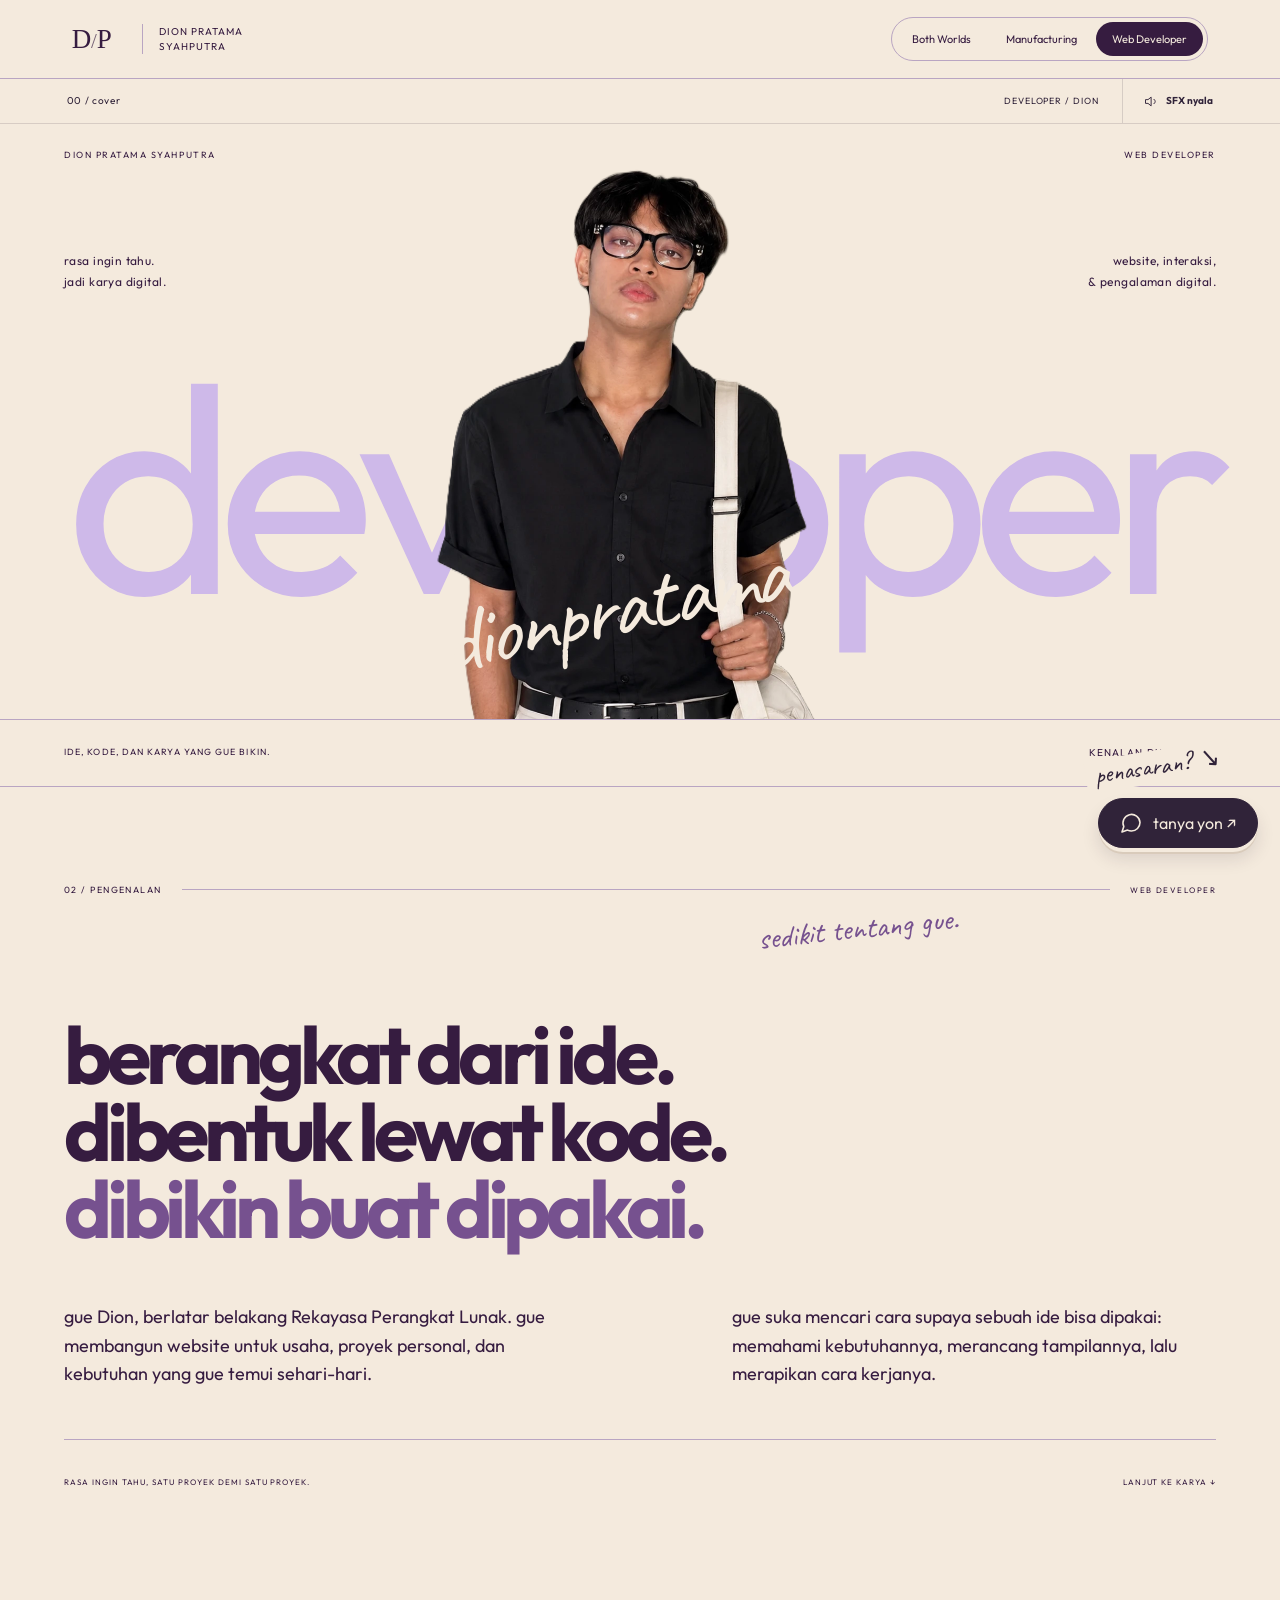
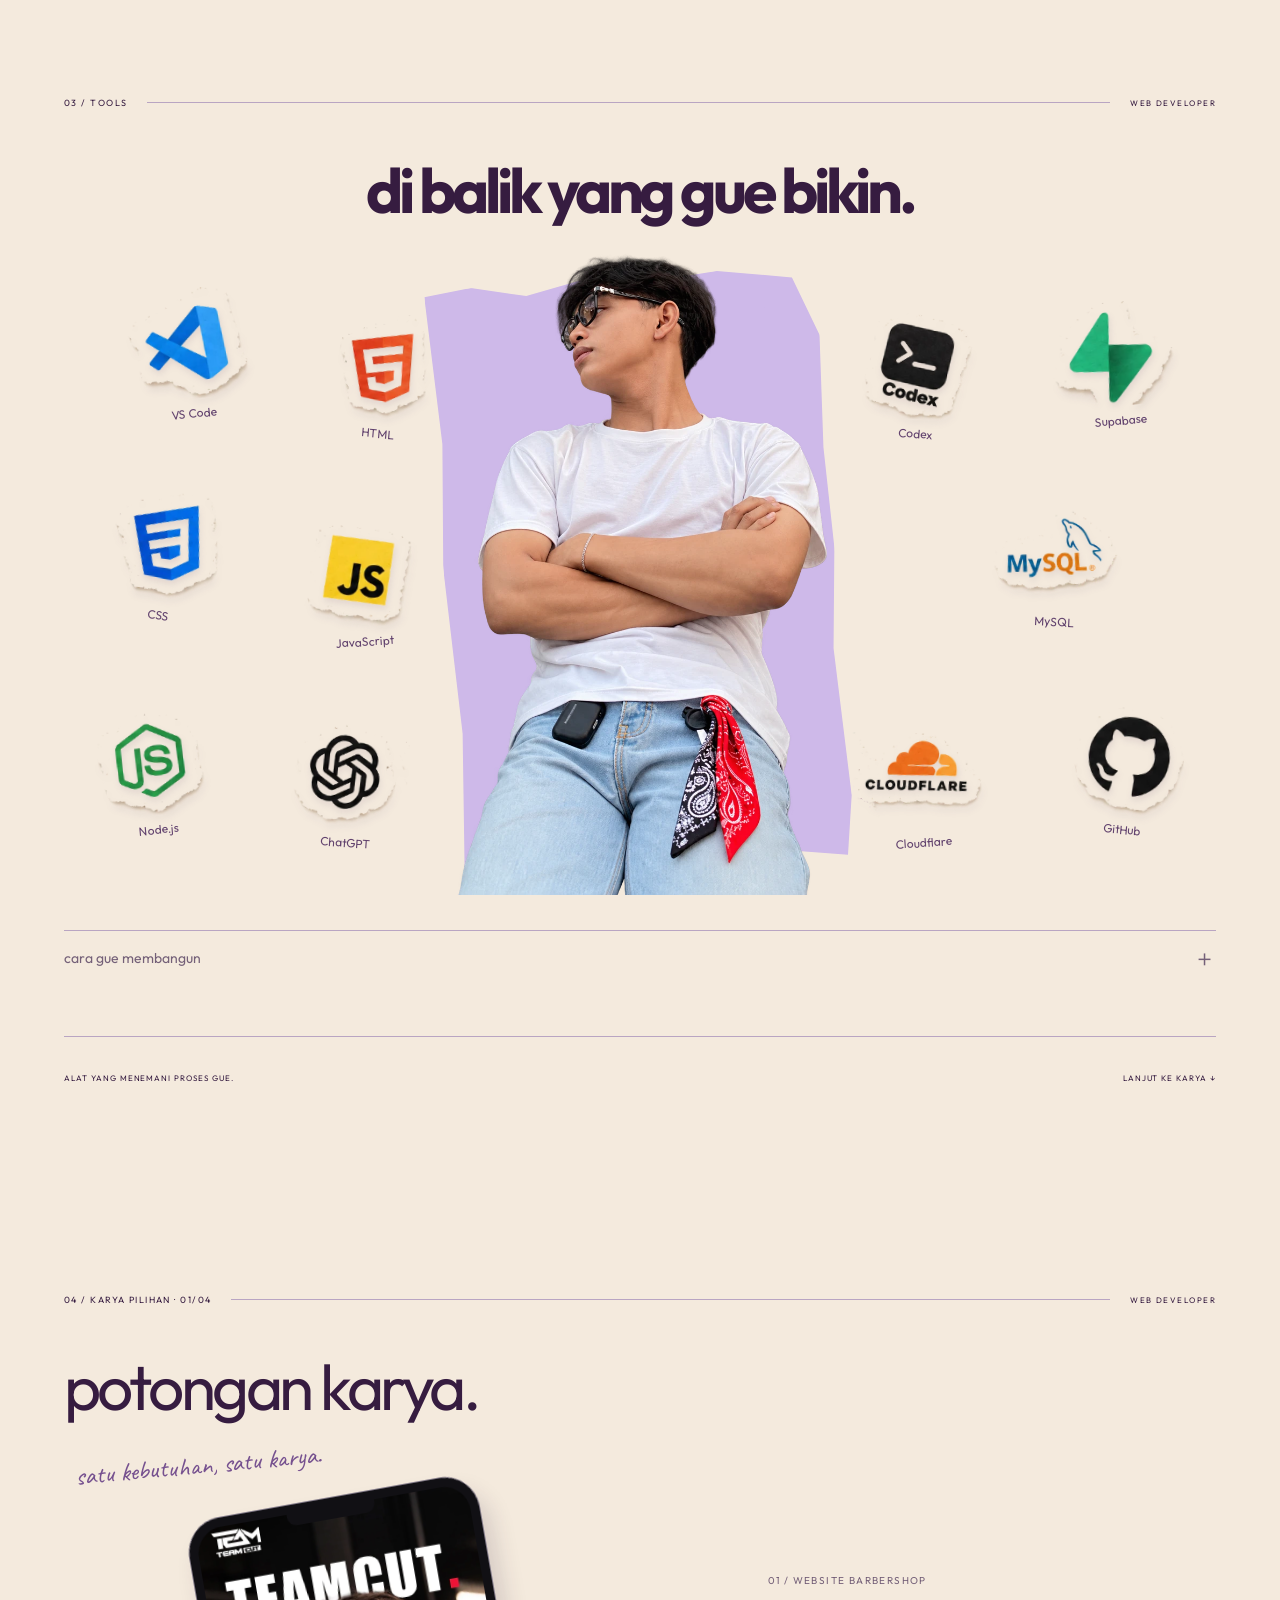
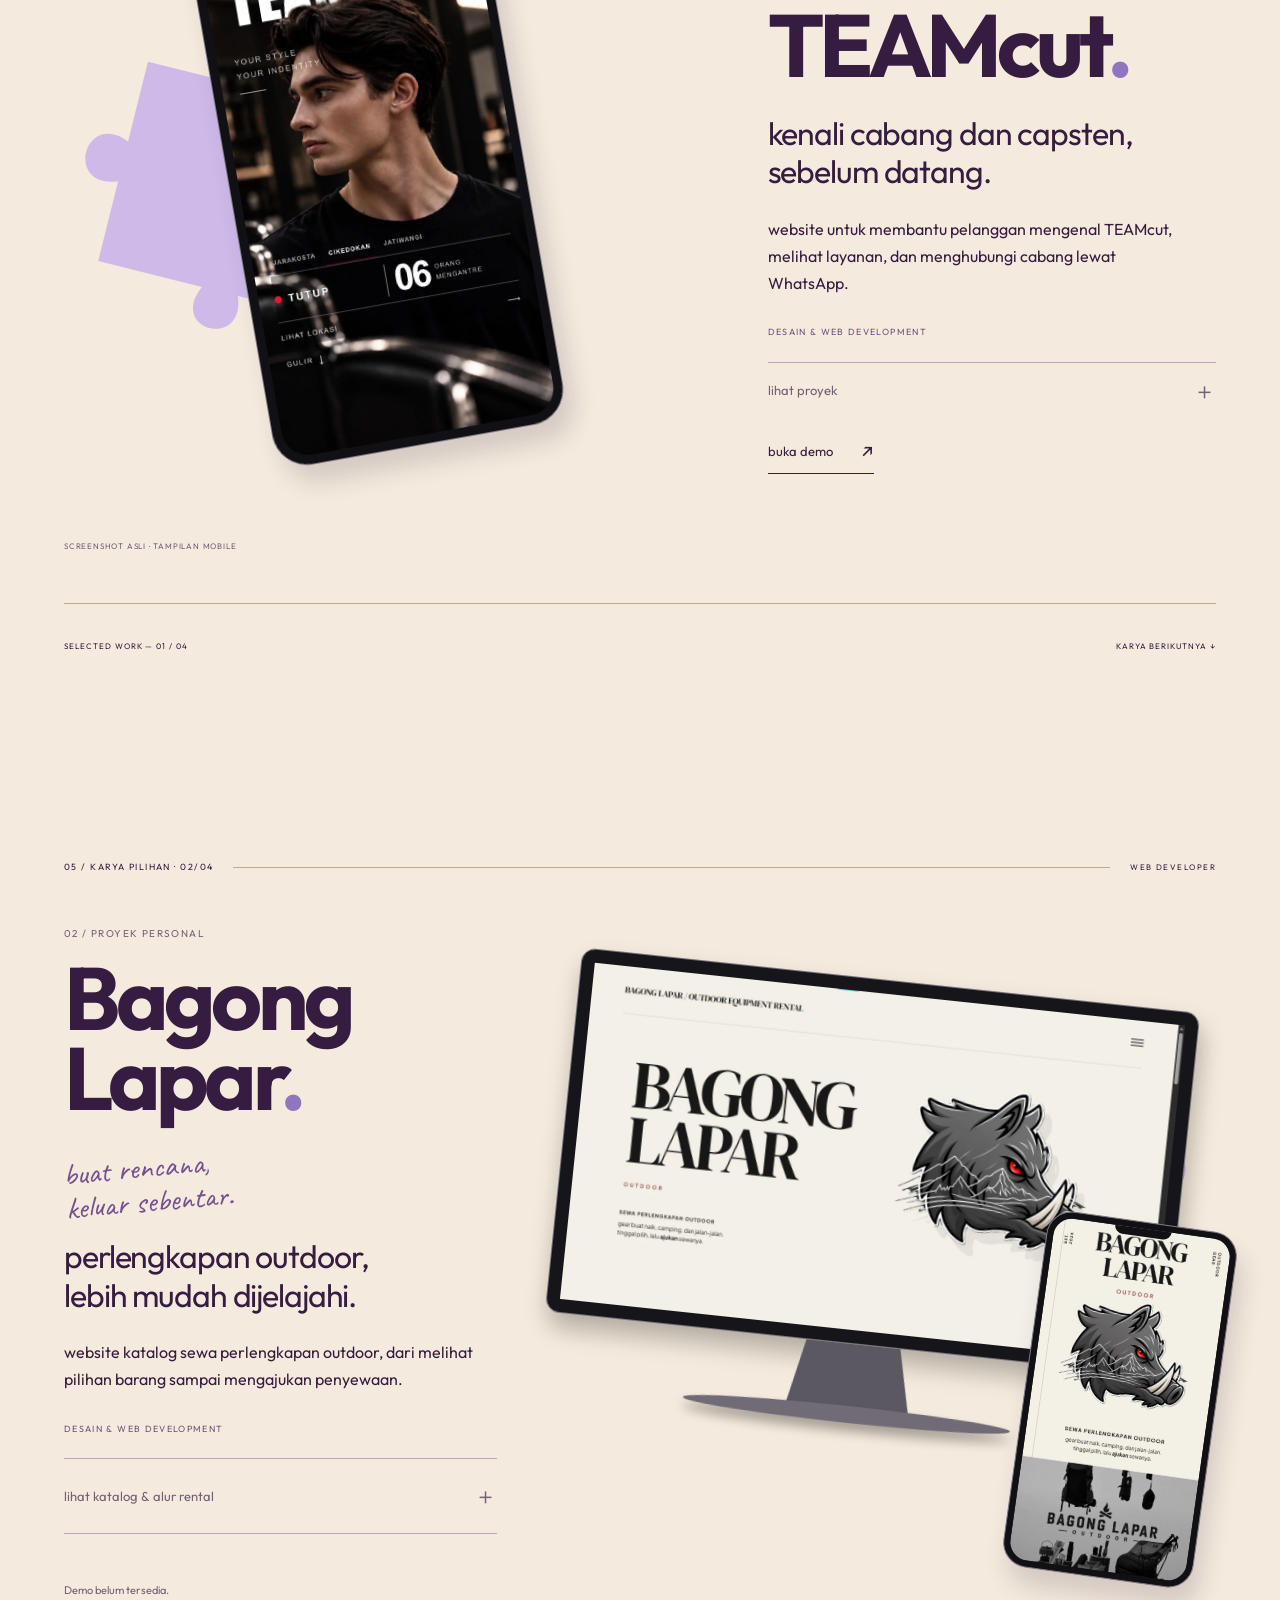
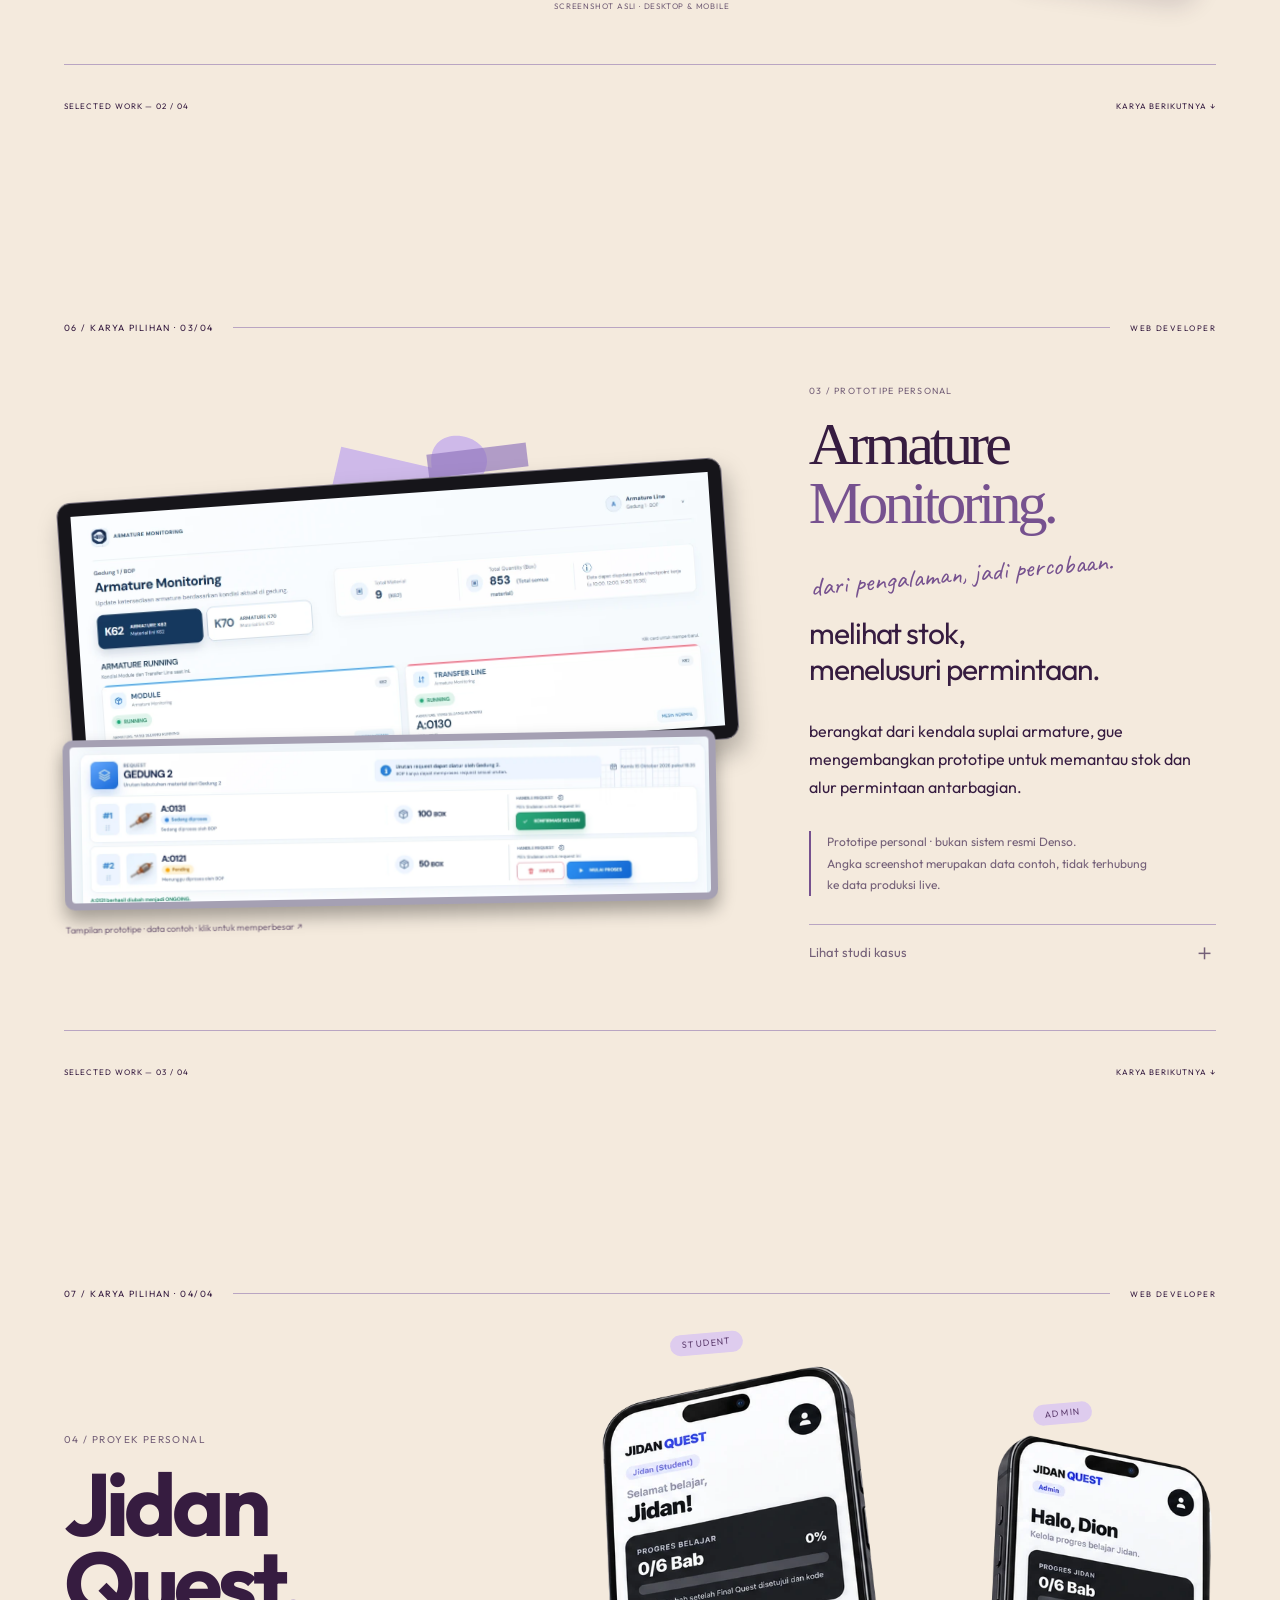
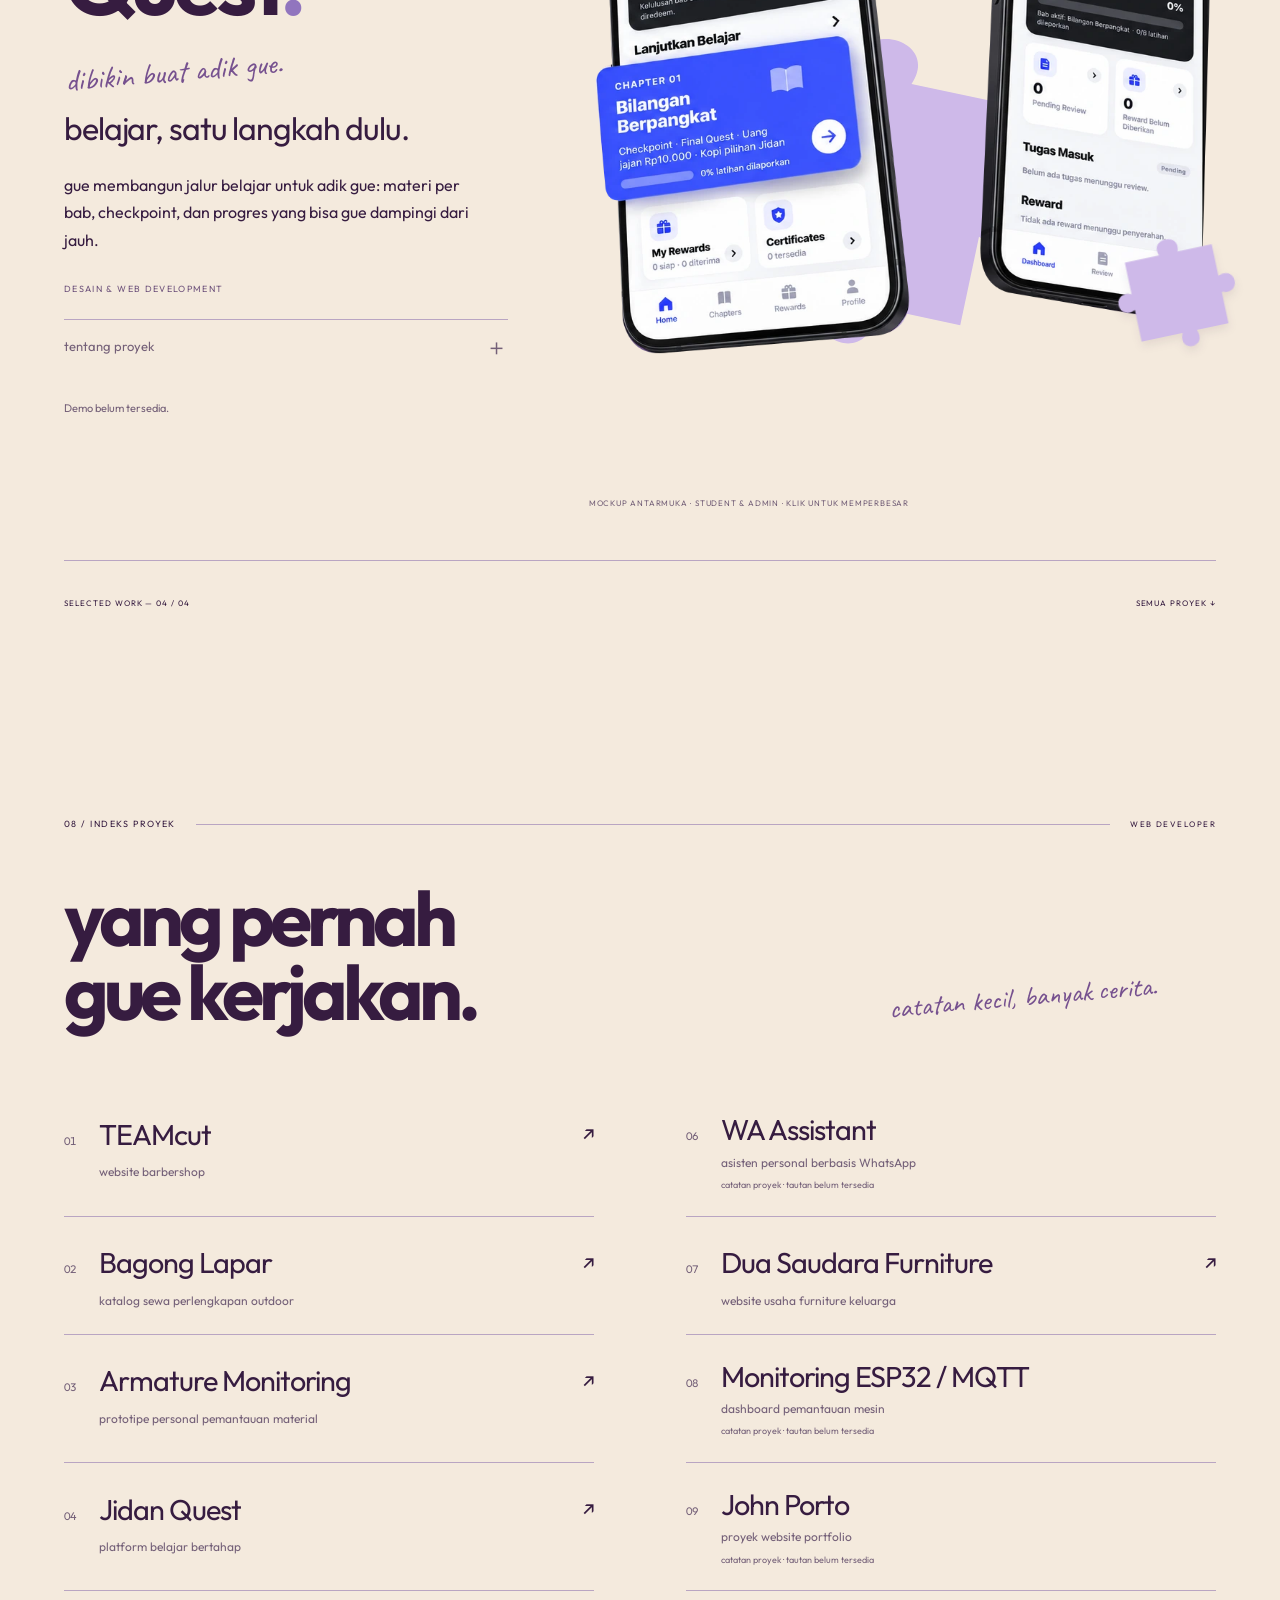
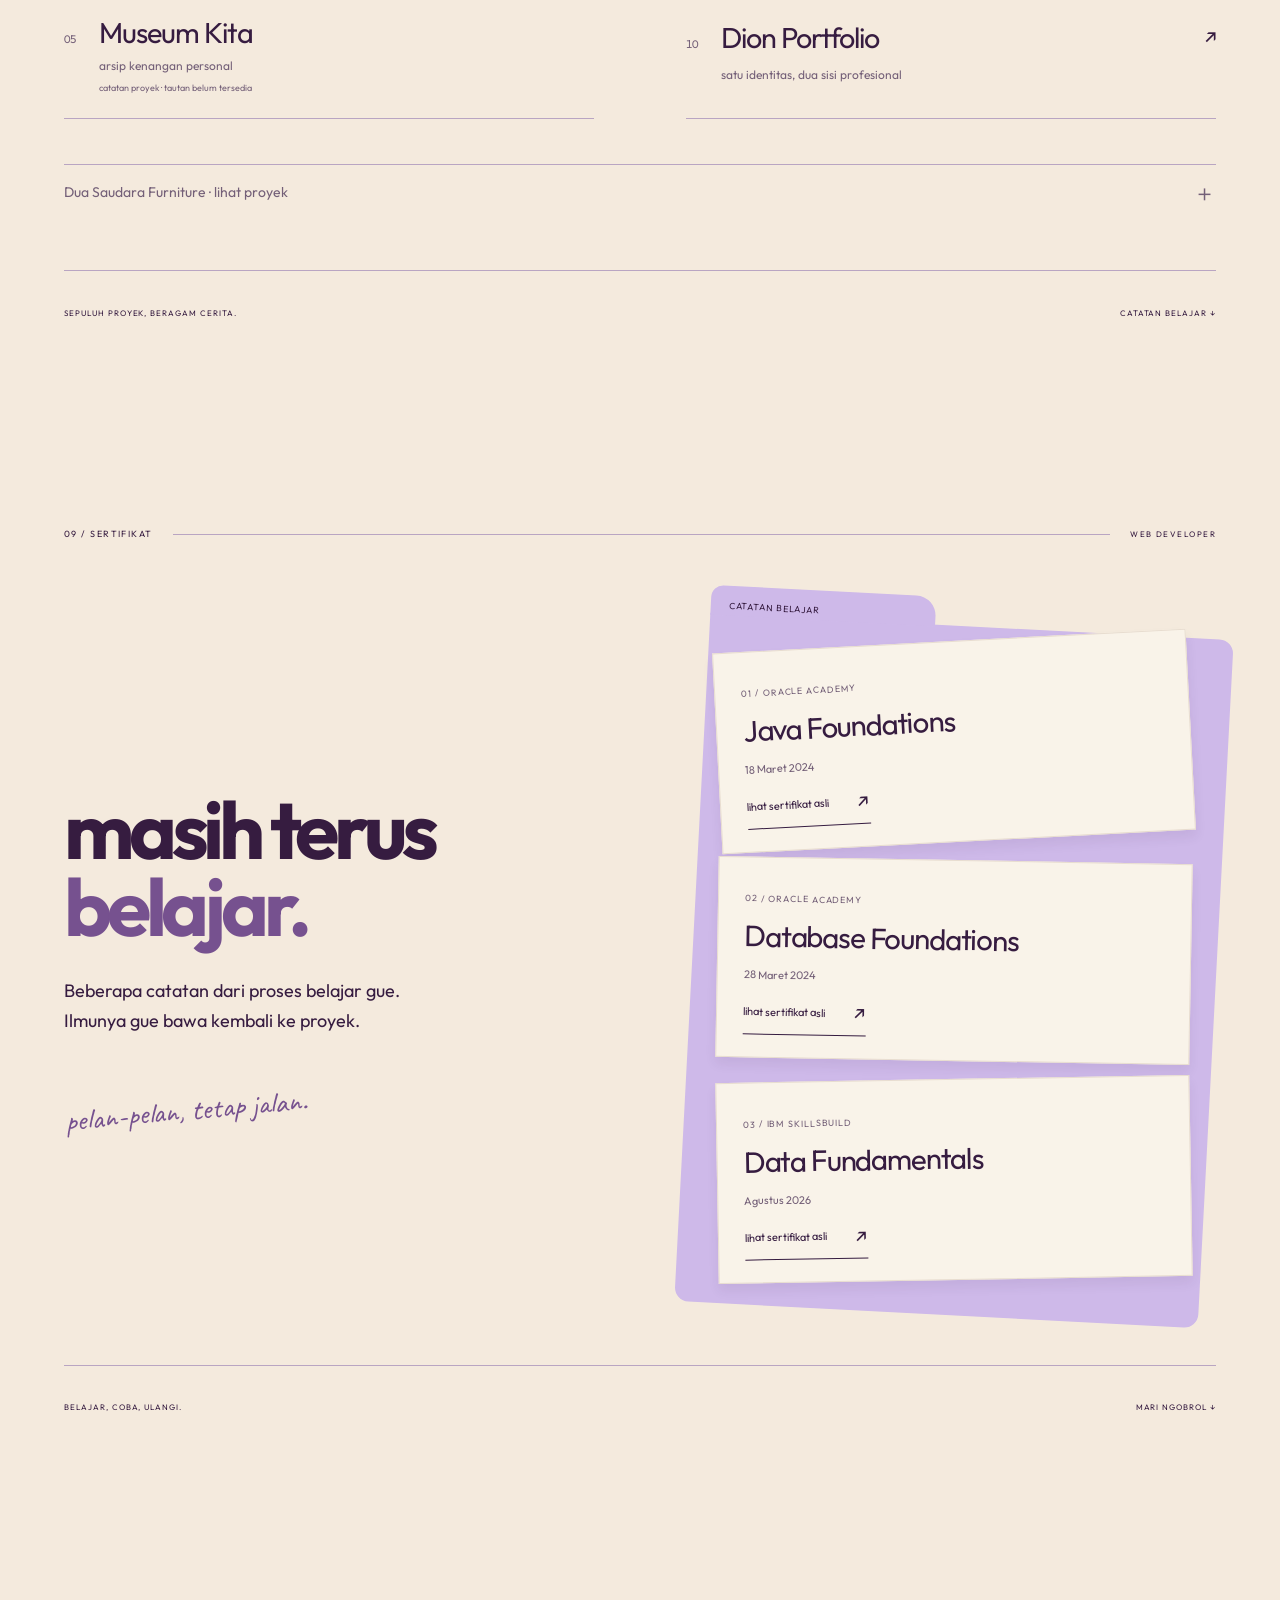
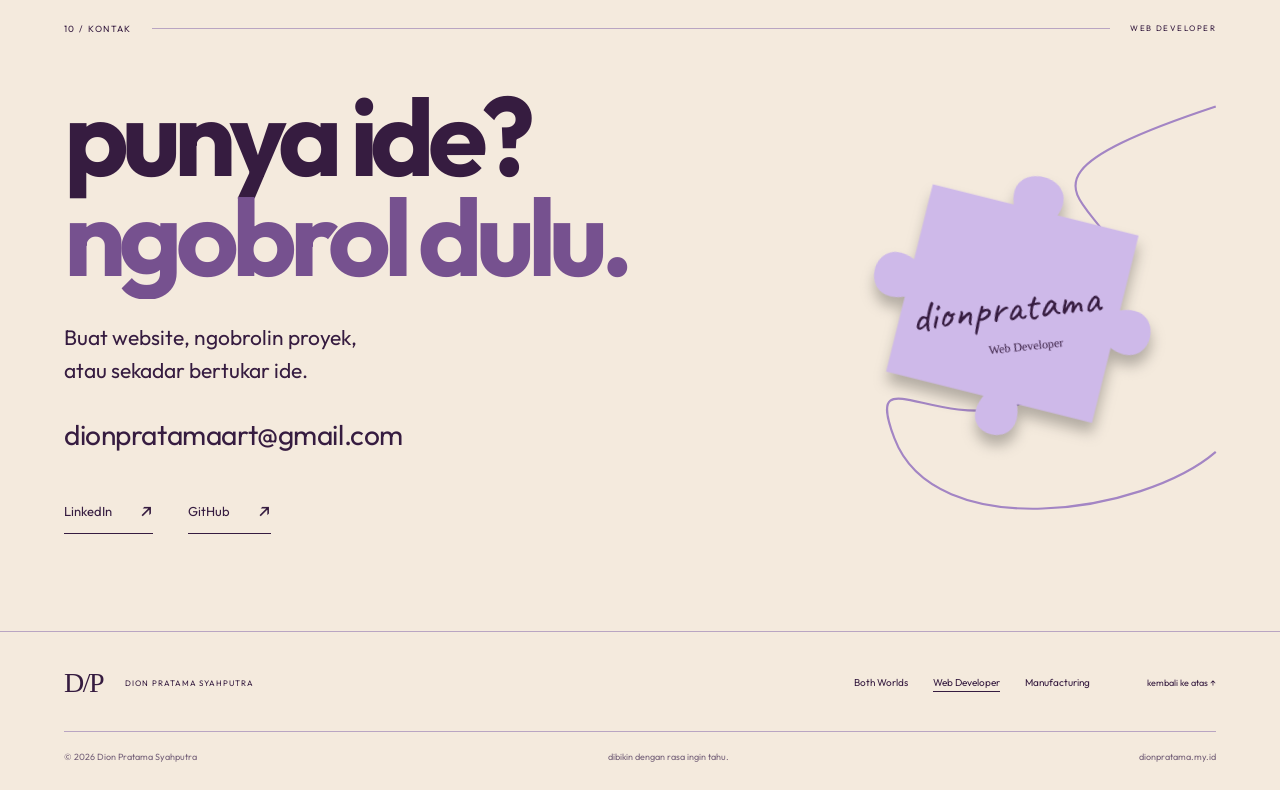
==== developer/index.html @ 2a07e057 "Update portfolio tiga perspektif" ====
<!doctype html>
<html lang="id">
<head>
<meta charset="utf-8">
<meta name="viewport" content="width=device-width, initial-scale=1">
<meta name="theme-color" content="#F4EADD">
<meta name="description" content="Ide, kode dan karya digital Dion Pratama Syahputra. Empat showcase, tools, indeks proyek, dan catatan belajar.">
<title>Web Developer — Dion Pratama Syahputra</title>
<script src="/perspectives.js">
</script>
<link rel="icon" href="/assets/favicon.svg" type="image/svg+xml">
<link rel="stylesheet" href="/perspectives.css">
<link rel="stylesheet" href="/reading-bar.css">
<script src="/reading-bar.js" defer>
</script>
<link rel="stylesheet" href="/assistant.css">
<link rel="preload" as="font" type="font/ttf" href="/assets/mode-scenes/fonts/Outfit-Regular.ttf" crossorigin>
<link rel="preload" as="image" href="/assets/mode-scenes/hero.webp" fetchpriority="high">
<link rel="stylesheet" href="/mode-scenes.css">
<script src="/mode-scenes.js" defer>
</script>
<script src="/script.js" defer>
</script>
<script src="/assistant.js" defer>
</script>
</head>
<body class="theme-developer mode-story">
<a class="skip-link" href="#main">Lewati ke konten</a>
<header class="site-header" id="top">
<div class="header-inner wrap">
<a class="brand" href="/?view=both" aria-label="Dion Pratama Syahputra, Both Worlds">D<span>/</span>P</a>
<span class="brand-caption">Dion Pratama<br>Syahputra</span>
<nav class="perspective-nav" aria-label="Pilih perspektif">
<a href="/?view=both" data-perspective="both">Both Worlds</a>
<a href="/manufacturing/" data-perspective="manufacturing">Manufacturing</a>
<a href="/developer/" data-perspective="developer" aria-current="page">Web Developer</a>
</nav>
</div>
</header>
<nav class="reading-bar" data-reading-bar aria-label="Progres membaca portfolio">
<div class="reading-bar__inner">
<a class="reading-bar__chapter" href="#hero" id="readerChapter">00 / cover</a>
<span class="reading-bar__caption">Developer / Dion</span>
<button class="reading-bar__sound" id="soundToggle" type="button" hidden aria-pressed="true" aria-label="SFX nyala. Matikan efek suara">
<svg width="15" height="15" viewBox="0 0 24 24" fill="none" stroke="currentColor" stroke-width="1.5" aria-hidden="true">
<path d="M4 9H8L13 5V19L8 15H4Z"/>
<path d="M17 8Q22 12 17 16"/>
</svg>
<span>SFX <span id="soundState">nyala</span>
</span>
</button>
</div>
<span class="reading-bar__progress" aria-hidden="true">
</span>
</nav>
<main id="main" tabindex="-1">
<section class="mode-cover mode-cover-developer mode-scene" id="hero" aria-labelledby="developerTitle">
<div class="mode-cover-meta mode-container">
<span>Dion Pratama Syahputra</span>
<span>Web Developer</span>
</div>
<div class="mode-cover-stage">
<h1 class="mode-hero-word" id="developerTitle" aria-label="developer">
<span aria-hidden="true">d</span>
<span aria-hidden="true">e</span>
<span aria-hidden="true">v</span>
<span aria-hidden="true">e</span>
<span aria-hidden="true">l</span>
<span aria-hidden="true">o</span>
<span aria-hidden="true">p</span>
<span aria-hidden="true">e</span>
<span aria-hidden="true">r</span>
</h1>
<p class="mode-hero-aside mode-hero-left" data-hero-copy>rasa ingin tahu.<br>jadi karya digital.</p>
<p class="mode-hero-aside mode-hero-right" data-hero-copy>website, interaksi,<br>& pengalaman digital.</p>
<div class="mode-hero-depth" data-depth="35">
<div class="mode-hero-photo">
<img src="/assets/mode-scenes/hero.webp" alt="Dion Pratama Syahputra mengenakan kemeja hitam dan kacamata" width="773" height="1049" fetchpriority="high" decoding="async">
</div>
</div>
<div class="mode-hero-signature" aria-hidden="true">
<span>dionpratama</span>
</div>
</div>
<div class="mode-cover-bottom mode-container">
<span>ide, kode, dan karya yang gue bikin.</span>
<a href="#intro" class="mode-next">kenalan dulu <span aria-hidden="true">↓</span>
</a>
</div>
</section>
<section class="mode-scene mode-section mode-container mode-dev-intro" id="intro" aria-labelledby="introTitle">
<div class="mode-register">
<span>02 / pengenalan</span>
<i aria-hidden="true">
</i>
<span>Web Developer</span>
</div>
<p class="mode-dev-intro-note" data-enter="right">sedikit tentang gue.</p>
<h2 class="mode-geometric" id="introTitle">
<span class="mode-mask">
<span data-enter="text">berangkat dari ide.</span>
</span>
<span class="mode-mask">
<span data-enter="text" data-delay="140">dibentuk lewat kode.</span>
</span>
<span class="mode-mask mode-accent">
<span data-enter="text" data-delay="280">dibikin buat dipakai.</span>
</span>
</h2>
<div class="mode-dev-intro-body">
<p data-enter="up" data-delay="320">gue Dion, berlatar belakang Rekayasa Perangkat Lunak. gue membangun website untuk usaha, proyek personal, dan kebutuhan yang gue temui sehari-hari.</p>
<p data-enter="up" data-delay="420">gue suka mencari cara supaya sebuah ide bisa dipakai: memahami kebutuhannya, merancang tampilannya, lalu merapikan cara kerjanya.</p>
</div>
<div class="mode-section-foot">
<span>rasa ingin tahu, satu proyek demi satu proyek.</span>
<a href="#tools">lanjut ke karya ↓</a>
</div>
</section>
<section class="mode-scene mode-section mode-container mode-tools" id="tools" aria-labelledby="toolsTitle">
<div class="mode-register">
<span>03 / tools</span>
<i aria-hidden="true">
</i>
<span>Web Developer</span>
</div>
<span class="mode-anchor" id="skills" aria-hidden="true">
</span>
<h2 class="mode-geometric" id="toolsTitle" data-enter="up">di balik yang gue bikin.</h2>
<div class="mode-tools-stage">
<div class="mode-tools-paper" aria-hidden="true" data-enter="right">
</div>
<div class="mode-tools-photo" data-depth="14">
<div data-enter="object">
<img src="/assets/mode-scenes/seated.webp" alt="Dion berbaju putih dan berkacamata, dari foto asli yang tersedia" width="800" height="1207" loading="lazy" decoding="async">
</div>
</div>
<ul class="mode-tools-list" aria-label="Tools yang digunakan">
<li class="mode-tool mode-tool-vscode">
<div data-enter="left" data-delay="0">
<img src="/assets/mode-scenes/logo-vscode.webp" alt="" width="186" height="162" loading="lazy" decoding="async">
<span>VS Code</span>
</div>
</li>
<li class="mode-tool mode-tool-html">
<div data-enter="right" data-delay="40">
<img src="/assets/mode-scenes/logo-html.webp" alt="" width="179" height="182" loading="lazy" decoding="async">
<span>HTML</span>
</div>
</li>
<li class="mode-tool mode-tool-css">
<div data-enter="left" data-delay="80">
<img src="/assets/mode-scenes/logo-css.webp" alt="" width="178" height="171" loading="lazy" decoding="async">
<span>CSS</span>
</div>
</li>
<li class="mode-tool mode-tool-javascript">
<div data-enter="right" data-delay="120">
<img src="/assets/mode-scenes/logo-javascript.webp" alt="" width="169" height="161" loading="lazy" decoding="async">
<span>JavaScript</span>
</div>
</li>
<li class="mode-tool mode-tool-node">
<div data-enter="left" data-delay="160">
<img src="/assets/mode-scenes/logo-node.webp" alt="" width="178" height="169" loading="lazy" decoding="async">
<span>Node.js</span>
</div>
</li>
<li class="mode-tool mode-tool-supabase">
<div data-enter="right" data-delay="200">
<img src="/assets/mode-scenes/logo-supabase.webp" alt="" width="173" height="149" loading="lazy" decoding="async">
<span>Supabase</span>
</div>
</li>
<li class="mode-tool mode-tool-mysql">
<div data-enter="left" data-delay="240">
<img src="/assets/mode-scenes/logo-mysql.webp" alt="" width="220" height="145" loading="lazy" decoding="async">
<span>MySQL</span>
</div>
</li>
<li class="mode-tool mode-tool-cloudflare">
<div data-enter="right" data-delay="280">
<img src="/assets/mode-scenes/logo-cloudflare.webp" alt="" width="220" height="146" loading="lazy" decoding="async">
<span>Cloudflare</span>
</div>
</li>
<li class="mode-tool mode-tool-github">
<div data-enter="left" data-delay="320">
<img src="/assets/mode-scenes/logo-github.webp" alt="" width="172" height="163" loading="lazy" decoding="async">
<span>GitHub</span>
</div>
</li>
<li class="mode-tool mode-tool-chatgpt">
<div data-enter="right" data-delay="360">
<img src="/assets/mode-scenes/logo-chatgpt.webp" alt="" width="181" height="176" loading="lazy" decoding="async">
<span>ChatGPT</span>
</div>
</li>
<li class="mode-tool mode-tool-codex">
<div data-enter="left" data-delay="400">
<img src="/assets/mode-scenes/logo-codex.webp" alt="" width="189" height="187" loading="lazy" decoding="async">
<span>Codex</span>
</div>
</li>
</ul>
</div>
<details class="mode-inline-details" id="process">
<summary>cara gue membangun <span aria-hidden="true">＋</span>
</summary>
<div>
<p>
<strong>Pahami. Bangun. Periksa lagi.</strong>
<br>gue mulai dari memahami kebutuhan, menyusun alur dan antarmuka, mengerjakan implementasi, lalu memeriksa hasilnya di berbagai ukuran layar. Belajar dari proyek yang benar-benar gue kerjakan.</p>
</div>
</details>
<div class="mode-section-foot">
<span>alat yang menemani proses gue.</span>
<a href="#teamcut">lanjut ke karya ↓</a>
</div>
</section>
<section class="mode-scene mode-section mode-container mode-showcase mode-team" id="teamcut" aria-labelledby="teamcutTitle">
<span class="mode-anchor" id="work" aria-hidden="true">
</span>
<div class="mode-register">
<span>04 / karya pilihan · 01/04</span>
<i aria-hidden="true">
</i>
<span>Web Developer</span>
</div>
<div class="mode-team-heading">
<h2 class="mode-geometric" id="workTitle" data-enter="up">potongan karya.</h2>
<p class="mode-handwriting" data-enter="up" data-delay="160">satu kebutuhan, satu karya.</p>
</div>
<div class="mode-team-layout">
<div class="mode-team-art">
<div class="mode-showcase-puzzle" aria-hidden="true" data-enter="left">
<svg class="mode-puzzle " viewBox="-15 -5 250 245" aria-hidden="true">
<path d="M25 40H90C76 5 139 5 125 40H190V100C227 85 227 145 190 130V190H130C145 227 86 227 103 190H25V130C-12 145-12 85 25 100Z"/>
</svg>
</div>
<div class="mode-team-phone-depth" data-depth="50">
<div data-enter="device" data-delay="120">
<div class="mode-phone mode-team-phone">
<div class="mode-phone-screen">
<a class="mode-media-link " href="/assets/optimized/teamcut-01-home-mobile.webp" data-preview data-caption="Beranda mobile TEAMcut · screenshot asli, snapshot antarmuka" aria-label="Perbesar: Beranda mobile TEAMcut · screenshot asli, snapshot antarmuka">
<img src="/assets/optimized/teamcut-01-home-mobile.webp" alt="Beranda mobile TEAMcut · screenshot asli, snapshot antarmuka" width="828" height="1585" loading="lazy" decoding="async" >
</a>
</div>
</div>
</div>
</div>
<span class="mode-art-caption">screenshot asli · tampilan mobile</span>
</div>
<div class="mode-showcase-copy">
<span class="mode-kicker" data-enter="up">01 / website barbershop</span>
<h3 class="mode-project-title" id="teamcutTitle" data-enter="up">TEAMcut<span class="mode-accent">.</span>
</h3>
<p class="mode-project-lead" data-enter="up" data-delay="120">kenali cabang dan capsten,<br>sebelum datang.</p>
<p data-enter="up" data-delay="220">website untuk membantu pelanggan mengenal TEAMcut, melihat layanan, dan menghubungi cabang lewat WhatsApp.</p>
<span class="mode-project-role">desain & web development</span>
<details class="mode-inline-details mode-case-details" id="teamcut-detail">
<summary>lihat proyek <span aria-hidden="true">＋</span>
</summary>
<div>
<p>Gue mengerjakan antarmuka dan alur website dengan pendekatan mobile. Screenshot memperlihatkan informasi cabang, layanan, hairstylist, dan formulir booking; tidak ada klaim antrean live pada portfolio ini.</p>
<div class="mode-mini-gallery">
<a class="mode-media-link " href="/assets/optimized/teamcut-03-hairstylist-mobile.webp" data-preview data-caption="Pilihan hairstylist TEAMcut · screenshot asli" aria-label="Perbesar: Pilihan hairstylist TEAMcut · screenshot asli">
<img src="/assets/optimized/teamcut-03-hairstylist-mobile.webp" alt="Pilihan hairstylist TEAMcut · screenshot asli" width="828" height="1031" loading="lazy" decoding="async" >
</a>
<a class="mode-media-link " href="/assets/optimized/teamcut-06-booking-mobile.webp" data-preview data-caption="Formulir booking TEAMcut · screenshot asli" aria-label="Perbesar: Formulir booking TEAMcut · screenshot asli">
<img src="/assets/optimized/teamcut-06-booking-mobile.webp" alt="Formulir booking TEAMcut · screenshot asli" width="828" height="1561" loading="lazy" decoding="async" >
</a>
</div>
</div>
</details>
<div class="mode-project-links">
<a class="mode-link" href="https://teamcut.pages.dev/" target="_blank" rel="noopener noreferrer">buka demo <span aria-hidden="true">↗</span>
</a>
</div>
</div>
</div>
<div class="mode-section-foot">
<span>selected work — 01 / 04</span>
<a href="#bagong-lapar">karya berikutnya ↓</a>
</div>
</section>
<section class="mode-scene mode-section mode-container mode-showcase mode-bagong" id="bagong-lapar" aria-labelledby="bagongTitle">
<div class="mode-register">
<span>05 / karya pilihan · 02/04</span>
<i aria-hidden="true">
</i>
<span>Web Developer</span>
</div>
<div class="mode-bagong-layout">
<div class="mode-showcase-copy">
<span class="mode-kicker" data-enter="up">02 / proyek personal</span>
<h2 class="mode-project-title" id="bagongTitle" data-enter="up">Bagong<br>Lapar<span class="mode-accent">.</span>
</h2>
<p class="mode-handwriting" data-enter="up" data-delay="140">buat rencana,<br>keluar sebentar.</p>
<p class="mode-project-lead" data-enter="up" data-delay="220">perlengkapan outdoor,<br>lebih mudah dijelajahi.</p>
<p data-enter="up" data-delay="320">website katalog sewa perlengkapan outdoor, dari melihat pilihan barang sampai mengajukan penyewaan.</p>
<span class="mode-project-role">desain & web development</span>
<details class="mode-inline-details mode-case-details project-details">
<summary>lihat katalog & alur rental <span aria-hidden="true">＋</span>
</summary>
<div class="project-detail-gallery mode-detail-gallery">
<a class="mode-media-link " href="/assets/optimized/bagong-lapar-03-catalog-desktop.webp" data-preview data-caption="Katalog Bagong Lapar · screenshot asli" aria-label="Perbesar: Katalog Bagong Lapar · screenshot asli">
<img src="/assets/optimized/bagong-lapar-03-catalog-desktop.webp" alt="Katalog Bagong Lapar · screenshot asli" width="1366" height="768" loading="lazy" decoding="async" >
</a>
<a class="mode-media-link " href="/assets/optimized/bagong-lapar-05-rental-desktop.webp" data-preview data-caption="Alur rental Bagong Lapar · screenshot asli" aria-label="Perbesar: Alur rental Bagong Lapar · screenshot asli">
<img src="/assets/optimized/bagong-lapar-05-rental-desktop.webp" alt="Alur rental Bagong Lapar · screenshot asli" width="1366" height="768" loading="lazy" decoding="async" >
</a>
</div>
</details>
<div class="mode-project-links">
<span class="mode-demo-state">Demo belum tersedia.</span>
</div>
</div>
<div class="mode-bagong-art">
<div class="mode-bagong-puzzle" aria-hidden="true" data-enter="right">
<svg class="mode-puzzle " viewBox="-15 -5 250 245" aria-hidden="true">
<path d="M25 40H90C76 5 139 5 125 40H190V100C227 85 227 145 190 130V190H130C145 227 86 227 103 190H25V130C-12 145-12 85 25 100Z"/>
</svg>
</div>
<div class="mode-bagong-monitor-depth" data-depth="28">
<div data-enter="device" data-delay="100">
<div class="mode-monitor mode-bagong-monitor">
<div class="mode-monitor-bezel">
<div class="mode-bagong-screen">
<a class="mode-media-link " href="/assets/optimized/bagong-lapar-01-home-desktop.webp" data-preview data-caption="Beranda desktop Bagong Lapar · screenshot asli" aria-label="Perbesar: Beranda desktop Bagong Lapar · screenshot asli">
<img src="/assets/optimized/bagong-lapar-01-home-desktop.webp" alt="Beranda desktop Bagong Lapar · screenshot asli" width="1366" height="768" loading="lazy" decoding="async" >
</a>
</div>
</div>
<div class="mode-monitor-stand" aria-hidden="true">
</div>
</div>
</div>
</div>
<div class="mode-bagong-phone-depth" data-depth="55">
<div data-enter="object" data-delay="300">
<div class="mode-phone mode-bagong-phone">
<div class="mode-phone-screen">
<a class="mode-media-link " href="/assets/optimized/bagong-lapar-01-home-mobile.webp" data-preview data-caption="Beranda mobile Bagong Lapar · screenshot asli" aria-label="Perbesar: Beranda mobile Bagong Lapar · screenshot asli">
<img src="/assets/optimized/bagong-lapar-01-home-mobile.webp" alt="Beranda mobile Bagong Lapar · screenshot asli" width="828" height="1607" loading="lazy" decoding="async" >
</a>
</div>
</div>
</div>
</div>
<span class="mode-art-caption">screenshot asli · desktop & mobile</span>
</div>
</div>
<div class="mode-section-foot">
<span>selected work — 02 / 04</span>
<a href="#armature">karya berikutnya ↓</a>
</div>
</section>
<section class="mode-scene mode-section mode-container mode-armature-section mode-armature-developer" id="armature" aria-labelledby="armatureTitle">
<div class="mode-register">
<span>06 / karya pilihan · 03/04</span>
<i aria-hidden="true">
</i>
<span>Web Developer</span>
</div>
<div class="mode-armature-layout">
<div class="mode-armature-copy">
<span class="mode-kicker" data-enter="up">03 / prototipe personal</span>
<h2 class="mode-editorial" id="armatureTitle">
<span class="mode-mask">
<span data-enter="text">Armature</span>
</span>
<span class="mode-mask mode-accent">
<span data-enter="text" data-delay="120">Monitoring.</span>
</span>
</h2>
<p class="mode-handwriting" data-enter="up" data-delay="220">dari pengalaman, jadi percobaan.</p>
<p class="mode-project-lead" data-enter="up" data-delay="250">melihat stok,<br>menelusuri permintaan.</p>
<p data-enter="up" data-delay="300">berangkat dari kendala suplai armature, gue mengembangkan prototipe untuk memantau stok dan alur permintaan antarbagian.</p>
<p class="mode-prototype-note" data-enter="up" data-delay="400">Prototipe personal · bukan sistem resmi Denso.<br>Angka screenshot merupakan data contoh, tidak terhubung ke data produksi live.</p>
<div data-enter="up" data-delay="450">
<details class="mode-inline-details mode-case-details" id="armature-detail">
<summary>Lihat studi kasus <span aria-hidden="true">＋</span>
</summary>
<div>
<p>Berangkat dari pengalaman BOP/Mizusumashi, prototipe ini mengeksplorasi informasi material, formulir permintaan, tampilan berdasarkan peran, dan riwayat tindak lanjut. Belum ada klaim adopsi atau dampak efisiensi terukur.</p>
<a class="mode-link" href="/manufacturing/#armature" >Konteks pengalaman produksi <span aria-hidden="true">↗</span>
</a>
</div>
</details>
</div>
</div>
<div class="mode-armature-art">
<div class="mode-armature-puzzle" aria-hidden="true" data-enter="object">
<svg class="mode-puzzle " viewBox="-15 -5 250 245" aria-hidden="true">
<path d="M25 40H90C76 5 139 5 125 40H190V100C227 85 227 145 190 130V190H130C145 227 86 227 103 190H25V130C-12 145-12 85 25 100Z"/>
</svg>
<span class="mode-tape">
</span>
</div>
<div class="mode-monitor-depth" data-depth="32">
<div data-enter="device" data-delay="100">
<div class="mode-monitor">
<div class="mode-monitor-bezel">
<div class="mode-monitor-screen">
<a class="mode-media-link " href="/assets/mode-scenes/armature-dashboard.webp" data-preview data-caption="Dashboard Armature Monitoring · prototipe personal, data contoh" aria-label="Perbesar: Dashboard Armature Monitoring · prototipe personal, data contoh">
<img src="/assets/mode-scenes/armature-dashboard.webp" alt="Dashboard Armature Monitoring · prototipe personal, data contoh" width="1258" height="2048" loading="lazy" decoding="async">
</a>
</div>
</div>
<div class="mode-monitor-stand" aria-hidden="true">
</div>
</div>
</div>
</div>
<figure class="mode-request-depth" data-depth="55">
<div data-enter="object" data-delay="400">
<div class="mode-request-panel">
<a class="mode-media-link " href="/assets/mode-scenes/armature-request.webp" data-preview data-caption="Panel permintaan Armature Monitoring · snapshot data contoh" aria-label="Perbesar: Panel permintaan Armature Monitoring · snapshot data contoh">
<img src="/assets/mode-scenes/armature-request.webp" alt="Panel permintaan Armature Monitoring · snapshot data contoh" width="1303" height="318" loading="lazy" decoding="async">
</a>
</div>
<figcaption>Tampilan prototipe · data contoh · klik untuk memperbesar ↗</figcaption>
</div>
</figure>
</div>
</div>
<div class="mode-section-foot">
<span>selected work — 03 / 04</span>
<a href="#jidan-quest">karya berikutnya ↓</a>
</div>
</section>
<section class="mode-scene mode-section mode-container mode-showcase mode-jidan" id="jidan-quest" aria-labelledby="jidanTitle">
<div class="mode-register">
<span>07 / karya pilihan · 04/04</span>
<i aria-hidden="true">
</i>
<span>Web Developer</span>
</div>
<div class="mode-jidan-layout">
<div class="mode-showcase-copy">
<span class="mode-kicker" data-enter="up">04 / proyek personal</span>
<h2 class="mode-project-title" id="jidanTitle" data-enter="up">Jidan<br>Quest<span class="mode-accent">.</span>
</h2>
<p class="mode-handwriting" data-enter="up" data-delay="120">dibikin buat adik gue.</p>
<p class="mode-project-lead" data-enter="up" data-delay="220">belajar, satu langkah dulu.</p>
<p data-enter="up" data-delay="300">gue membangun jalur belajar untuk adik gue: materi per bab, checkpoint, dan progres yang bisa gue dampingi dari jauh.</p>
<span class="mode-project-role">desain & web development</span>
<details class="mode-inline-details mode-case-details" id="jidan-detail">
<summary>tentang proyek <span aria-hidden="true">＋</span>
</summary>
<div>
<p>Materi per bab, checkpoint, dan pendampingan progres dari jauh menjadi konteks rancangan student dan admin. Tampilan di sini adalah mockup antarmuka yang disediakan pada desain, bukan data belajar live.</p>
</div>
</details>
<div class="mode-project-links">
<span class="mode-demo-state">Demo belum tersedia.</span>
</div>
</div>
<div class="mode-jidan-art">
<div class="mode-jidan-puzzle" aria-hidden="true" data-enter="right">
<svg class="mode-puzzle " viewBox="-15 -5 250 245" aria-hidden="true">
<path d="M25 40H90C76 5 139 5 125 40H190V100C227 85 227 145 190 130V190H130C145 227 86 227 103 190H25V130C-12 145-12 85 25 100Z"/>
</svg>
</div>
<div class="mode-jidan-student" data-depth="30">
<span class="mode-device-label">student</span>
<div data-enter="object" data-delay="100">
<a class="mode-media-link " href="/assets/mode-scenes/jidan-student.webp" data-preview data-caption="Jidan Quest · mockup tampilan student dengan chapter card" aria-label="Perbesar: Jidan Quest · mockup tampilan student dengan chapter card">
<img src="/assets/mode-scenes/jidan-student.webp" alt="Jidan Quest · mockup tampilan student dengan chapter card" width="454" height="833" loading="lazy" decoding="async">
</a>
</div>
</div>
<div class="mode-jidan-admin" data-depth="45">
<span class="mode-device-label">admin</span>
<div data-enter="right" data-delay="300">
<a class="mode-media-link " href="/assets/mode-scenes/jidan-admin.webp" data-preview data-caption="Jidan Quest · mockup tampilan admin" aria-label="Perbesar: Jidan Quest · mockup tampilan admin">
<img src="/assets/mode-scenes/jidan-admin.webp" alt="Jidan Quest · mockup tampilan admin" width="338" height="677" loading="lazy" decoding="async">
</a>
</div>
<div class="mode-jidan-front-puzzle" aria-hidden="true">
<svg class="mode-puzzle " viewBox="-15 -5 250 245" aria-hidden="true">
<path d="M25 40H90C76 5 139 5 125 40H190V100C227 85 227 145 190 130V190H130C145 227 86 227 103 190H25V130C-12 145-12 85 25 100Z"/>
</svg>
</div>
</div>
<span class="mode-art-caption">mockup antarmuka · student & admin · klik untuk memperbesar</span>
</div>
</div>
<div class="mode-section-foot">
<span>selected work — 04 / 04</span>
<a href="#project-index">semua proyek ↓</a>
</div>
</section>
<section class="mode-scene mode-section mode-container mode-project-index" id="project-index" aria-labelledby="indexTitle">
<div class="mode-register">
<span>08 / indeks proyek</span>
<i aria-hidden="true">
</i>
<span>Web Developer</span>
</div>
<div class="mode-index-heading">
<h2 class="mode-geometric" id="indexTitle" data-enter="up">yang pernah<br>gue kerjakan.</h2>
<p class="mode-handwriting" data-enter="right" data-delay="160">catatan kecil, banyak cerita.</p>
</div>
<ol class="mode-index-list">
<li data-enter="up" data-delay="0">
<span class="mode-index-number">01</span>
<div>
<a href="#teamcut">TEAMcut<span aria-hidden="true">↗</span>
</a>
<p>website barbershop</p>
</div>
</li>
<li data-enter="up" data-delay="65">
<span class="mode-index-number">02</span>
<div>
<a href="#bagong-lapar">Bagong Lapar<span aria-hidden="true">↗</span>
</a>
<p>katalog sewa perlengkapan outdoor</p>
</div>
</li>
<li data-enter="up" data-delay="130">
<span class="mode-index-number">03</span>
<div>
<a href="#armature">Armature Monitoring<span aria-hidden="true">↗</span>
</a>
<p>prototipe personal pemantauan material</p>
</div>
</li>
<li data-enter="up" data-delay="195">
<span class="mode-index-number">04</span>
<div>
<a href="#jidan-quest">Jidan Quest<span aria-hidden="true">↗</span>
</a>
<p>platform belajar bertahap</p>
</div>
</li>
<li data-enter="up" data-delay="260">
<span class="mode-index-number">05</span>
<div>
<span class="mode-index-name">Museum Kita</span>
<p>arsip kenangan personal</p>
<small>catatan proyek · tautan belum tersedia</small>
</div>
</li>
<li data-enter="up" data-delay="0">
<span class="mode-index-number">06</span>
<div>
<span class="mode-index-name">WA Assistant</span>
<p>asisten personal berbasis WhatsApp</p>
<small>catatan proyek · tautan belum tersedia</small>
</div>
</li>
<li data-enter="up" data-delay="65">
<span class="mode-index-number">07</span>
<div>
<a href="#dua-saudara">Dua Saudara Furniture<span aria-hidden="true">↗</span>
</a>
<p>website usaha furniture keluarga</p>
</div>
</li>
<li data-enter="up" data-delay="130">
<span class="mode-index-number">08</span>
<div>
<span class="mode-index-name">Monitoring ESP32 / MQTT</span>
<p>dashboard pemantauan mesin</p>
<small>catatan proyek · tautan belum tersedia</small>
</div>
</li>
<li data-enter="up" data-delay="195">
<span class="mode-index-number">09</span>
<div>
<span class="mode-index-name">John Porto</span>
<p>proyek website portfolio</p>
<small>catatan proyek · tautan belum tersedia</small>
</div>
</li>
<li data-enter="up" data-delay="260">
<span class="mode-index-number">10</span>
<div>
<a href="/?view=both">Dion Portfolio<span aria-hidden="true">↗</span>
</a>
<p>satu identitas, dua sisi profesional</p>
</div>
</li>
</ol>
<details class="mode-inline-details mode-index-case" id="dua-saudara">
<summary>Dua Saudara Furniture · lihat proyek <span aria-hidden="true">＋</span>
</summary>
<div>
<p>Website furnitur custom dengan beranda, katalog, dan detail produk. Gue mengerjakan desain web, frontend, serta susunan kontennya untuk usaha furniture keluarga.</p>
<div class="mode-index-case-layout">
<a class="mode-media-link " href="/assets/optimized/dua-saudara-01-home-desktop.webp" data-preview data-caption="Beranda Dua Saudara Furniture · screenshot asli" aria-label="Perbesar: Beranda Dua Saudara Furniture · screenshot asli">
<img src="/assets/optimized/dua-saudara-01-home-desktop.webp" alt="Beranda Dua Saudara Furniture · screenshot asli" width="1366" height="768" loading="lazy" decoding="async" >
</a>
<a class="mode-media-link " href="/assets/optimized/dua-saudara-03-catalog-desktop.webp" data-preview data-caption="Katalog Dua Saudara Furniture · screenshot asli" aria-label="Perbesar: Katalog Dua Saudara Furniture · screenshot asli">
<img src="/assets/optimized/dua-saudara-03-catalog-desktop.webp" alt="Katalog Dua Saudara Furniture · screenshot asli" width="1366" height="768" loading="lazy" decoding="async" >
</a>
</div>
<a class="mode-link" href="https://dua-saudara.pages.dev/" target="_blank" rel="noopener noreferrer">buka website <span aria-hidden="true">↗</span>
</a>
</div>
</details>
<div class="mode-section-foot">
<span>sepuluh proyek, beragam cerita.</span>
<a href="#certificates">catatan belajar ↓</a>
</div>
</section>
<section class="mode-scene mode-section mode-container mode-certificates" id="certificates" aria-labelledby="certificatesTitle">
<div class="mode-register">
<span>09 / sertifikat</span>
<i aria-hidden="true">
</i>
<span>Web Developer</span>
</div>
<div class="mode-cert-layout">
<div class="mode-cert-copy">
<h2 class="mode-geometric" id="certificatesTitle">
<span class="mode-mask">
<span data-enter="text">masih terus</span>
</span>
<span class="mode-mask mode-accent">
<span data-enter="text" data-delay="140">belajar.</span>
</span>
</h2>
<p data-enter="up" data-delay="220">Beberapa catatan dari proses belajar gue.<br> Ilmunya gue bawa kembali ke proyek.</p>
<p class="mode-handwriting" data-enter="up" data-delay="320">pelan-pelan, tetap jalan.</p>
</div>
<div class="mode-cert-folder">
<div class="mode-folder-back" aria-hidden="true" data-enter="right">
<span>catatan belajar</span>
</div>
<ol class="mode-cert-list">
<li data-enter="object" data-delay="120">
<article class="mode-cert-card">
<span class="mode-cert-number">01 / Oracle Academy</span>
<h3>Java Foundations</h3>
<p>18 Maret 2024</p>
<a class="mode-link" href="/assets/sertifikat/oracle-java-foundations-2024.pdf" target="_blank" rel="noopener noreferrer">lihat sertifikat asli <span aria-hidden="true">↗</span>
</a>
</article>
</li>
<li data-enter="object" data-delay="280">
<article class="mode-cert-card">
<span class="mode-cert-number">02 / Oracle Academy</span>
<h3>Database Foundations</h3>
<p>28 Maret 2024</p>
<a class="mode-link" href="/assets/sertifikat/oracle-database-foundations-2024.pdf" target="_blank" rel="noopener noreferrer">lihat sertifikat asli <span aria-hidden="true">↗</span>
</a>
</article>
</li>
<li data-enter="object" data-delay="440">
<article class="mode-cert-card">
<span class="mode-cert-number">03 / IBM SkillsBuild</span>
<h3>Data Fundamentals</h3>
<p>Agustus 2026</p>
<a class="mode-link" href="/assets/sertifikat/data-fundamentals-certificate.jpg" target="_blank" rel="noopener noreferrer">lihat sertifikat asli <span aria-hidden="true">↗</span>
</a>
</article>
</li>
</ol>
</div>
</div>
<div class="mode-section-foot">
<span>belajar, coba, ulangi.</span>
<a href="#contact">mari ngobrol ↓</a>
</div>
</section>
<section class="mode-scene mode-section mode-container mode-contact mode-dev-contact" id="contact" aria-labelledby="contactTitle">
<div class="mode-register">
<span>10 / kontak</span>
<i aria-hidden="true">
</i>
<span>Web Developer</span>
</div>
<div class="mode-contact-layout">
<div class="mode-contact-copy">
<h2 class="mode-geometric" id="contactTitle">
<span class="mode-mask">
<span data-enter="text">punya ide?</span>
</span>
<span class="mode-mask mode-accent">
<span data-enter="text" data-delay="140">ngobrol dulu.</span>
</span>
</h2>
<p data-enter="up" data-delay="240">Buat website, ngobrolin proyek,<br> atau sekadar bertukar ide.</p>
<a class="mode-contact-email" data-enter="up" data-delay="320" href="mailto:dionpratamaart@gmail.com">dionpratamaart@gmail.com</a>
<div class="mode-contact-actions" data-enter="up" data-delay="400">
<a class="mode-link" href="https://linkedin.com/in/dionnnprtma" target="_blank" rel="noopener noreferrer">LinkedIn <span aria-hidden="true">↗</span>
</a>
<a class="mode-link" href="https://github.com/dionnsadboyy" target="_blank" rel="noopener noreferrer">GitHub <span aria-hidden="true">↗</span>
</a>
</div>
</div>
<div class="mode-contact-art" aria-hidden="true">
<svg class="mode-contact-thread" viewBox="0 0 470 500" fill="none">
<path d="M470 12C120 128 459 120 330 291S47 275 94 400S385 489 470 416"/>
</svg>
<div class="mode-contact-puzzle" data-depth="30">
<div data-enter="object" data-delay="180">
<svg class="mode-puzzle " viewBox="-15 -5 250 245" aria-hidden="true">
<path d="M25 40H90C76 5 139 5 125 40H190V100C227 85 227 145 190 130V190H130C145 227 86 227 103 190H25V130C-12 145-12 85 25 100Z"/>
</svg>
<div class="mode-puzzle-signature">dionpratama<small>Web Developer</small>
</div>
</div>
</div>
</div>
</div>
</section>
</main>
<footer class="mode-footer mode-container">
<a class="brand" href="/?view=both" aria-label="Dion Pratama Syahputra, Both Worlds">D/P</a>
<span class="mode-footer-name">Dion Pratama Syahputra</span>
<nav aria-label="Perspektif di footer">
<a href="/?view=both" data-perspective="both">Both Worlds</a>
<a href="/developer/" data-perspective="developer" aria-current="page">Web Developer</a>
<a href="/manufacturing/" data-perspective="manufacturing">Manufacturing</a>
</nav>
<a class="mode-top-link" href="#top">kembali ke atas ↑</a>
<div class="mode-footer-bottom">
<span>© <span data-year>2026</span> Dion Pratama Syahputra</span>
<span>dibikin dengan rasa ingin tahu.</span>
<span>dionpratama.my.id</span>
</div>
</footer>
<dialog class="mode-media-dialog" id="mediaPreview" aria-labelledby="mediaTitle">
<div class="mode-media-head">
<h2 id="mediaTitle">Tampilan proyek</h2>
<button type="button" class="mode-media-close" aria-label="Tutup tampilan" autofocus>×</button>
</div>
<div class="mode-media-content" id="mediaContent">
</div>
<a id="mediaOriginal" target="_blank" rel="noopener noreferrer">Buka gambar penuh ↗</a>
</dialog>
<div class="portfolio-assistant" data-assistant-root>
  <span class="assistant-curiosity" id="assistantCuriosity" aria-hidden="true" hidden>penasaran? <span>↘</span>
</span>
  <button class="assistant-launcher" id="assistantLauncher" type="button" aria-expanded="false" aria-controls="assistantPanel" aria-haspopup="dialog">
    <svg viewBox="0 0 24 24" fill="none" stroke="currentColor" stroke-width="1.6" stroke-linecap="round" stroke-linejoin="round" aria-hidden="true">
<path d="M21 11.5a8.5 8.5 0 0 1-8.5 8.5 9 9 0 0 1-4-.9L3 21l1.8-5.5a8.5 8.5 0 1 1 16.2-4Z"/>
</svg>
    <span>tanya yon <span aria-hidden="true">↗</span>
</span>
  </button>
  <dialog class="assistant-panel" id="assistantPanel" aria-labelledby="assistantTitle">
    <div class="assistant-shell">
      <header class="assistant-panel__head">
        <h2 id="assistantTitle">YON ASSISTANT</h2>
        <button class="assistant-close" id="assistantClose" type="button" aria-label="Tutup Yon Assistant" autofocus>
<svg viewBox="0 0 24 24" fill="none" stroke="currentColor" stroke-width="1.6" stroke-linecap="round" aria-hidden="true">
<path d="m6 6 12 12M18 6 6 18"/>
</svg>
</button>
      </header>
      <div class="assistant-messages" id="assistantMessages" role="region" aria-label="Percakapan dengan Yon Assistant" tabindex="0">
        <div class="assistant-intro" id="assistantIntro">
          <h3>ada yang pengen<br>lo tahu?</h3>
          <p>gue bantu lo kenalan sama Dion, lewat karya dan cerita di baliknya.</p>
          <span class="assistant-handnote" aria-hidden="true">tanya aja.</span>
          <nav class="assistant-suggestions" id="assistantSuggestions" aria-label="Mulai kenalan">
            <a href="/developer/#work" data-assistant-prompt="Mulai dari karya Dion yang mana?">mulai dari karya yang mana? <span aria-hidden="true">↗</span>
</a>
            <a href="/?view=both#perspectives" data-assistant-prompt="Gimana cerita dua dunia Dion, developer dan manufaktur?">gimana cerita dua dunianya? <span aria-hidden="true">↗</span>
</a>
            <a href="/?view=both#contact" data-assistant-prompt="Mau ngobrol soal proyek dengan Dion, lewat mana?">mau ngobrol soal proyek <span aria-hidden="true">↗</span>
</a>
          </nav>
        </div>
        <div class="assistant-thread" id="assistantThread">
</div>
      </div>
      <div class="assistant-bottom">
        <button class="assistant-latest" id="assistantLatest" type="button" hidden>pesan terbaru ↓</button>
        <div class="assistant-notice" id="assistantNotice">
<p id="assistantStatus" role="status">Pilih salah satu cerita di atas.</p>
<button id="assistantReconnect" type="button" hidden>Cek lagi ↗</button>
</div>
        <nav class="assistant-local-links" id="assistantLocalLinks" aria-label="Bantuan navigasi" hidden>
<a href="/developer/#work" data-perspective="developer">lihat karya ↗</a>
<a href="/manufacturing/#experience" data-perspective="manufacturing">manufaktur ↗</a>
<a href="/?view=both#contact" data-perspective="both">hubungi Dion ↗</a>
</nav>
        <form class="assistant-form" id="assistantForm" hidden>
          <label class="assistant-sr-only" for="assistantInput">Tanya soal Dion, maksimum 600 karakter</label>
          <div class="assistant-composer">
<textarea id="assistantInput" name="message" rows="1" maxlength="600" placeholder="tanya soal Dion…" required>
</textarea>
<button id="assistantSend" type="submit" aria-label="Kirim pertanyaan">
<svg viewBox="0 0 24 24" fill="none" stroke="currentColor" stroke-width="1.6" stroke-linecap="round" stroke-linejoin="round" aria-hidden="true">
<path d="m5 12 14-7-6 15-2-6-6-2Zm6 2 8-9"/>
</svg>
</button>
</div>
        </form>
        <p class="assistant-footnote" id="assistantFootnote">panduan lokal • tentang Dion &amp; portfolionya</p>
        <span class="assistant-sr-only" id="assistantAnnouncement" role="status" aria-live="polite">
</span>
      </div>
    </div>
  </dialog>
</div>
</body>
</html>
---- perspectives.css ----
:root {
  --lavender: #f3eafc; --purple: #c79ae7; --deep: #6a4d8d; --cream: #fffafc;
  --ink: #20192d; --muted: #5b4b6e; --line: #d7c7ee;
  --page: var(--lavender); --paper: var(--cream); --accent: var(--deep);
  --pad: clamp(22px, 5.6vw, 84px); --sans: 'DM Sans', Arial, sans-serif;
  --serif: 'Playfair Display', Georgia, serif; --radius: 3px;
}
* { box-sizing: border-box; }
html { scroll-behavior: smooth; scroll-padding-top: 32px; }
body { margin: 0; background: var(--page); color: var(--ink); font: 400 16px/1.65 var(--sans); -webkit-font-smoothing: antialiased; }
img { display: block; max-width: 100%; height: auto; }
a { color: inherit; text-underline-offset: 5px; }
button, input, textarea { font: inherit; }
button { cursor: pointer; }
button, a { -webkit-tap-highlight-color: transparent; }
:focus-visible { outline: 3px solid var(--accent); outline-offset: 5px; }
[hidden] { display: none !important; }
::selection { background: var(--purple); color: #20192d; }
h1,h2,h3,p { margin: 0; }
h1,h2,h3 { font-weight: 500; }
p { max-width: 64ch; }
em { font-family: var(--serif); font-weight: 500; }
.wrap { width: min(100%, 1600px); margin-inline: auto; padding-inline: var(--pad); }
.section { padding-block: clamp(64px, 8vw, 120px); }
.eyebrow { display: block; font-size: 11px; line-height: 1.6; letter-spacing: .13em; text-transform: uppercase; font-weight: 600; }
.muted { color: var(--muted); }
.skip-link { position: fixed; top: 12px; left: 12px; padding: 12px 20px; background: var(--paper); color: var(--ink); z-index: 100; transform: translateY(-160%); }
.skip-link:focus { transform: translateY(0); }
.site-header { position: relative; z-index: 10; border-bottom: 1px solid var(--line); }
.header-inner { min-height: 88px; display: flex; align-items: center; gap: 32px; }
.brand { font: 500 27px/1 var(--serif); text-decoration: none; white-space: nowrap; letter-spacing: -.08em; padding-block: 12px; }
.brand span { font-size: 21px; margin-inline: 2px; opacity: .65; }
.brand-caption { font-size: 10px; letter-spacing: .1em; line-height: 1.5; text-transform: uppercase; padding-left: 16px; border-left: 1px solid var(--line); }
.perspective-nav { display: flex; gap: 3px; margin-left: auto; padding: 4px; border: 1px solid var(--line); border-radius: 40px; }
.perspective-nav a { border-radius: 30px; padding: 8px 16px; font-size: 12px; text-decoration: none; white-space: nowrap; transition: background .16s; }
.perspective-nav a:hover { background: var(--paper); color: #20192d; }
.perspective-nav [aria-current] { background: var(--ink); color: var(--page); }
.button { min-height: 48px; display: inline-flex; align-items: center; justify-content: space-between; gap: 26px; padding: 13px 22px; border: 1px solid var(--ink); background: var(--ink); color: var(--page); text-decoration: none; font-size: 12px; font-weight: 500; transition: transform .16s, background .16s; }
.button:hover { transform: translateY(-2px); }
.button-outline { background: transparent; color: var(--ink); border-color: currentColor; }
.button-light { background: #fff; color: #25232b; border-color: #fff; }
.text-link { display: inline-flex; min-height: 44px; align-items: center; gap: 20px; font-size: 13px; }
.actions { display: flex; gap: 18px; align-items: center; flex-wrap: wrap; margin-top: 30px; }
.section-title { font-size: clamp(36px, 4.6vw, 66px); line-height: 1.1; letter-spacing: -.045em; margin-top: 17px; }
.section-heading { display: grid; grid-template-columns: 1.2fr 1fr; gap: 8vw; align-items: end; margin-bottom: 52px; }
.section-heading > p { color: var(--muted); font-size: 14px; max-width: 46ch; }
.rule { border-top: 1px solid var(--line); }
.contact-band { background: var(--ink); color: var(--page); padding-block: clamp(60px, 7vw, 100px); }
.contact-layout { display: flex; justify-content: space-between; align-items: end; gap: 36px; }
.contact-band h2 { font-size: clamp(40px, 5.5vw, 80px); letter-spacing: -.05em; line-height: 1.07; margin: 18px 0 24px; }
.contact-band p { opacity: .85; max-width: 46ch; font-size: 14px; }
.contact-links { display: flex; flex-direction: column; align-items: start; gap: 16px; font-size: 13px; }
.contact-links a { min-height: 28px; overflow-wrap: anywhere; }
.site-footer { padding-top: 44px; padding-bottom: 28px; }
.footer-top { display: flex; align-items: start; gap: 24px; justify-content: space-between; padding-bottom: 40px; }
.footer-name { font-size: 13px; margin-top: 10px; }
.footer-perspectives { display: flex; flex-wrap: wrap; gap: 12px 24px; font-size: 12px; }
.footer-bottom { display: flex; gap: 20px; justify-content: space-between; border-top: 1px solid var(--line); padding-top: 20px; font-size: 10px; color: var(--muted); }
.footer-bottom a { min-height: 28px; }
.sr-only { position: absolute; width: 1px; height: 1px; padding: 0; margin: -1px; overflow: hidden; clip-path: inset(50%); white-space: nowrap; border: 0; }
.splash-open { overflow: hidden; }
.perspective-splash { width: min(960px, calc(100% - 32px)); max-height: calc(100dvh - 32px); overflow-y: auto; padding: 0; background: #f3eafc; color: #20192d; border: 1px solid #c79ae7; box-shadow: 0 30px 140px #20192d40; }
.perspective-splash::backdrop { background: #20192dbb; backdrop-filter: blur(8px); }
.splash-inner { padding: clamp(24px, 4vw, 54px); }
.splash-top { display: flex; justify-content: space-between; gap: 15px; align-items: center; margin-bottom: 24px; }
.splash-title { font-size: clamp(37px, 5vw, 67px); letter-spacing: -.055em; line-height: 1.05; }
.splash-intro { margin-top: 18px; color: #5b4b6e; font-size: 13px; }
.splash-options { display: grid; grid-template-columns: 1fr 1fr; gap: 14px; margin-block: 28px 20px; }
.perspective-choice { position: relative; padding: 26px; min-height: 214px; display: flex; flex-direction: column; text-decoration: none; color: #fff; background: #25232b; transition: transform .16s; }
.perspective-choice:hover { transform: translateY(-3px); }
.perspective-choice:focus-visible { outline-color: #6a4d8d; }
.perspective-choice.developer-choice { background: #6d28d9; color: #f4eadd; }
.choice-mark { display: flex; justify-content: space-between; align-items: center; margin-bottom: 28px; font-size: 11px; letter-spacing: .1em; }
.choice-symbol { font-size: 26px; font-weight: 400; }
.perspective-choice strong { font-size: clamp(23px, 3vw, 33px); font-weight: 500; letter-spacing: -.035em; }
.perspective-choice p { font-size: 12px; opacity: .85; margin-top: 8px; max-width: 28ch; }
.splash-bottom { display: flex; align-items: center; justify-content: space-between; flex-wrap: wrap; gap: 14px; }
.splash-bottom small { font-size: 10px; color: #5b4b6e; }
/* Both Worlds: personal lavender, editorial type, and the original portrait. */
.both-hero { padding-top: 34px; padding-bottom: 0; }
.both-hero-grid { display: grid; grid-template-columns: 1.15fr 1fr; gap: 5vw; align-items: center; }
.both-hero h1 { font-size: clamp(64px, 8.3vw, 126px); line-height: 1.02; letter-spacing: -.06em; margin-block: 24px 30px; }
.both-hero h1 em { color: var(--deep); }
.both-intro { font-size: 15px; line-height: 1.8; color: var(--muted); }
.both-intro strong { font-weight: 500; color: var(--ink); }
.both-portrait { margin: 0; position: relative; padding: 0 12px; isolation: isolate; }
.both-portrait img { width: 100%; height: auto; position: relative; z-index: 1; }
.portrait-orbit { position: absolute; width: 95%; aspect-ratio: 1; background: #fffafc; border-radius: 50%; left: 0; top: 4%; z-index: 0; }
.both-portrait figcaption { position: absolute; z-index: 2; bottom: 30px; left: -25px; background: #fffafc; border-left: 2px solid #c79ae7; padding: 16px 22px; font-size: 12px; transform: rotate(-3deg); }
.both-portrait figcaption em { font-size: 15px; color: var(--deep); }
.portrait-annotation { position: absolute; font-size: 8px; letter-spacing: .1em; writing-mode: vertical-rl; right: -15px; top: 40%; color: var(--deep); }
.both-hero-foot { display: flex; align-items: center; justify-content: space-between; gap: 25px; border-block: 1px solid var(--line); padding-block: 22px; margin-top: 40px; font-size: 11px; }
.both-hero-foot > span { font-size: 13px; }
.both-hero-foot i { font-style: normal; color: var(--deep); margin-inline: 12px; }
.both-hero-foot p { color: var(--muted); }
.both-hero-foot a { min-height: 32px; display: flex; align-items: center; text-decoration: none; }
.world-panels { display: grid; grid-template-columns: 1fr 1fr; gap: 20px; }
.world-panel { padding: clamp(28px, 3.6vw, 52px); color: #fff; min-height: 490px; display: flex; flex-direction: column; }
.world-manufacturing { background: #25232b; }
.world-developer { background: #6d28d9; color: #f4eadd; }
.world-glyph { font: 400 48px/1 var(--serif); letter-spacing: -.07em; margin-block: 40px; color: #c7b4e0; }
.world-developer .world-glyph { color: #f4eadd; }
.world-panel h3 { font-size: clamp(28px, 3.3vw, 46px); line-height: 1.1; letter-spacing: -.045em; }
.world-panel h3 span { display: block; font: italic 500 clamp(20px, 2.1vw, 29px)/1.3 var(--serif); margin-top: 12px; letter-spacing: -.015em; }
.world-panel p { margin-block: 22px 32px; font-size: 13px; color: #e2dbe9; max-width: 46ch; }
.world-developer p { color: #f4eadd; }
.world-link { display: flex; justify-content: space-between; align-items: center; min-height: 48px; padding-top: 16px; border-top: 1px solid #a69bad; text-decoration: none; font-size: 13px; margin-top: auto; }
.world-link:hover { text-decoration: underline; }
.world-panel :focus-visible { outline-color: #fff; }
.selected-project { display: grid; grid-template-columns: .8fr 1.2fr; gap: 7vw; padding-block: 42px; border-top: 1px solid var(--line); align-items: center; }
.selected-copy h3 { font-size: clamp(38px, 4.3vw, 62px); line-height: 1.1; letter-spacing: -.045em; margin: 20px 0; }
.selected-copy p { color: var(--muted); font-size: 14px; max-width: 40ch; }
.selected-copy .text-link { margin-top: 18px; }
.selected-visual { display: block; background: #e5d6ef; padding: 24px; }
.selected-visual img { width: 100%; }
.selected-teamcut { display: flex; align-items: start; justify-content: center; gap: 24px; padding: 30px 45px; }
.selected-teamcut img { width: calc(50% - 12px); }
.selected-teamcut img:last-child { margin-top: 38px; }
.both-bridge { background: #dfc8f0; border-block: 1px solid #cba8e3; }
.bridge-layout { display: grid; grid-template-columns: 1.15fr 1fr; gap: 8vw; }
.bridge-layout > div:last-child { padding-top: 12px; }
.bridge-layout p { font-size: 15px; }
.bridge-layout .bridge-note { font-size: 11px; color: var(--muted); margin-top: 20px; }
.bridge-links { display: flex; flex-wrap: wrap; gap: 10px 25px; margin-top: 25px; font-size: 12px; }
.bridge-links a { min-height: 40px; display: inline-flex; align-items: center; }
.journey { display: grid; grid-template-columns: repeat(3,1fr); gap: 42px; margin-bottom: 24px; }
.journey article { border-top: 1px solid var(--line); padding-top: 22px; }
.journey h3 { font-size: 25px; line-height: 1.2; letter-spacing: -.035em; margin: 25px 0 16px; }
.journey p { color: var(--muted); font-size: 13px; }
.archive-layout { display: grid; grid-template-columns: 1.2fr 1fr; gap: 7vw; align-items: start; }
.archive-list { list-style: none; padding: 0; margin: 0; }
.archive-entry { width: 100%; background: transparent; border: 0; border-top: 1px solid var(--line); padding: 18px 12px; display: grid; grid-template-columns: 20px 1fr 18px; gap: 18px; text-align: left; align-items: center; color: var(--ink); text-decoration: none; }
.archive-entry[role="button"] { cursor: pointer; }
.archive-list li:last-child { border-bottom: 1px solid var(--line); }
.archive-entry:hover, .archive-entry.is-active { background: #e9d9f8; }
.archive-number { font-size: 10px; color: var(--muted); }
.archive-name { font-size: 16px; letter-spacing: -.02em; }
.archive-name small { display: block; font-size: 10px; letter-spacing: 0; color: var(--muted); margin-top: 4px; }
.archive-preview { background: #fffafc; padding: 18px; }
.archive-preview img { width: 100%; height: auto; aspect-ratio: 1366/768; object-fit: contain; }
.archive-preview-caption { padding-top: 18px; border-top: 1px solid var(--line); margin-top: 18px; }
.archive-preview-caption h3 { font-size: 23px; letter-spacing: -.025em; margin-top: 8px; }
.archive-no-image { display: none; font-size: 12px; color: var(--muted); margin-top: 12px; }
.archive-preview.is-text-only { min-height: 250px; }
.archive-preview.is-text-only .archive-no-image { display: block; }
.archive-fallback { font-size: 13px; margin-top: 24px; }
.both-process { display: grid; grid-template-columns: 1fr 1fr; gap: 8vw; position: relative; }
.both-process > div:last-child { align-self: center; }
.both-process p { color: var(--muted); font-size: 15px; }
.both-process .text-link { margin-top: 18px; }
.anchor-alias { position: absolute; top: 0; }
.both-now { padding-block: 56px; }
.both-now h2 { font-size: clamp(32px, 4vw, 54px); line-height: 1.2; letter-spacing: -.04em; margin: 18px 0 20px; }
.both-now p { font-size: 14px; color: var(--muted); }
/* Manufacturing: quiet, open, industrial editorial. */
.theme-manufacturing { --page: #25232b; --ink: #fff; --muted: #d0cdd4; --line: #49454f; --paper: #34313b; --accent: #c79ae7; color-scheme: dark; }
.theme-manufacturing em { color: #c7b4e0; }
.theme-manufacturing .perspective-nav a:hover { color: #fff; }
.theme-manufacturing .perspective-nav [aria-current] { background: #fff; color: #25232b; }
.hero-register { display: flex; justify-content: space-between; gap: 20px; padding-bottom: 27px; border-bottom: 1px solid var(--line); margin-bottom: 52px; }
.mfg-hero { padding-top: 34px; }
.mfg-hero-grid { display: grid; grid-template-columns: 1.55fr .8fr; gap: 8vw; align-items: center; }
.mfg-role { color: #d0cdd4; margin-bottom: 25px; }
.mfg-hero h1 { font-size: clamp(54px, 7.4vw, 108px); line-height: 1.02; letter-spacing: -.055em; }
.hero-description { color: var(--muted); max-width: 40ch; margin-top: 30px; font-size: 15px; }
.mfg-portrait { margin: 0; position: relative; border-left: 1px solid var(--line); padding-left: 25px; }
.mfg-portrait img { width: 100%; background: #35313d; aspect-ratio: 6/7; object-fit: cover; object-position: top; filter: saturate(.65); }
.portrait-index { font-size: 10px; letter-spacing: .12em; margin-bottom: 14px; color: #c7b4e0; }
.mfg-portrait figcaption { border-top: 1px solid var(--line); padding-top: 15px; margin-top: 20px; font-size: 12px; color: var(--muted); }
.mfg-facts { display: grid; grid-template-columns: 1.3fr .65fr 1.3fr; gap: 30px; margin: 60px 0 0; border-top: 1px solid var(--line); padding-top: 25px; }
.mfg-facts dt { text-transform: uppercase; font-size: 10px; color: #c7b4e0; letter-spacing: .1em; }
.mfg-facts dd { margin: 9px 0 0; font-size: 12px; }
.light-section { --ink: #25232b; --muted: #615b68; --line: #ddd8e2; --page: #fff; --paper: #f4f1f6; --accent: #6a4d8d; background: #fff; color: #25232b; color-scheme: light; }
.theme-manufacturing .light-section em { color: #6a4d8d; }
.profile-layout { display: grid; grid-template-columns: .65fr 1.4fr; gap: 8vw; }
.profile-layout .section-title { margin-top: 0; margin-bottom: 30px; }
.profile-layout p { font-size: 15px; color: var(--muted); margin-top: 18px; }
.experience-layout { display: grid; grid-template-columns: .7fr 1.4fr; gap: 8vw; border-top: 1px solid var(--line); padding-top: 35px; }
.experience-employer .eyebrow { color: #c7b4e0; }
.experience-employer h3 { font-size: clamp(24px, 2.5vw, 34px); line-height: 1.3; letter-spacing: -.025em; margin: 20px 0; }
.experience-employer p { font-size: 13px; color: var(--muted); }
.experience-entry { display: grid; grid-template-columns: 27px 1fr; gap: 22px; border-bottom: 1px solid var(--line); padding: 26px 0; }
.experience-entry:first-child { padding-top: 0; }
.entry-index { font-size: 10px; color: #c7b4e0; padding-top: 5px; }
.experience-entry h3 { font-size: 22px; letter-spacing: -.025em; }
.experience-entry p { color: var(--muted); font-size: 14px; margin-top: 12px; }
.competency-section { background: #2d2a33; }
.competency-grid { display: grid; grid-template-columns: repeat(3,1fr); gap: 45px; }
.competency-grid article { border-top: 1px solid #9175be; padding-top: 24px; }
.competency-grid .eyebrow { color: var(--muted); }
.competency-grid h3 { font-size: 26px; letter-spacing: -.035em; margin: 22px 0 14px; }
.competency-grid p { font-size: 14px; color: var(--muted); }
.case-register { display: flex; align-items: center; flex-wrap: wrap; gap: 18px; margin-bottom: 20px; }
.status-label { font-size: 10px; padding: 5px 12px; border: 1px solid var(--line); border-radius: 25px; }
.armature-story { display: grid; grid-template-columns: 1fr 1fr; gap: 8vw; margin-block: 56px 36px; }
.armature-statement { border-left: 2px solid #9175be; padding-left: 32px; }
.armature-statement > span { font: 500 90px/.8 var(--serif); color: #9175be; }
.armature-statement p { font-size: clamp(30px, 3.5vw, 46px); letter-spacing: -.04em; line-height: 1.3; }
.case-text article + article { margin-top: 28px; }
.case-text h3 { font-size: 15px; margin-bottom: 10px; }
.case-text p { font-size: 14px; color: var(--muted); }
.request-flow { display: flex; gap: 22px; list-style: none; padding: 16px 0; margin: 10px 0 0; border-top: 1px solid var(--line); border-bottom: 1px solid var(--line); }
.request-flow li { flex: 1; }
.request-flow strong { display: block; font-size: 13px; font-weight: 500; }
.request-flow span { display: block; font-size: 10px; color: var(--muted); margin-top: 5px; }
.case-disclosure { max-width: none; padding: 22px 25px; background: #34313b; font-size: 12px; color: #d0cdd4; border-left: 2px solid #9175be; }
.armature-case > .text-link { margin-top: 18px; }
.education-grid { display: grid; grid-template-columns: 1fr 1fr; gap: 8vw; padding-bottom: 42px; }
.education-grid article { padding-top: 22px; border-top: 1px solid var(--line); }
.education-grid h3 { font-size: 25px; margin: 20px 0 10px; letter-spacing: -.025em; }
.education-grid p { font-size: 14px; color: var(--muted); }
.credential-list h3 { font-size: 14px; margin-bottom: 20px; }
.credential-list > a { display: flex; gap: 20px; justify-content: space-between; border-top: 1px solid var(--line); padding: 17px 0; font-size: 12px; text-decoration: none; }
.credential-list > a:hover { text-decoration: underline; }
.credential-list > a > span:last-child { color: var(--muted); text-align: right; }
.theme-manufacturing .contact-band { background: #e5dceb; color: #25232b; }
.theme-manufacturing .contact-band em { color: #6a4d8d; }
/* Developer: bold violet, warm paper, real work at a readable scale. */
.theme-developer { --page: #6d28d9; --ink: #f4eadd; --muted: #e4d6f6; --line: #b18ce6; --paper: #f4eadd; --accent: #f4eadd; }
.theme-developer .perspective-nav a:hover, .theme-developer .perspective-nav [aria-current] { background: #f4eadd; color: #6d28d9; }
.dev-hero { padding-top: 34px; padding-bottom: 0; }
.dev-hero .hero-register { border-color: #b18ce6; margin-bottom: 48px; }
.dev-hero > .eyebrow { color: #e4d6f6; }
.dev-hero h1 { font-size: clamp(57px, 8.5vw, 132px); letter-spacing: -.065em; line-height: 1.04; margin-top: 24px; }
.dev-hero h1 em { font-size: 1.05em; }
.dev-hero-bottom { display: flex; justify-content: space-between; align-items: end; gap: 50px; margin-block: 40px 60px; }
.dev-hero-bottom p { max-width: 46ch; font-size: 16px; }
.button-dev-cream { border-color: #f4eadd; background: #f4eadd; color: #6d28d9; }
.dev-index { display: grid; grid-template-columns: repeat(3,1fr); border-top: 1px solid var(--line); }
.dev-index a { display: flex; align-items: center; gap: 18px; padding: 22px 25px 22px 0; text-decoration: none; font-size: 14px; }
.dev-index a + a { border-left: 1px solid var(--line); padding-left: 25px; }
.dev-index span { font-size: 10px; }
.dev-index b { margin-left: auto; font-weight: 400; }
.dev-index a:hover { text-decoration: underline; }
.dev-paper { --page: #f4eadd; --ink: #292333; --muted: #5f526e; --line: #c9b8d9; --accent: #6d28d9; --paper: #fffafc; background: #f4eadd; color: #292333; }
.dev-project { padding-block: 80px; }
.project-title-row { display: grid; grid-template-columns: 60px 1fr auto; gap: 24px; align-items: end; padding-bottom: 32px; border-bottom: 1px solid var(--line); }
.project-number { align-self: start; font-family: var(--serif); font-size: 30px; line-height: 1.2; }
.project-title-row h2 { font-size: clamp(50px, 7.3vw, 106px); letter-spacing: -.06em; line-height: 1; margin-top: 12px; }
.project-availability { font-size: 11px; align-self: end; padding-bottom: 10px; }
.project-summary { display: grid; grid-template-columns: 1.2fr .8fr; gap: 9vw; margin-block: 38px; align-items: end; }
.project-premise { font-size: clamp(27px, 3.4vw, 47px); line-height: 1.2; letter-spacing: -.04em; }
.project-summary > p:last-child { max-width: 43ch; font-size: 14px; color: var(--muted); }
.project-shot { margin: 0; min-width: 0; }
.project-shot > a { display: block; outline-offset: 5px; }
.project-shot img { width: 100%; height: auto; }
.project-shot figcaption { display: flex; justify-content: space-between; gap: 15px; font-size: 10px; line-height: 1.5; margin-top: 14px; padding-top: 12px; border-top: 1px solid var(--line); color: var(--muted); }
.teamcut-gallery { display: grid; grid-template-columns: repeat(3,1fr); gap: clamp(20px,5vw,72px); padding: 44px clamp(20px,7vw,100px); background: #e3d7cd; align-items: start; }
.teamcut-gallery .project-shot:nth-child(2) { padding-top: 85px; }
.teamcut-gallery img { border: 1px solid #c9b8d9; }
.project-story { display: grid; grid-template-columns: repeat(3,1fr); gap: 40px; margin-block: 40px; }
.project-story .eyebrow { margin-bottom: 15px; }
.project-story p { color: var(--muted); font-size: 13px; }
.project-bottomline { border-top: 1px solid var(--line); padding-top: 22px; display: flex; justify-content: space-between; gap: 20px; font-size: 10px; }
.bagong-gallery { display: grid; grid-template-columns: 1fr .24fr; align-items: end; gap: 4%; }
.bagong-mobile { margin-bottom: -28px; }
.bagong-gallery + .project-story { margin-top: 68px; }
.project-details { margin-block: 35px; border-block: 1px solid var(--line); }
.project-details summary { cursor: pointer; font-size: 13px; padding: 18px 0; min-height: 48px; }
.project-details summary span { float: right; }
.project-detail-gallery { display: grid; grid-template-columns: 1fr 1fr; gap: 30px; padding-bottom: 25px; }
.dua-gallery { display: grid; grid-template-columns: 1fr 1fr; gap: 32px; }
.dua-main { grid-column: 1/-1; }
.developer-armature { border-bottom: 1px solid var(--line); }
.dev-armature-layout { display: grid; grid-template-columns: 1fr 1fr; gap: 8vw; }
.theme-developer .case-text p { color: var(--muted); }
.skill-proof { border-top: 1px solid var(--line); }
.skill-proof article { display: grid; grid-template-columns: .8fr 1fr 1.15fr; gap: 15px 30px; padding: 26px 0; border-bottom: 1px solid var(--line); align-items: baseline; }
.skill-proof h3 { font-size: 21px; letter-spacing: -.025em; }
.skill-proof p { font-size: 13px; color: var(--muted); }
.skill-proof a { grid-column: 3; font-size: 12px; min-height: 36px; }
.dev-process { padding: 0; list-style: none; margin: 0; }
.dev-process li { display: grid; grid-template-columns: .25fr 1fr 1fr; gap: 30px; border-top: 1px solid var(--line); padding: 28px 0; align-items: baseline; }
.dev-process li > span { font: 500 22px/1 var(--serif); }
.dev-process h3 { font-size: 25px; letter-spacing: -.035em; }
.dev-process p { font-size: 13px; color: var(--muted); }
.dev-process + .text-link { margin-top: 20px; }
.theme-developer .contact-band { background: #f4eadd; color: #292333; }
.theme-developer .contact-band .button-light { background: #6d28d9; color: #f4eadd; border-color: #6d28d9; }
@media (max-width: 999px) {
  .header-inner { min-height: 76px; flex-wrap: wrap; gap: 16px; padding-block: 14px; }
  .brand-caption { margin-right: auto; }
  .perspective-nav { order: 4; width: 100%; margin: 0; justify-content: center; }
  .perspective-nav a { flex: 1; text-align: center; padding: 8px 9px; }
  .section-heading { gap: 25px; }
  .mfg-hero-grid { gap: 35px; grid-template-columns: 1.4fr .8fr; }
  .mfg-hero h1 { font-size: clamp(52px, 7.5vw, 80px); }
  .experience-layout, .profile-layout { gap: 40px; }
  .competency-grid { gap: 25px; }
  .competency-grid h3 { font-size: 23px; }
  .project-title-row { grid-template-columns: 40px 1fr auto; gap: 16px; }
  .teamcut-gallery { gap: 25px; padding: 30px; }
  .teamcut-gallery .project-shot:nth-child(2) { padding-top: 55px; }
  .project-story { gap: 25px; }
  .project-summary { gap: 30px; }
  .skill-proof article { grid-template-columns: 1fr 1.5fr; }
  .skill-proof article > .eyebrow { grid-row: 1/4; }
  .skill-proof article > *:not(.eyebrow) { grid-column: 2; }
  .both-hero-grid { gap: 30px; }
  .both-hero h1 { font-size: clamp(59px, 8.1vw, 86px); }
  .both-portrait figcaption { left: -20px; bottom: -5px; padding: 12px 16px; }
  .both-portrait figcaption em { font-size: 13px; }
  .both-portrait figcaption { font-size: 10px; }
  .world-panel { padding: 30px; min-height: 450px; }
  .world-panel h3 { font-size: 30px; }
  .world-panel h3 span { font-size: 21px; }
  .selected-project { gap: 35px; }
  .selected-teamcut { gap: 15px; padding: 25px; }
  .selected-teamcut img { width: calc(50% - 7.5px); }
  .journey { gap: 25px; }
  .archive-layout { gap: 35px; }
}
@media (max-width: 600px) {
  .section-heading { grid-template-columns: 1fr; margin-bottom: 34px; }
  .contact-layout { flex-direction: column; align-items: start; }
  .footer-top { flex-direction: column; }
  .footer-bottom { flex-direction: column; gap: 8px; }
  .brand-caption { font-size: 9px; }
  .splash-options { grid-template-columns: 1fr; gap: 10px; margin-top: 22px; }
  .perspective-choice { min-height: 142px; padding: 18px 20px; }
  .choice-mark { margin-bottom: 12px; }
  .perspective-choice p { max-width: none; }
  .splash-inner { padding: 24px; }
  .splash-top { margin-bottom: 18px; }
  .hero-register { margin-bottom: 30px; padding-bottom: 18px; }
  .hero-register .eyebrow { font-size: 9px; }
  .hero-register > :last-child { max-width: 45%; text-align: right; }
  .mfg-hero-grid { grid-template-columns: 1fr; }
  .mfg-hero h1 { font-size: clamp(50px, 13.5vw, 76px); }
  .mfg-role { font-size: 10px; }
  .mfg-portrait { max-width: 300px; width: 76%; margin-left: auto; margin-top: 16px; padding-left: 20px; }
  .mfg-facts { grid-template-columns: 1fr; gap: 19px; margin-top: 40px; }
  .mfg-facts > div { display: grid; grid-template-columns: 90px 1fr; gap: 20px; }
  .mfg-facts dd { margin: 0; }
  .profile-layout, .experience-layout, .armature-story, .education-grid, .competency-grid { grid-template-columns: 1fr; gap: 34px; }
  .experience-employer h3 br { display: none; }
  .experience-employer h3 { max-width: 21ch; }
  .experience-entry { gap: 12px; }
  .experience-entry h3 { font-size: 21px; }
  .competency-grid { gap: 30px; }
  .competency-grid h3 { margin-top: 15px; }
  .armature-story { margin-top: 30px; }
  .armature-statement { padding-block: 20px; }
  .request-flow { gap: 13px; }
  .credential-list > a { font-size: 11px; }
  .dev-hero h1 { font-size: clamp(44px, 11.5vw, 68px); }
  .dev-hero-bottom { flex-direction: column; align-items: start; gap: 26px; margin-block: 28px 42px; }
  .dev-hero-bottom p { font-size: 14px; }
  .dev-index { grid-template-columns: 1fr; }
  .dev-index a { border-top: 1px solid var(--line); padding: 17px 0; }
  .dev-index a:first-child { border-top: 0; }
  .dev-index a + a { border-left: 0; padding-left: 0; }
  .dev-project { padding-block: 60px; }
  .project-title-row { grid-template-columns: 25px 1fr; gap: 12px; align-items: start; padding-bottom: 25px; }
  .project-title-row h2 { font-size: clamp(40px, 12vw, 65px); }
  .project-title-row .eyebrow { font-size: 9px; }
  .project-number { font-size: 20px; }
  .project-title-row > a, .project-title-row > .project-availability { grid-column: 2; }
  .project-summary, .project-story, .dev-armature-layout { grid-template-columns: 1fr; gap: 25px; }
  .project-summary { margin-block: 28px; }
  .project-summary > p:last-child { max-width: none; }
  .teamcut-gallery { grid-template-columns: 1fr 1fr; padding: 20px 15px; gap: 28px 15px; }
  .teamcut-gallery .project-shot:nth-child(2) { padding-top: 38px; }
  .teamcut-gallery .project-shot:last-child { grid-column: 1/-1; width: 68%; margin-inline: auto; }
  .project-shot figcaption { font-size: 9px; gap: 5px; }
  .project-story { margin-block: 32px; }
  .project-story .eyebrow { margin-bottom: 9px; }
  .project-bottomline { flex-direction: column; gap: 7px; }
  .bagong-gallery { grid-template-columns: 1fr; gap: 28px; }
  .bagong-mobile { width: 65%; margin: 0 0 0 auto; }
  .bagong-gallery + .project-story { margin-top: 35px; }
  .project-detail-gallery, .dua-gallery { grid-template-columns: 1fr; gap: 25px; }
  .skill-proof article { display: block; padding-block: 25px; }
  .skill-proof h3 { margin-block: 12px; }
  .skill-proof a { display: inline-flex; align-items: center; margin-top: 10px; }
  .dev-process li { grid-template-columns: 24px 1fr; gap: 12px; }
  .dev-process li > span { font-size: 19px; }
  .dev-process p { grid-column: 2; }
  .both-hero-grid { display: flex; flex-direction: column; align-items: stretch; gap: 40px; }
  .both-hero h1 { font-size: clamp(64px, 17vw, 94px); }
  .both-intro { font-size: 14px; }
  .both-portrait { width: 88%; max-width: 350px; margin-left: auto; margin-right: 5px; }
  .both-portrait figcaption { bottom: 18px; left: -24px; }
  .portrait-annotation { right: -10px; }
  .both-hero-foot { flex-wrap: wrap; gap: 10px; padding-block: 18px; margin-top: 35px; }
  .both-hero-foot p { order: 3; width: 100%; font-size: 10px; }
  .both-hero-foot > span { margin-right: auto; font-size: 12px; }
  .world-panels, .selected-project, .bridge-layout, .journey, .archive-layout, .both-process { grid-template-columns: 1fr; gap: 30px; }
  .world-panel { min-height: 410px; padding: 27px; }
  .world-glyph { margin-block: 28px; }
  .world-panel h3 { font-size: clamp(28px,8vw,40px); }
  .world-panel h3 span { font-size: 23px; }
  .world-panel p { margin-bottom: 25px; }
  .selected-project { padding-block: 32px; gap: 24px; }
  .selected-copy h3 { margin-block: 15px; }
  .selected-copy .text-link { margin-top: 10px; }
  .selected-visual { padding: 15px; }
  .selected-teamcut { padding: 24px; }
  .selected-teamcut img:last-child { margin-top: 30px; }
  .journey h3 { margin-top: 16px; }
  .archive-name { font-size: 15px; }
  .archive-entry { gap: 12px; }
  .archive-preview { padding: 15px; }
}
/* Motion enhances visible content: no opacity-zero or hidden-content baseline. */
.motion-word { display: inline-block; white-space: nowrap; }
.motion-char { display: inline-block; }
.has-motion :is(.selected-project, .world-glyph, .journey article, .experience-entry, .project-shot, .dev-process li) { translate: 0 var(--motion-drift, 0px); }
.has-motion :is(.both-portrait, .mfg-portrait) > img { translate: var(--motion-x, 0px) var(--motion-y, 0px); transition: translate 220ms cubic-bezier(.2,.7,.2,1); }
.archive-preview { transition: opacity 150ms ease, transform 200ms ease; }
.archive-preview.is-changing { opacity: .65; transform: translateY(5px); }
.button > span, .text-link > span, .world-link > span { display: inline-block; transition: transform 220ms cubic-bezier(.2,.7,.2,1); }
.button:is(:hover, :focus-visible) > span, .text-link:is(:hover, :focus-visible) > span, .world-link:is(:hover, :focus-visible) > span { transform: translate(3px,-2px); }
@media (hover: hover) and (pointer: fine) {
  .world-glyph { transition: transform 320ms cubic-bezier(.2,.7,.2,1); }
  .world-panel:hover .world-glyph { transform: translateX(8px) rotate(-5deg); }
  .selected-visual, .project-shot > a { transition: transform 250ms cubic-bezier(.2,.7,.2,1), box-shadow 250ms ease; }
  .selected-visual:hover, .project-shot > a:hover { transform: translateY(-5px); box-shadow: 0 14px 24px #20192d14; }
}
@media (prefers-reduced-motion: reduce) {
  html { scroll-behavior: auto; }
  *, *::before, *::after { animation: none !important; transition: none !important; }
  .motion-char, .motion-word { transform: none !important; }
  .selected-visual:hover, .project-shot > a:hover, .world-panel:hover .world-glyph { transform: none; box-shadow: none; }
  .has-motion :is(.selected-project, .world-glyph, .journey article, .experience-entry, .project-shot, .dev-process li) { translate: none; }
  .has-motion :is(.both-portrait, .mfg-portrait) > img { translate: none; }
}
---- reading-bar.css ----
.reading-bar{--reader-bg:var(--mode-paper,var(--bw-lavender,var(--cream,#F4EADD)));--reader-ink:var(--ink,#302339);--reader-accent:#7850a7;--reader-line:#9175be40;position:sticky;top:0;z-index:12;flex:none;background:var(--reader-bg);color:var(--reader-ink);border-bottom:1px solid var(--reader-line);font:400 10px/1.4 var(--sans,'Dion Outfit',Arial,sans-serif);transition:background-color 180ms ease,color 180ms ease,border-color 180ms ease;isolation:isolate}
.reading-bar *{box-sizing:border-box}
.reading-bar [hidden]{display:none!important}
.reading-bar__inner{width:min(100%,1600px);margin-inline:auto;padding-inline:clamp(24px,5.2vw,84px);min-height:44px;display:flex;align-items:center;gap:24px}
.reading-bar__chapter{display:flex;align-items:center;min-height:44px;min-width:0;max-width:55%;overflow-wrap:anywhere;color:inherit!important;text-decoration:none;font-size:10px;letter-spacing:.07em}
.reading-bar__chapter:hover{text-decoration:underline;text-underline-offset:4px}
.reading-bar__caption{margin-left:auto;font-size:9px;letter-spacing:.1em;text-transform:uppercase;white-space:nowrap}
.reading-bar__sound{display:flex;align-items:center;justify-content:center;gap:8px;min-height:44px;min-width:90px;flex:none;padding:0 0 0 20px;background:none;border:0;border-left:1px solid var(--reader-line);color:inherit;font:inherit;cursor:pointer;touch-action:manipulation}
.reading-bar__sound svg{flex:none;display:block;width:15px;height:15px}
.reading-bar__sound[aria-pressed="true"]{font-weight:600}
.reading-bar__sound:disabled{cursor:default;opacity:.7}
.reading-bar :focus-visible{outline:2px solid currentColor;outline-offset:-4px;border-radius:3px}
.reading-bar__progress{position:absolute;left:0;bottom:-1px;width:100%;height:2px;background:var(--reader-accent);transform-origin:left;transform:scaleX(0);pointer-events:none}
body:has(.reading-bar) :is(main section[id],main article[id],main details[id]){scroll-margin-top:56px}
@media(max-width:600px){.reading-bar__inner{gap:12px}.reading-bar__caption{display:none}.reading-bar__sound{margin-left:auto;padding-left:12px;min-width:86px}.reading-bar__chapter{font-size:9px;max-width:calc(100% - 100px)}}
@media(prefers-reduced-motion:reduce){.reading-bar{transition:none}}
---- assistant.css ----
@font-face{font-family:'Yon Outfit';src:url('/assets/mode-scenes/fonts/Outfit-Regular.ttf') format('truetype');font-weight:400;font-display:swap}
@font-face{font-family:'Yon Outfit';src:url('/assets/mode-scenes/fonts/Outfit-Bold.ttf') format('truetype');font-weight:700;font-display:swap}
@font-face{font-family:'Yon Caveat';src:url('/assets/mode-scenes/fonts/Caveat-Regular.ttf') format('truetype');font-weight:400;font-display:swap}
.portfolio-assistant{--yon-cream:#F4EADD;--yon-lilac:#CEB9E9;--yon-ink:#302339;--yon-purple:#9175BE;--yon-muted:#69586f;--yon-line:#30233930;--yon-edge:max(22px,env(safe-area-inset-right));display:none;position:fixed;z-index:70;right:var(--yon-edge);bottom:max(52px,env(safe-area-inset-bottom));font:400 16px/1.55 'Yon Outfit',Arial,sans-serif;color:var(--yon-ink);color-scheme:light;text-align:left;letter-spacing:normal;-webkit-font-smoothing:antialiased}
.js-assistant-ready .portfolio-assistant{display:block}
.portfolio-assistant *,.portfolio-assistant *::before,.portfolio-assistant *::after{box-sizing:border-box}
.portfolio-assistant [hidden]{display:none!important}
.portfolio-assistant :is(h2,h3,p){margin:0}
.portfolio-assistant :is(button,textarea,a){font:inherit;letter-spacing:normal}
.portfolio-assistant button{cursor:pointer;touch-action:manipulation}
.portfolio-assistant button:disabled{cursor:wait}
.portfolio-assistant a{color:inherit;text-decoration:none}
.portfolio-assistant :focus-visible{outline:2px solid var(--yon-ink);outline-offset:4px}
.portfolio-assistant svg{display:block;width:24px;height:24px;flex:none;pointer-events:none}
.portfolio-assistant .assistant-launcher{position:relative;display:flex;align-items:center;justify-content:center;gap:10px;min-width:150px;min-height:50px;width:auto;height:auto;padding:11px 20px;border:1px solid var(--yon-ink);border-radius:40px;background:var(--yon-ink);color:var(--yon-cream);font-size:16px;font-weight:400;line-height:1.4;isolation:isolate;box-shadow:0 5px 0 -1px #f4eadd,0 7px 0 -1px #d9cbbb,0 11px 17px #30233920;transition:transform 180ms ease,box-shadow 180ms ease;animation:none}
.portfolio-assistant .assistant-launcher::before,.portfolio-assistant .assistant-launcher::after{display:none}
.portfolio-assistant .assistant-launcher span{font-size:inherit}
.portfolio-assistant .assistant-launcher:focus-visible{outline-color:var(--yon-cream);box-shadow:0 0 0 6px var(--yon-ink),0 8px 0 1px var(--yon-cream)}
.portfolio-assistant[data-open] .assistant-launcher{visibility:hidden}
.assistant-curiosity{position:absolute;right:28px;bottom:65px;white-space:nowrap;font:25px/1 'Yon Caveat',cursive;rotate:-9deg;background:var(--yon-cream);padding:4px 9px;color:var(--yon-ink);border-radius:4px;pointer-events:none}
.assistant-curiosity span{display:inline-block;rotate:12deg;margin-left:3px}
.portfolio-assistant .assistant-panel{position:fixed;inset:auto var(--yon-edge) max(24px,env(safe-area-inset-bottom)) auto;margin:0;width:min(410px,calc(100% - 44px));max-width:none;height:min(660px,calc(100dvh - 48px));max-height:calc(var(--yon-vh,100dvh) - 32px);padding:0;border:1px solid #30233915;border-radius:22px;background:var(--yon-cream);color:var(--yon-ink);box-shadow:0 14px 45px #30233924,0 2px 8px #30233912;overflow:hidden;overscroll-behavior:contain;transform-origin:bottom right}
.portfolio-assistant .assistant-panel:not([open]){display:none}
.assistant-panel::backdrop{background:transparent}
.assistant-panel::after{content:'';position:absolute;top:0;right:0;width:26px;height:26px;background:#e5d8c8;clip-path:polygon(0 0,100% 100%,0 100%);border-bottom-left-radius:4px;filter:drop-shadow(-2px 3px 2px #30233920);pointer-events:none}
.assistant-shell{display:flex;flex-direction:column;height:100%;min-height:0;padding:17px 24px 18px}
.assistant-panel__head{display:flex;align-items:center;justify-content:space-between;gap:16px;flex:none;min-height:52px;padding-bottom:10px;border-bottom:1px solid var(--yon-line)}
.portfolio-assistant .assistant-panel__head h2{font:700 11px/1.5 'Yon Outfit',sans-serif;letter-spacing:.24em;color:var(--yon-muted)}
.portfolio-assistant .assistant-close{display:grid;place-items:center;background:transparent;color:var(--yon-ink);border:0;border-radius:50%;padding:10px;width:44px;height:44px;flex:none}
.assistant-close:hover{background:#30233908}
.assistant-messages{flex:1;min-height:0;overflow-y:auto;overflow-x:hidden;overscroll-behavior:contain;scrollbar-width:thin;scrollbar-color:#9175be70 transparent;scroll-padding:18px;padding:25px 2px 16px;overflow-wrap:anywhere}
.assistant-messages:focus-visible{outline-offset:-2px;border-radius:4px}
.assistant-intro{position:relative}
.portfolio-assistant .assistant-intro h3{font:700 clamp(34px,4vw,42px)/1.04 'Yon Outfit',sans-serif;letter-spacing:-.05em;max-width:15ch}
.portfolio-assistant .assistant-intro>p{font-size:16px;line-height:1.6;color:var(--yon-muted);max-width:31ch;margin-top:20px}
.assistant-handnote{display:block;text-align:right;font:25px/1 'Yon Caveat',cursive;color:#795795;rotate:-9deg;position:relative;margin:8px 6px 13px 0}
.assistant-handnote::after{content:'';position:absolute;right:0;bottom:-5px;width:53px;height:5px;border-top:1px solid #9175be;border-radius:50%;rotate:-6deg}
.assistant-suggestions{display:flex;flex-direction:column;margin-top:19px}
.assistant-suggestions a{display:flex;justify-content:space-between;align-items:center;gap:14px;min-height:65px;border-bottom:1px solid var(--yon-line);padding:16px 0;font-size:15px;line-height:1.4;font-weight:700;transition:padding 180ms ease}
.assistant-suggestions a:last-child{border-bottom:0}
.assistant-suggestions a>span{font-size:23px;font-weight:400;flex:none}
.assistant-thread{display:flex;flex-direction:column;gap:20px}
.assistant-thread:empty{display:none}
.portfolio-assistant .assistant-message{font:400 15px/1.6 'Yon Outfit',sans-serif;color:var(--yon-ink);white-space:pre-wrap;overflow-wrap:anywhere;word-break:normal;min-width:0;max-width:100%}
.assistant-message-label{display:block;font-size:10px;letter-spacing:.09em;text-transform:uppercase;color:var(--yon-muted);margin-bottom:5px}
.portfolio-assistant .assistant-message--user{padding:12px 15px;background:#CEB9E978;border-radius:14px 14px 3px 14px;margin:0 0 12px 22px}
.portfolio-assistant .assistant-message--assistant{padding:0 4px}
.assistant-message a{text-decoration:underline;text-underline-offset:3px;overflow-wrap:anywhere}
.assistant-message a:hover{color:#76568f}
.assistant-turn{min-width:0}
.assistant-error{padding:11px 12px;border-left:2px solid var(--yon-purple);background:#30233905;font-size:14px;line-height:1.5}
.assistant-error button,.assistant-notice button{border:0;border-bottom:1px solid currentColor;background:none;color:var(--yon-ink);padding:8px 0;min-height:44px;display:inline-block;font-size:13px}
.assistant-bottom{position:relative;flex:none;padding-top:6px}
.assistant-notice{font-size:12px;line-height:1.5;color:var(--yon-muted);margin-bottom:10px}
.assistant-notice:has(p:empty):not(:has(button:not([hidden]))){display:none}
.assistant-local-links{display:flex;flex-wrap:wrap;gap:0 17px;margin-block:0 8px}
.assistant-local-links a{font-size:12px;min-height:44px;display:flex;align-items:center;text-decoration:underline;text-underline-offset:4px}
.assistant-composer{display:flex;gap:8px;align-items:flex-end;padding:8px;background:#CEB9E980;border-radius:17px}
.portfolio-assistant .assistant-composer textarea{display:block;width:100%;min-width:0;min-height:44px;max-height:112px;resize:none;overflow-y:auto;background:transparent;border:0;border-radius:6px;color:var(--yon-ink);font-size:16px;line-height:24px;padding:10px 8px;box-shadow:none}
.assistant-composer textarea::placeholder{color:#69586f;opacity:1}
.assistant-composer textarea:focus-visible{outline-offset:0}
.portfolio-assistant .assistant-composer button{display:grid;place-items:center;flex:none;width:44px;min-height:44px;border-radius:50%;border:0;background:var(--yon-ink);color:var(--yon-cream)}
.assistant-composer button:disabled{opacity:.5}
.portfolio-assistant .assistant-footnote{font-size:10px;letter-spacing:.09em;line-height:1.5;color:var(--yon-muted);margin-top:12px}
.assistant-latest{position:absolute;right:5px;bottom:calc(100% + 8px);min-height:44px;padding:7px 15px;border:1px solid var(--yon-line);border-radius:30px;background:var(--yon-cream);color:var(--yon-ink);font-size:12px!important;box-shadow:0 3px 12px #30233912}
.assistant-sr-only{position:absolute!important;width:1px;height:1px;padding:0;margin:-1px;overflow:hidden;clip-path:inset(50%);white-space:nowrap;border:0}
.assistant-panel[data-conversation] .assistant-intro{display:none}
.assistant-panel[data-conversation] .assistant-messages{padding-top:20px}
.assistant-panel[data-conversation] .assistant-notice{margin-bottom:9px}
@media(hover:hover){.portfolio-assistant .assistant-launcher:hover{transform:translateY(-3px);box-shadow:0 5px 0 -1px #f4eadd,0 7px 0 -1px #d9cbbb,0 15px 20px #30233920}.assistant-suggestions a:hover{padding-left:5px}.assistant-composer button:not(:disabled):hover{background:#503d5d}}
@media(max-width:600px){.portfolio-assistant{--yon-edge:max(14px,env(safe-area-inset-right));bottom:max(18px,env(safe-area-inset-bottom))}.portfolio-assistant .assistant-launcher{font-size:15px;padding:10px 17px;min-height:48px;min-width:143px}.portfolio-assistant .assistant-panel{width:calc(100% - 28px);right:14px;bottom:calc(var(--yon-keyboard,0px) + max(14px,env(safe-area-inset-bottom)));height:min(660px,calc(var(--yon-vh,100dvh) - 28px));max-height:calc(var(--yon-vh,100dvh) - 28px);border-radius:20px}.assistant-shell{padding:12px 20px 16px}.assistant-messages{padding-top:23px}.portfolio-assistant .assistant-intro h3{font-size:clamp(32px,10vw,39px)}.assistant-suggestions a{font-size:15px;min-height:62px}.assistant-panel__head{min-height:48px}.assistant-curiosity{right:17px;bottom:64px}}
@media(max-height:540px){.assistant-shell{padding-block:7px 10px}.assistant-messages{padding-top:15px}.assistant-panel__head{min-height:44px;padding-bottom:2px}.portfolio-assistant .assistant-intro h3{font-size:31px}.assistant-handnote{display:none}.assistant-intro>p{margin-top:12px!important}.assistant-suggestions{margin-top:8px}.assistant-suggestions a{min-height:48px;padding-block:12px}.portfolio-assistant .assistant-footnote{margin-top:7px}}
@media(prefers-reduced-motion:reduce){.portfolio-assistant *{animation:none!important;transition:none!important;scroll-behavior:auto!important}.portfolio-assistant .assistant-launcher:hover{transform:none}}
---- mode-scenes.css ----
@font-face{font-family:'Dion Outfit';src:url('/assets/mode-scenes/fonts/Outfit-Regular.ttf') format('truetype');font-weight:400;font-display:swap}
@font-face{font-family:'Dion Outfit';src:url('/assets/mode-scenes/fonts/Outfit-Bold.ttf') format('truetype');font-weight:700;font-display:swap}
@font-face{font-family:'Dion Caveat';src:url('/assets/mode-scenes/fonts/Caveat-Regular.ttf') format('truetype');font-weight:400;font-display:swap}
@font-face{font-family:'Dion Anton';src:url('/assets/mode-scenes/fonts/Anton-Regular.ttf') format('truetype');font-weight:400;font-display:swap}
.mode-story{--mode-cream:#F4EADD;--mode-lilac:#CEB9E9;--mode-plum:#361C40;--mode-purple:#9175BE;--mode-paper:#F4EADD;--mode-muted:#746078;--mode-line:#b9a5c2;--mode-ink:#361C40;--sans:'Dion Outfit',Arial,sans-serif;--page:var(--mode-paper);--paper:var(--mode-paper);--ink:var(--mode-ink);--accent:var(--mode-purple);--line:var(--mode-line);background:var(--mode-paper);color:var(--mode-ink);font-family:var(--sans)}
.theme-manufacturing.mode-story{--mode-paper:#25232B;--mode-ink:#F4EADD;--mode-muted:#c9c1cf;--mode-line:#70617e;color-scheme:dark}
.theme-developer.mode-story{color-scheme:light;--mode-purple:#76518f;--muted:#746078}
.mode-story .site-header{background:var(--mode-paper);border-color:var(--mode-line)}
.mode-story .header-inner{min-height:78px}
.mode-story .brand{font-family:Georgia,serif}
.mode-story .perspective-nav a{font-size:11px}
.theme-developer.mode-story .perspective-nav [aria-current]{background:#361C40;color:#F4EADD}
.theme-developer.mode-story .perspective-nav a:hover{background:#e5d7ed;color:#361C40}
.theme-manufacturing.mode-story .perspective-nav [aria-current]{background:#9175BE;color:#17141e}
.mode-container{width:min(100%,1600px);margin-inline:auto;padding-inline:clamp(24px,5vw,80px)}
.mode-section{padding-block:clamp(65px,7.5vw,120px)}
.mode-scene{position:relative;isolation:isolate;scroll-margin-top:30px}
.mode-register{display:flex;gap:20px;align-items:center;font-size:9px;letter-spacing:.16em;text-transform:uppercase;line-height:1.5;margin-bottom:50px}
.mode-register i{height:1px;flex:1;background:var(--mode-line)}
.mode-register>span:last-child{white-space:nowrap;font-size:8px}
.mode-editorial{font:400 clamp(48px,6.6vw,106px)/.98 Georgia,serif;letter-spacing:-.065em}
.mode-accent{color:var(--mode-purple)}
.mode-link{display:inline-flex;min-height:44px;gap:28px;align-items:center;border-bottom:1px solid currentColor;text-decoration:none;font-size:13px}
.mode-link span{font-size:19px}
.mode-link:is(:hover,:focus-visible){color:var(--mode-purple)}
.mode-cover{overflow:clip}
.mode-cover-meta{display:flex;justify-content:space-between;gap:25px;font-size:9px;letter-spacing:.17em;text-transform:uppercase;padding-top:24px}
.mode-cover-stage{position:relative;height:clamp(550px,42.5vw,720px);margin-top:6px;isolation:isolate}
.mode-hero-word{position:absolute;z-index:0;top:31%;left:0;width:100%;display:flex;justify-content:center;line-height:1;letter-spacing:-.025em;color:var(--mode-purple);font-family:'Dion Anton',Impact,'Arial Narrow',sans-serif;font-size:16.7vw;font-weight:400}
.mode-cover-developer .mode-hero-word{font-family:'Dion Outfit',Arial,sans-serif;font-weight:400;color:var(--mode-lilac);font-size:23vw;letter-spacing:-.065em}
.mode-hero-word>span{display:inline-block}
.mode-hero-depth{position:absolute;z-index:1;left:26%;width:48%;height:100%;bottom:0}
.mode-hero-photo{height:100%;width:100%;transform-origin:50% 90%}
.mode-hero-photo img{width:100%;height:100%;object-fit:contain;object-position:bottom center}
.mode-hero-signature{position:absolute;z-index:2;left:50%;bottom:7%;transform:translateX(-50%) rotate(-12deg);font:400 clamp(70px,9.5vw,155px)/1 'Dion Caveat',cursive;white-space:nowrap;color:#F4EADD;letter-spacing:-.045em;pointer-events:none}
.mode-hero-aside{position:absolute;top:15%;font-size:12px;line-height:1.7;letter-spacing:.035em;max-width:22ch}
.mode-hero-left{left:5%}.mode-hero-right{right:5%;text-align:right}
.mode-cover-bottom{display:flex;align-items:center;justify-content:space-between;gap:25px;border-block:1px solid var(--mode-line);min-height:68px;font-size:9px;letter-spacing:.12em;text-transform:uppercase}
.mode-next{display:inline-flex;align-items:center;gap:24px;min-height:44px;font-size:10px;text-decoration:none}
.mode-next span{font-size:20px}
.mode-puzzle{display:block;width:100%;height:auto;fill:var(--mode-lilac);overflow:visible;pointer-events:none}
.mode-mask{display:block;overflow:clip;padding-bottom:.12em;margin-bottom:-.12em}
.mode-mask>span{display:block}
.mode-kicker{display:block;font-size:10px;line-height:1.6;letter-spacing:.14em;text-transform:uppercase;color:var(--mode-muted);margin-bottom:16px}
.mode-man-intro-layout{display:grid;grid-template-columns:1.65fr .9fr;gap:7%;align-items:center}
.mode-man-intro .mode-editorial{font-size:clamp(48px,6vw,96px)}
.mode-man-intro-body{font-size:16px;line-height:1.9;color:var(--mode-muted)}
.mode-man-intro-body p+p{margin-top:26px}
.mode-man-intro-notes{margin-top:65px;font-size:14px;line-height:1.8;color:var(--mode-muted)}
.mode-man-intro-notes .mode-kicker{color:#bba2d9;font-size:9px;margin-bottom:10px}
.mode-section-foot{display:flex;justify-content:space-between;align-items:center;gap:25px;border-top:1px solid var(--mode-line);margin-top:50px;padding-top:20px;font-size:8px;letter-spacing:.12em;text-transform:uppercase}
.mode-section-foot a{min-height:44px;display:flex;align-items:center;text-decoration:none}
.mode-inline-details{margin-top:45px;border-top:1px solid var(--mode-line);font-size:14px;color:var(--mode-muted)}
.mode-inline-details summary{display:flex;justify-content:space-between;align-items:center;gap:25px;min-height:55px;list-style:none;cursor:pointer}
.mode-inline-details summary::-webkit-details-marker{display:none}
.mode-inline-details summary>span{font-size:23px}
.mode-inline-details[open] summary>span{rotate:45deg}
.mode-inline-details>div{padding:18px 0 28px;max-width:1000px}
.mode-inline-details p{line-height:1.9}
.mode-inline-details ul{padding-left:0;list-style:none;margin:18px 0 0}
.mode-inline-details li+li{margin-top:10px}
.mode-inline-details .mode-link{font-size:12px}
.mode-experience-heading{display:grid;grid-template-columns:1.4fr .8fr;gap:8%;align-items:center}
.mode-experience-heading .mode-editorial{font-size:clamp(52px,6.4vw,100px)}
.mode-employer{border-left:1px solid var(--mode-purple);padding-left:25px;font-size:15px;line-height:1.8}
.mode-employer strong{font-weight:400}.mode-employer span{display:block;color:var(--mode-muted)}
.mode-employer small{display:block;font-size:9px;color:#bba2d9;letter-spacing:.16em;text-transform:uppercase;margin-top:14px}
.mode-thread-board{position:relative;margin-top:65px;padding-block:12px 28px}
.mode-thread{position:absolute;inset:0;width:100%;height:100%;pointer-events:none;overflow:visible;stroke:#a385c4;stroke-width:2.5;stroke-linecap:round}
.mode-experience-cards{display:grid;grid-template-columns:repeat(3,minmax(0,1fr));gap:32px;position:relative}
.mode-experience-note{position:relative;min-width:0;color:#302737}
.mode-experience-note:nth-child(2){padding-top:30px}
.mode-note-sheet{position:relative;background:#F4EADD;padding:30px 28px 38px;min-height:320px;rotate:-3deg;box-shadow:0 12px 16px #0003;clip-path:polygon(1% 0,20% 1%,39% 0,62% 1%,80% 0,99% 1%,100% 22%,99% 46%,100% 66%,99% 97%,90% 99%,75% 97%,57% 100%,44% 98%,29% 100%,13% 98%,0 100%,1% 70%,0 42%)}
.mode-experience-note:nth-child(2) .mode-note-sheet{background:#e3dcd9;rotate:3deg}
.mode-experience-note:nth-child(3) .mode-note-sheet{background:#cdb9d9;rotate:-2deg}
.mode-note-sheet h3{font:400 clamp(24px,2.2vw,35px)/1.1 Georgia,serif;letter-spacing:-.035em;margin-top:16px}
.mode-note-sheet p{font-size:15px;line-height:1.8;margin-top:24px}
.mode-note-index{display:block;font:22px/1.2 'Dion Caveat',cursive}
.mode-note-index::after{content:'';display:block;width:35px;height:1px;background:#9175BE;margin-top:10px}
.mode-note-pin{position:absolute;z-index:2;left:35%;top:-9px;background:#9b7db2ad;width:90px;height:24px;rotate:-8deg;pointer-events:none}
.mode-experience-note:nth-child(2) .mode-note-pin{top:19px;left:65%;width:16px;height:50px;border:2px solid #aaa1a6;border-radius:11px;background:none;rotate:-12deg}
.mode-experience-note:nth-child(3) .mode-note-pin{left:25%;rotate:5deg;width:65px}
.mode-experience-caption{position:relative;display:flex;align-items:center;gap:20px;margin-top:22px}
.mode-experience-caption img{width:190px;height:auto;max-height:95px;object-fit:contain}
.mode-experience-caption>span:not(.mode-anchor){font:18px/1.1 'Dion Caveat',cursive;color:#bba2d9;rotate:-5deg}
.mode-anchor{position:absolute;top:0}
.mode-armature-layout{display:grid;grid-template-columns:.8fr 1.3fr;gap:6%;align-items:center;min-width:0}
.mode-armature-copy{position:relative;z-index:2;min-width:0}
.mode-armature-copy .mode-editorial{font-size:clamp(52px,5vw,84px)}
.mode-armature-copy>p{font-size:16px;line-height:1.75;margin-top:30px;max-width:43ch}
.mode-armature-copy>.mode-prototype-note{font-size:12px;line-height:1.8;border-left:2px solid var(--mode-purple);padding-left:16px;color:var(--mode-muted);margin-bottom:28px}
.mode-armature-copy .mode-kicker{font-size:9px}
.mode-armature-art{position:relative;height:500px;min-width:0;isolation:isolate}
.mode-armature-puzzle{position:absolute;width:52%;max-width:390px;left:28%;top:-25px;rotate:13deg;z-index:-1;color:var(--mode-paper)}
.theme-manufacturing .mode-puzzle{fill:#F4EADD}
.mode-tape{position:absolute;left:40%;top:10%;width:100px;height:24px;rotate:-20deg;background:#9175beaa}
.mode-monitor-depth{position:absolute;top:48px;width:98%;left:0;perspective:1400px}
.mode-monitor{transform:rotateY(-8deg) rotateZ(-4deg);transform-style:preserve-3d}
.mode-monitor-bezel{position:relative;padding:13px;background:#16151a;border:1px solid #77717d;border-radius:14px;box-shadow:4px 14px 24px #0004}
.mode-monitor-screen{aspect-ratio:2.54;overflow:hidden;background:#f7faff;line-height:0}
.mode-monitor-screen img{width:100%;height:auto;max-width:none}
.mode-media-link{display:block;text-decoration:none}
.mode-media-link:focus-visible{outline:3px solid #b18bdb;outline-offset:6px}
.mode-monitor-stand{position:relative;width:20%;height:68px;background:#5c5862;margin-inline:auto;clip-path:polygon(12% 0,88% 0,100% 100%,0 100%)}
.mode-monitor::after{content:'';position:relative;display:block;width:53%;height:17px;background:#716b78;box-shadow:0 8px 12px #0005;border-radius:50%;margin-inline:auto;margin-top:-6px}
.mode-request-depth{position:absolute;z-index:2;width:90%;left:14%;bottom:0;margin:0;rotate:-1deg}
.mode-request-panel{padding:7px;background:#a5a0b3;border-radius:10px;box-shadow:0 10px 18px #0005}
.mode-request-panel img{width:100%;height:auto;border-radius:4px}
.mode-request-depth figcaption{font-size:9px;line-height:1.6;color:var(--mode-muted);margin-top:13px}
.mode-case-details{margin-top:0}.mode-case-details summary{font-size:13px}
.mode-contact-layout{display:grid;grid-template-columns:1.25fr .75fr;align-items:center;gap:7%}
.mode-contact-copy{position:relative;z-index:1;min-width:0}
.mode-contact .mode-editorial{font-size:clamp(70px,9.6vw,150px);letter-spacing:-.065em;line-height:.88}
.mode-contact-copy>p{font-size:21px;line-height:1.55;margin-top:35px}
.mode-contact-actions{display:flex;align-items:center;flex-wrap:wrap;gap:20px 35px;margin-top:32px}
.mode-cv-state button{display:block;min-height:48px;padding:12px 22px;border:1px solid #c9bda9;background:#e7dccb;color:#4d4053;font-size:12px;cursor:default}
.mode-contact-email{display:inline-flex;align-items:center;min-height:44px;font-size:clamp(18px,2.2vw,34px);margin-top:25px;text-decoration:none;overflow-wrap:anywhere;letter-spacing:-.015em}
.mode-contact-email:hover{text-decoration:underline;text-underline-offset:7px}
.mode-contact-art{position:relative;height:450px;min-width:0}
.mode-contact-puzzle{position:absolute;top:65px;left:10%;width:80%;max-width:355px;rotate:14deg;filter:drop-shadow(3px 10px 7px #0004)}
.mode-puzzle-signature{position:absolute;left:19%;top:42%;width:69%;font:44px/1 'Dion Caveat',cursive;color:#302737;rotate:-20deg;white-space:nowrap}
.mode-puzzle-signature small{display:block;font:12px/1.4 Georgia,serif;text-align:center;letter-spacing:0;margin-top:10px;rotate:0deg}
.mode-contact-thread{position:absolute;inset:0;width:100%;height:100%;overflow:visible;stroke:#a385c4;stroke-width:2.5;pointer-events:none}
.mode-footer{display:flex;flex-wrap:wrap;gap:22px;align-items:center;padding-top:25px;padding-bottom:25px;border-top:1px solid var(--mode-line);font-size:10px}
.mode-footer .brand{font-size:28px;letter-spacing:-.055em}
.mode-footer-name{text-transform:uppercase;font-size:8px;letter-spacing:.12em}
.mode-footer nav{display:flex;gap:25px;margin-left:auto;font-size:10px}
.mode-footer nav a,.mode-top-link{display:flex;align-items:center;min-height:44px;text-decoration:none}
.mode-footer nav [aria-current]{text-decoration:underline;text-underline-offset:5px}
.mode-top-link{margin-left:35px;font-size:9px}
.mode-footer-bottom{width:100%;display:flex;justify-content:space-between;gap:20px;padding-top:18px;border-top:1px solid var(--mode-line);font-size:9px;color:var(--mode-muted)}
.mode-geometric{font:700 clamp(44px,6.5vw,104px)/.96 'Dion Outfit',Arial,sans-serif;letter-spacing:-.065em}
.mode-dev-intro{position:relative;overflow:clip}
.mode-dev-intro-note{font:31px/1.2 'Dion Caveat',cursive;text-align:right;color:#76518f;margin-bottom:32px;rotate:-6deg}
.mode-dev-intro .mode-geometric{font-size:clamp(44px,6.3vw,102px)}
.mode-dev-intro-body{display:grid;grid-template-columns:1fr 1fr;gap:16%;margin-top:55px;font-size:18px;line-height:1.6}
.mode-tools{overflow:clip}
.mode-tools>.mode-geometric{text-align:center;font-size:clamp(38px,4.9vw,76px);margin-bottom:25px}
.mode-tools-stage{position:relative;height:650px;isolation:isolate}
.mode-tools-paper{position:absolute;left:33%;top:5%;width:34%;height:91%;background:#CEB9E9;rotate:-4deg;z-index:-1;clip-path:polygon(0 1%,12% 0,26% 2%,40% 0,58% 1%,75% 0,94% 2%,100% 12%,99% 31%,100% 48%,98% 65%,100% 90%,98% 100%,77% 98%,58% 100%,40% 98%,21% 100%,0 99%,2% 75%,0 47%,2% 26%)}
.mode-tools-photo{position:absolute;z-index:1;width:38%;left:31%;height:100%;bottom:0;overflow:clip}
.mode-tools-photo>div{height:100%}.mode-tools-photo img{height:100%;width:100%;object-fit:contain;object-position:center bottom}
.mode-tools-list{position:absolute;inset:0;list-style:none;margin:0;padding:0;z-index:2}
.mode-tool{position:absolute;width:11.5%;max-width:170px}
.mode-tool>div{height:155px;display:flex;flex-direction:column;align-items:center;justify-content:center;gap:7px}
.mode-tool img{height:112px;width:100%;object-fit:contain;filter:drop-shadow(1px 4px 3px #4524541a)}
.mode-tool span{font-size:12px;color:#62436e;text-align:center;line-height:1.4}
.mode-tool-vscode{left:5%;top:5%;rotate:-6deg}.mode-tool-html{left:22%;top:8%;rotate:5deg}
.mode-tool-css{left:3%;top:36%;rotate:7deg}.mode-tool-javascript{left:20%;top:40%;rotate:-4deg}
.mode-tool-node{left:2%;top:69%;rotate:-5deg}.mode-tool-chatgpt{left:19%;top:71%;rotate:4deg}
.mode-tool-codex{right:20%;top:8%;rotate:4deg}.mode-tool-supabase{right:3%;top:6%;rotate:-5deg}
.mode-tool-mysql{right:8%;top:37%;rotate:3deg}.mode-tool-cloudflare{right:20%;top:71%;rotate:-4deg}.mode-tool-github{right:2%;top:69%;rotate:5deg}
.mode-tools .mode-inline-details{margin-top:35px}
.mode-cover-developer .mode-hero-signature{font-size:clamp(62px,7.2vw,120px);left:48%;bottom:12%}
.mode-showcase{overflow:clip}
.mode-handwriting{font:31px/1.1 'Dion Caveat',cursive;color:#76518f;rotate:-5deg;margin-top:22px}
.mode-project-title{font:700 clamp(61px,6.9vw,112px)/.9 'Dion Outfit',Arial,sans-serif;letter-spacing:-.055em}
.mode-project-title .mode-accent{color:#9175BE}
.mode-showcase-copy{position:relative;z-index:2;min-width:0}
.mode-showcase-copy>.mode-project-lead,.mode-project-lead{font-size:clamp(21px,2.5vw,37px);line-height:1.2;letter-spacing:-.035em;margin-top:30px}
.mode-showcase-copy>p:not(.mode-project-lead):not(.mode-handwriting){font-size:16px;line-height:1.7;margin-top:25px;max-width:39ch}
.mode-project-role{display:block;font-size:9px;letter-spacing:.15em;text-transform:uppercase;color:#6f547c;margin-top:28px}
.mode-project-links{display:flex;align-items:center;gap:25px;flex-wrap:wrap;margin-top:12px}
.mode-demo-state{font-size:11px;color:#746078;padding-block:12px}
.mode-team-heading{margin-bottom:35px}
.mode-team-heading .mode-geometric{font-size:clamp(40px,5vw,79px);font-weight:400;letter-spacing:-.055em}
.mode-team-heading .mode-handwriting{margin-top:12px;font-size:26px;padding-left:10px}
.mode-team-layout{display:grid;grid-template-columns:1.25fr .9fr;gap:7%;align-items:center}
.mode-team-art{position:relative;height:660px;isolation:isolate}
.mode-showcase-puzzle{position:absolute;z-index:-1;width:55%;left:0;top:20%;max-width:370px;rotate:14deg}
.mode-team-phone-depth{position:absolute;width:300px;max-width:56%;top:0;left:26%;perspective:1300px}
.mode-phone{position:relative;background:#111014;padding:9px;border:1px solid #817987;border-radius:36px;box-shadow:8px 18px 23px #3826412a;overflow:hidden}
.mode-phone::after{content:'';position:absolute;z-index:2;top:9px;left:35%;width:30%;height:12px;border-radius:0 0 9px 9px;background:#111014;pointer-events:none}
.mode-phone-screen{overflow:hidden;border-radius:27px;line-height:0}
.mode-phone-screen img{width:100%;height:auto}
.mode-team-phone{transform:rotateY(10deg) rotateZ(-10deg)}
.mode-art-caption{position:absolute;bottom:0;left:0;font-size:8px;letter-spacing:.1em;text-transform:uppercase;line-height:1.7;color:#746078}
.mode-showcase .mode-case-details{margin-top:22px}
.mode-mini-gallery{display:grid;grid-template-columns:1fr 1fr;gap:15px;margin-top:20px}
.mode-mini-gallery img{width:100%;height:auto;border:5px solid #eee3d6}
.mode-detail-gallery{display:grid;grid-template-columns:1fr;gap:20px}
.mode-detail-gallery img{width:100%;height:auto}
.mode-bagong-layout{display:grid;grid-template-columns:.85fr 1.3fr;gap:5%;align-items:center}
.mode-bagong-art{position:relative;height:690px;isolation:isolate}
.mode-bagong-puzzle{position:absolute;width:55%;max-width:375px;right:0;top:15%;rotate:-15deg;z-index:-1}
.mode-bagong-monitor-depth{position:absolute;top:55px;left:0;width:95%;perspective:1400px}
.mode-bagong-monitor{transform:rotateY(-9deg) rotateZ(6deg)}
.mode-bagong-screen img{width:100%;height:auto}
.mode-bagong-phone-depth{position:absolute;right:0;bottom:35px;width:29%;perspective:1000px}
.mode-bagong-phone{transform:rotateZ(8deg);padding:6px;border-radius:25px}
.mode-bagong-phone .mode-phone-screen{border-radius:19px}
.mode-bagong-phone::after{top:6px;height:8px}
.mode-armature-developer .mode-armature-layout{grid-template-columns:1.35fr .8fr;gap:5%}
.mode-armature-developer .mode-armature-copy{grid-column:2;grid-row:1}
.mode-armature-developer .mode-armature-art{grid-column:1;grid-row:1}
.mode-armature-developer .mode-armature-copy .mode-editorial{font-size:clamp(45px,4.7vw,75px)}
.mode-armature-developer .mode-armature-copy>.mode-handwriting{font-size:27px;line-height:1.2;margin-top:20px}
.mode-armature-developer .mode-armature-copy>.mode-project-lead{font-size:30px;line-height:1.2}
.mode-armature-developer .mode-request-depth{width:95%;left:0}
.mode-armature-developer .mode-armature-puzzle .mode-puzzle{fill:#CEB9E9}
.mode-jidan-layout{display:grid;grid-template-columns:.85fr 1.2fr;gap:7%;align-items:center}
.mode-jidan-art{position:relative;height:700px;isolation:isolate}
.mode-jidan-puzzle{position:absolute;z-index:-1;width:60%;left:14%;top:34%;rotate:12deg}
.mode-jidan-student{position:absolute;left:0;top:15px;width:55%;z-index:2}
.mode-jidan-admin{position:absolute;right:0;top:85px;width:41%;z-index:1}
.mode-jidan-art img{width:100%;height:auto}
.mode-jidan-art{height:760px}
.mode-jidan-student{width:52%}
.mode-jidan-admin{width:39%}
.mode-jidan-front-puzzle{position:absolute;right:-12%;bottom:-7%;width:55%;rotate:-12deg;pointer-events:none;filter:drop-shadow(0 5px 4px #361c4015)}
.mode-index-heading{display:flex;justify-content:space-between;align-items:flex-end;gap:40px;margin-bottom:60px}
.mode-index-heading .mode-geometric{font-size:clamp(48px,6vw,96px)}
.mode-index-heading .mode-handwriting{font-size:28px;margin-right:5%;margin-bottom:15px}
.mode-index-list{list-style:none;margin:0;padding:0;display:grid;grid-template-rows:repeat(5,auto);grid-auto-flow:column;grid-template-columns:minmax(0,1fr) minmax(0,1fr);gap:0 8%}
.mode-index-list li{display:flex;align-items:baseline;gap:23px;border-bottom:1px solid var(--mode-line);padding-block:24px;min-width:0}
.mode-index-number{font-size:11px;color:var(--mode-muted);font-variant-numeric:tabular-nums}
.mode-index-list li>div{min-width:0;flex:1}
.mode-index-list a,.mode-index-name{font-size:clamp(21px,2.25vw,35px);line-height:1.2;letter-spacing:-.035em;text-decoration:none;display:flex;justify-content:space-between;gap:14px}
.mode-index-list a{min-height:44px;align-items:center}
.mode-index-list a span{font-size:20px}
.mode-index-list a:hover{color:var(--mode-purple)}
.mode-index-list p{font-size:12px;line-height:1.6;color:var(--mode-muted);margin-top:6px}
.mode-index-list small{display:block;font-size:9px;line-height:1.5;color:var(--mode-muted);margin-top:6px}
.mode-index-case-layout{display:grid;grid-template-columns:1fr 1fr;gap:20px;margin-bottom:20px;margin-top:25px}
.mode-index-case-layout img{width:100%;height:auto}
.mode-cert-layout{display:grid;grid-template-columns:1fr 1fr;align-items:center;gap:9%;min-width:0}
.mode-cert-copy .mode-geometric{font-size:clamp(55px,6.3vw,100px)}
.mode-cert-copy>p:not(.mode-handwriting){font-size:18px;line-height:1.7;margin-top:30px}
.mode-cert-copy .mode-handwriting{font-size:30px;margin-top:45px}
.mode-cert-folder{position:relative;padding:50px 25px 35px;isolation:isolate;min-width:0}
.mode-folder-back{position:absolute;inset:35px 0 0;background:#CEB9E9;border-radius:0 14px 14px 14px;z-index:-1;rotate:3deg}
.mode-folder-back::before{content:'';position:absolute;top:-28px;left:0;width:43%;height:30px;border-radius:12px 20px 0 0;background:#CEB9E9}
.mode-folder-back>span{position:absolute;top:-15px;left:18px;font-size:9px;letter-spacing:.1em;text-transform:uppercase}
.mode-cert-list{list-style:none;margin:0;padding:0;display:grid;gap:18px}
.mode-cert-card{padding:25px 26px 22px;background:#f9f3e9;box-shadow:0 7px 12px #361c4012;border:1px solid #e8ddd0;rotate:-3deg}
.mode-cert-list li:nth-child(2) .mode-cert-card{rotate:1deg}
.mode-cert-list li:nth-child(3) .mode-cert-card{rotate:-1deg}
.mode-cert-number{font-size:9px;line-height:1.5;text-transform:uppercase;letter-spacing:.1em;color:#746078}
.mode-cert-card h3{font-size:clamp(24px,2.3vw,35px);letter-spacing:-.04em;line-height:1.1;margin-top:12px;font-weight:400}
.mode-cert-card p{font-size:11px;margin-top:12px;color:#746078}
.mode-cert-card .mode-link{font-size:11px;margin-top:7px;min-height:44px}
.mode-dev-contact .mode-geometric{font-size:clamp(60px,8.5vw,135px);line-height:.92}
.mode-dev-contact .mode-contact-puzzle .mode-puzzle{fill:#CEB9E9}
.mode-dev-contact .mode-puzzle-signature{color:#361C40}
@media(max-width:1100px) and (min-width:701px){.mode-cert-layout{gap:6%}.mode-cert-copy .mode-geometric{font-size:55px}.mode-cert-copy>p:not(.mode-handwriting){font-size:16px}.mode-cert-card{padding:22px 20px}.mode-index-heading .mode-handwriting{margin-right:0;font-size:25px}.mode-dev-contact .mode-geometric{font-size:8.3vw}}
@media(max-width:700px){.mode-index-heading{display:block;margin-bottom:32px}.mode-index-heading .mode-geometric{font-size:52px}.mode-index-heading .mode-handwriting{font-size:25px;margin-top:24px}.mode-index-list{display:block}.mode-index-list li{padding-block:22px;gap:18px}.mode-index-list a,.mode-index-name{font-size:27px}.mode-index-list p{font-size:12px}.mode-index-case-layout{grid-template-columns:1fr}.mode-cert-layout{grid-template-columns:1fr;gap:60px}.mode-cert-copy .mode-geometric{font-size:58px}.mode-cert-copy>p:not(.mode-handwriting){font-size:16px}.mode-cert-copy>p br{display:none}.mode-cert-copy .mode-handwriting{font-size:27px;margin-top:30px}.mode-cert-folder{padding:40px 16px 26px;margin-inline:4px}.mode-cert-card{padding:24px 21px 18px}.mode-cert-card h3{font-size:29px}.mode-dev-contact .mode-geometric{font-size:clamp(49px,13.4vw,80px);line-height:1}.mode-jidan-student{width:55%}.mode-jidan-admin{width:39%}}
.mode-device-label{position:absolute;bottom:calc(100% + 12px);left:25%;padding:3px 12px;background:#deccee;border-radius:12px;color:#604071;letter-spacing:.13em;text-transform:uppercase;font-size:9px;rotate:-5deg}
@media(max-width:1100px) and (min-width:701px){.mode-team-layout{grid-template-columns:1.15fr 1fr;gap:5%}.mode-team-art{height:580px}.mode-team-phone-depth{max-width:76%;left:15%}.mode-project-title{font-size:70px}.mode-showcase-copy>.mode-project-lead{font-size:26px}.mode-showcase-copy>p:not(.mode-project-lead):not(.mode-handwriting){font-size:14px}.mode-bagong-art{height:550px}.mode-bagong-layout{grid-template-columns:.9fr 1.1fr;gap:4%}.mode-bagong-phone-depth{bottom:40px;width:34%}.mode-jidan-art{height:580px}.mode-jidan-student{top:55px}.mode-armature-developer .mode-armature-layout{grid-template-columns:1.1fr 1fr;gap:4%}}
@media(max-width:700px){.mode-cover-developer .mode-hero-signature{font-size:64px;left:48%;bottom:12%}.mode-team-heading{margin-bottom:35px}.mode-team-heading .mode-geometric{font-size:42px}.mode-team-heading .mode-handwriting{font-size:23px}.mode-team-layout,.mode-bagong-layout,.mode-jidan-layout{grid-template-columns:1fr;gap:35px}.mode-team-art{height:560px}.mode-team-phone-depth{width:250px;max-width:73%;left:18%;top:5px}.mode-showcase-puzzle{width:65%;left:-5%;top:25%}.mode-project-title{font-size:75px}.mode-showcase-copy>.mode-project-lead{font-size:25px;margin-top:25px}.mode-showcase-copy>p:not(.mode-project-lead):not(.mode-handwriting){font-size:16px;max-width:none}.mode-bagong-art{height:440px;margin-top:15px}.mode-bagong-monitor-depth{top:25px;width:93%;left:0}.mode-bagong-phone-depth{bottom:50px;width:33%}.mode-bagong-phone{border-radius:18px;padding:4px}.mode-bagong-phone .mode-phone-screen{border-radius:13px}.mode-bagong-phone::after{top:4px;height:6px}.mode-bagong-puzzle{width:60%;top:5%}.mode-armature-developer .mode-armature-layout{grid-template-columns:1fr}.mode-armature-developer .mode-armature-copy,.mode-armature-developer .mode-armature-art{grid-column:auto;grid-row:auto}.mode-armature-developer .mode-armature-copy .mode-editorial{font-size:54px}.mode-armature-developer .mode-armature-copy>.mode-project-lead{font-size:26px}.mode-armature-developer .mode-armature-copy>.mode-handwriting{font-size:25px}.mode-jidan-art{height:470px;margin-top:25px}.mode-jidan-student{top:15px;width:58%}.mode-jidan-admin{top:70px;width:40%}.mode-device-label{font-size:8px;left:15%;padding:3px 9px}.mode-jidan-art .mode-art-caption{font-size:7px}.mode-mini-gallery{gap:10px}}
.theme-developer .mode-footer .brand{color:#361C40}
@media(max-width:1000px) and (min-width:701px){.mode-tools-stage{height:570px}.mode-tool>div{height:135px}.mode-tool img{height:93px}.mode-tools-photo{width:40%;left:30%}.mode-dev-intro .mode-geometric{font-size:6.5vw}.mode-dev-intro-body{gap:9%;font-size:16px}}
@media(max-width:700px){.mode-dev-intro-note{font-size:25px;margin-bottom:26px}.mode-dev-intro .mode-geometric{font-size:clamp(31px,8.4vw,55px);line-height:1.08;letter-spacing:-.055em}.mode-dev-intro-body{grid-template-columns:1fr;gap:24px;font-size:16px;margin-top:32px}.mode-tools>.mode-geometric{font-size:clamp(35px,9.5vw,58px);text-align:left;line-height:1}.mode-tools-stage{height:auto;display:flex;flex-direction:column;padding-top:0}.mode-tools-paper{width:76%;left:12%;top:15px;height:455px}.mode-tools-photo{position:relative;left:auto;width:min(100%,345px);height:490px;margin-inline:auto;bottom:auto}.mode-tools-list{position:relative;inset:auto;display:grid;grid-template-columns:repeat(3,1fr);gap:26px 16px;margin-top:30px}.mode-tool{position:relative!important;left:auto!important;right:auto!important;top:auto!important;width:100%;max-width:none;rotate:0deg}.mode-tool>div{height:118px;gap:7px}.mode-tool img{height:84px;width:100%;filter:none}.mode-tool span{font-size:11px}.mode-tools .mode-inline-details{margin-top:45px}}
@media(max-width:1100px) and (min-width:701px){.mode-armature-layout{grid-template-columns:.85fr 1.15fr;gap:4%}.mode-armature-art{height:390px}.mode-armature-copy .mode-editorial{font-size:50px}.mode-armature-copy>p{font-size:14px}.mode-monitor-depth{top:50px}.mode-request-depth{bottom:0;left:5%;width:96%}.mode-contact-layout{gap:4%}.mode-contact-art{height:380px}.mode-puzzle-signature{font-size:34px}.mode-contact-copy>p{font-size:18px}.mode-footer-name{display:none}.mode-footer nav{gap:16px}.mode-top-link{margin-left:15px}}
@media(max-width:700px){.mode-armature-layout{grid-template-columns:1fr;gap:30px}.mode-armature-copy .mode-editorial{font-size:56px}.mode-armature-copy>p{font-size:16px}.mode-armature-copy>.mode-prototype-note{font-size:12px}.mode-armature-art{height:310px;margin-top:5px}.mode-armature-puzzle{width:65%;left:22%;top:0}.mode-monitor-depth{top:35px;left:1%;width:95%}.mode-monitor-bezel{padding:8px;border-radius:9px}.mode-monitor{transform:rotateZ(-3deg)}.mode-monitor-stand{height:50px}.mode-monitor::after{height:12px}.mode-request-depth{left:1%;width:98%;bottom:0;rotate:0deg}.mode-request-panel{padding:4px;border-radius:6px}.mode-request-depth figcaption{font-size:8px;margin-top:10px}.mode-contact-layout{grid-template-columns:1fr;gap:20px}.mode-contact .mode-editorial{font-size:clamp(67px,18vw,100px)}.mode-contact-copy>p{font-size:17px}.mode-contact-copy>p br{display:none}.mode-contact-actions{gap:18px 24px}.mode-cv-state button{font-size:11px;padding-inline:14px}.mode-contact-email{font-size:21px}.mode-contact-art{width:100%;height:340px}.mode-contact-puzzle{width:73%;max-width:280px;left:20%;top:28px}.mode-puzzle-signature{font-size:38px}.mode-puzzle-signature small{font-size:10px}.mode-footer{gap:16px;padding-block:25px}.mode-footer-name{font-size:7px;display:inline}.mode-footer nav{margin-left:0;width:100%;flex-wrap:wrap;gap:20px}.mode-top-link{margin-left:0;font-size:10px}.mode-footer-bottom{flex-direction:column;gap:8px;font-size:9px}}
@media(max-width:1000px) and (min-width:701px){.mode-man-intro-layout{grid-template-columns:1.3fr 1fr;gap:5%}.mode-man-intro .mode-editorial{font-size:54px}.mode-man-intro-body{font-size:14px}.mode-experience-cards{gap:20px}.mode-note-sheet{padding:26px 20px;min-height:340px}.mode-note-sheet h3{font-size:26px}.mode-note-sheet p{font-size:14px}.mode-employer{font-size:13px}}
@media(max-width:700px){.mode-man-intro-layout,.mode-experience-heading{grid-template-columns:1fr;gap:35px}.mode-man-intro .mode-editorial{font-size:clamp(40px,10.9vw,65px)}.mode-man-intro-body{font-size:15px}.mode-man-intro-notes{margin-top:32px;font-size:13px}.mode-inline-details{margin-top:28px;font-size:13px}.mode-experience-heading .mode-editorial{font-size:53px}.mode-employer{font-size:14px}.mode-experience-cards{grid-template-columns:1fr;gap:45px;padding-inline:5px}.mode-experience-note:nth-child(2){padding-top:0}.mode-experience-note:nth-child(2) .mode-note-pin{top:-8px}.mode-note-sheet{min-height:0;padding:30px 26px 40px;rotate:-1.5deg}.mode-experience-note:nth-child(2) .mode-note-sheet{rotate:1.3deg}.mode-note-sheet h3{font-size:30px}.mode-note-sheet p{font-size:15px}.mode-section-foot{font-size:7px;letter-spacing:.05em;gap:18px}.mode-experience-caption img{width:145px}}
.mode-story .mode-media-dialog{width:min(1120px,calc(100% - 32px));max-height:92dvh;border:1px solid var(--mode-line);padding:0;background:var(--mode-paper);color:var(--mode-ink)}
.mode-media-dialog::backdrop{background:#17131ddd}
.mode-media-head{position:sticky;top:0;z-index:2;display:flex;gap:20px;justify-content:space-between;align-items:center;padding:14px 22px;background:var(--mode-paper);border-bottom:1px solid var(--mode-line)}
.mode-media-head h2{font-size:16px;line-height:1.4;letter-spacing:0;font-family:var(--sans)}
.mode-media-close{width:44px;height:44px;border:1px solid var(--mode-line);background:transparent;color:inherit;font-size:25px}
.mode-media-content{padding:20px}.mode-media-content img{width:100%;height:auto}
.mode-preview-admin{position:relative;width:min(75%,480px);margin:0 auto 45px}
#mediaOriginal{display:inline-flex;min-height:44px;align-items:center;margin:0 20px 20px;font-size:13px}
.mode-preview-open{overflow:hidden}
@media(min-width:1680px){.mode-hero-word{font-size:280px}.mode-cover-developer .mode-hero-word{font-size:386px}}
@media(max-width:999px){.mode-cover-stage{height:590px}.mode-hero-depth{width:62%;left:19%}.mode-hero-aside{font-size:11px;top:10%}}
@media(max-width:600px){.mode-story .header-inner{min-height:74px;gap:12px}.mode-cover-meta{font-size:8px;gap:30px;padding-top:22px;line-height:1.7}.mode-cover-meta>span{max-width:18ch}.mode-cover-meta>span:last-child{text-align:right}.mode-cover-stage{height:510px;margin-top:20px}.mode-hero-word{font-size:16.7vw;top:27%;letter-spacing:-.03em}.mode-cover-developer .mode-hero-word{font-size:23.5vw;top:25%}.mode-hero-depth{width:104%;left:-2%;height:91%}.mode-hero-signature{font-size:78px;bottom:10%}.mode-hero-aside{top:0;font-size:10px}.mode-hero-left{left:24px}.mode-hero-right{right:24px}.mode-cover-bottom{gap:16px;font-size:8px;letter-spacing:.06em}.mode-cover-bottom>span{max-width:24ch}.mode-next{font-size:9px;gap:15px}.mode-register{font-size:8px;gap:12px;margin-bottom:35px}.mode-register>span:last-child{font-size:7px}.mode-editorial{font-size:49px;line-height:1.03}.mode-media-head{padding:10px 14px}.mode-media-content{padding:10px}}
@media(prefers-reduced-motion:reduce){.mode-story *, .mode-story *::before,.mode-story *::after{animation:none!important;transition:none!important}.mode-story [data-depth]{translate:none!important}}
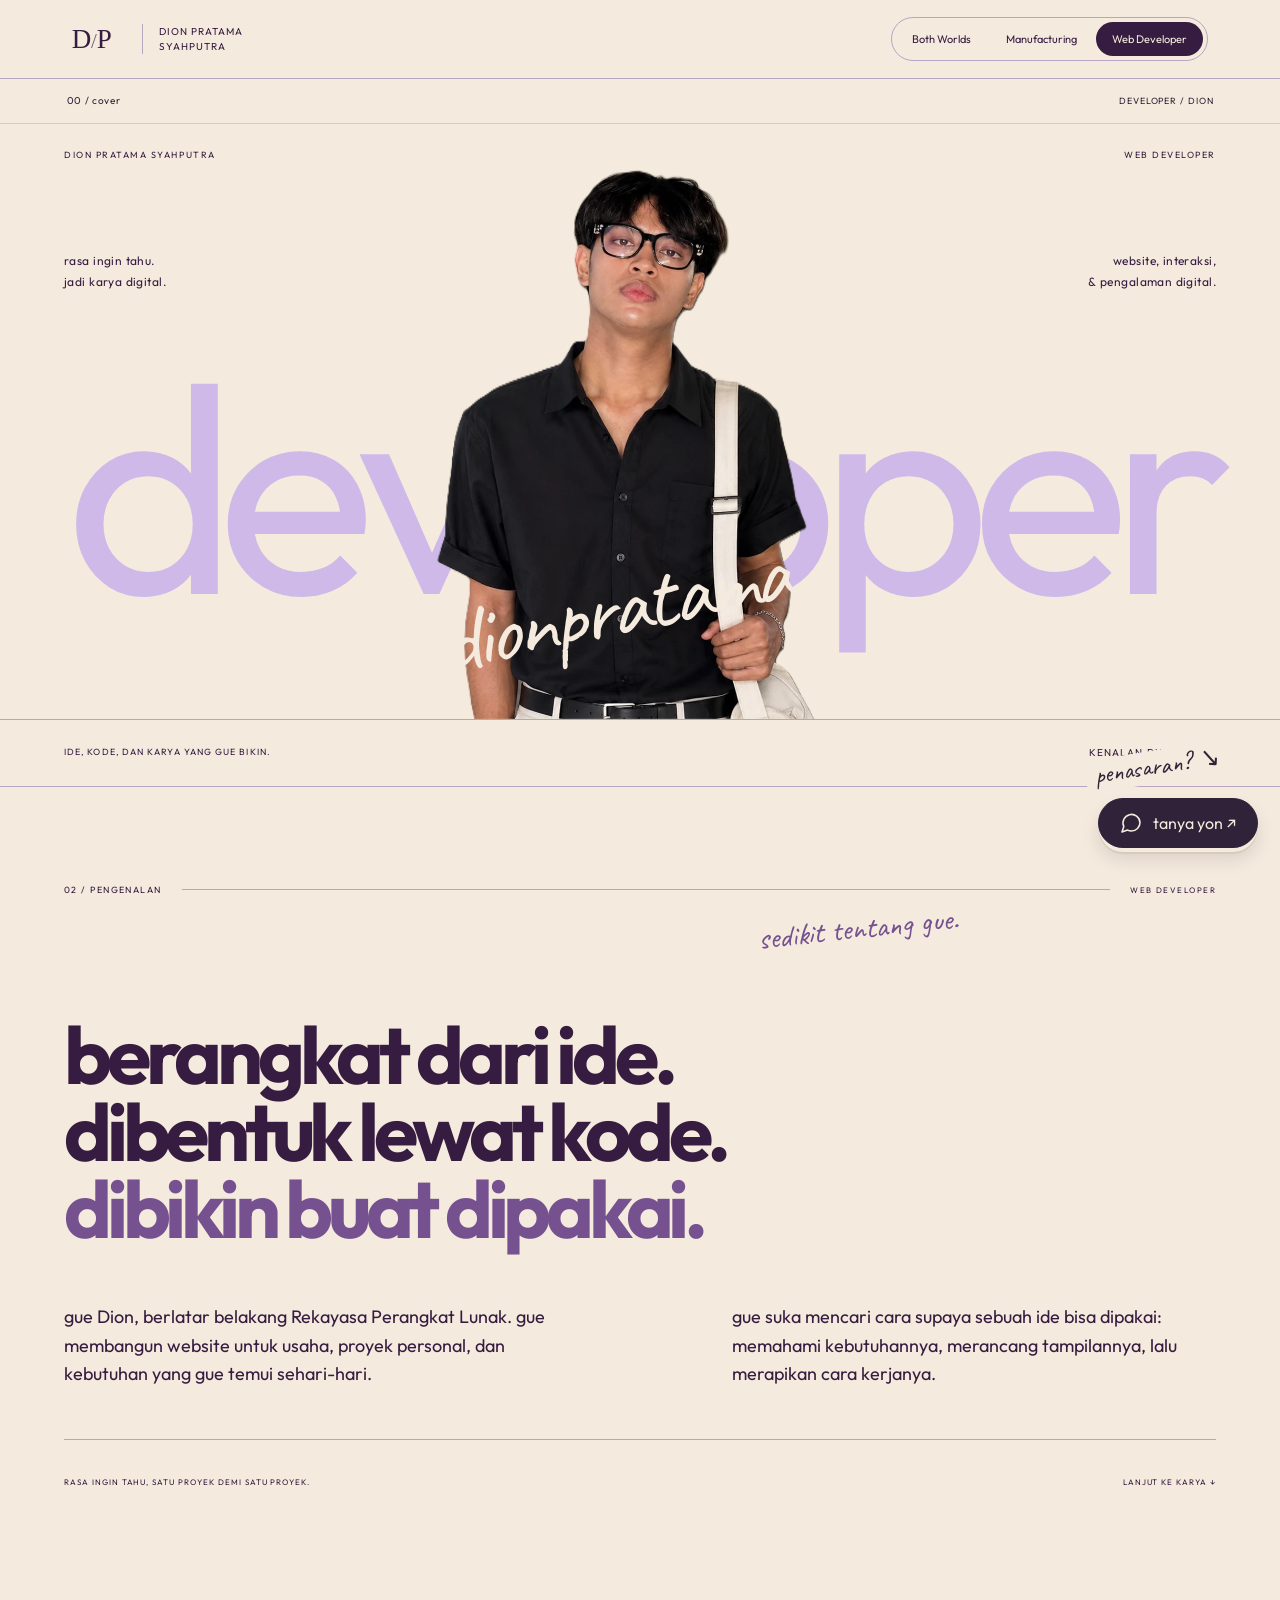
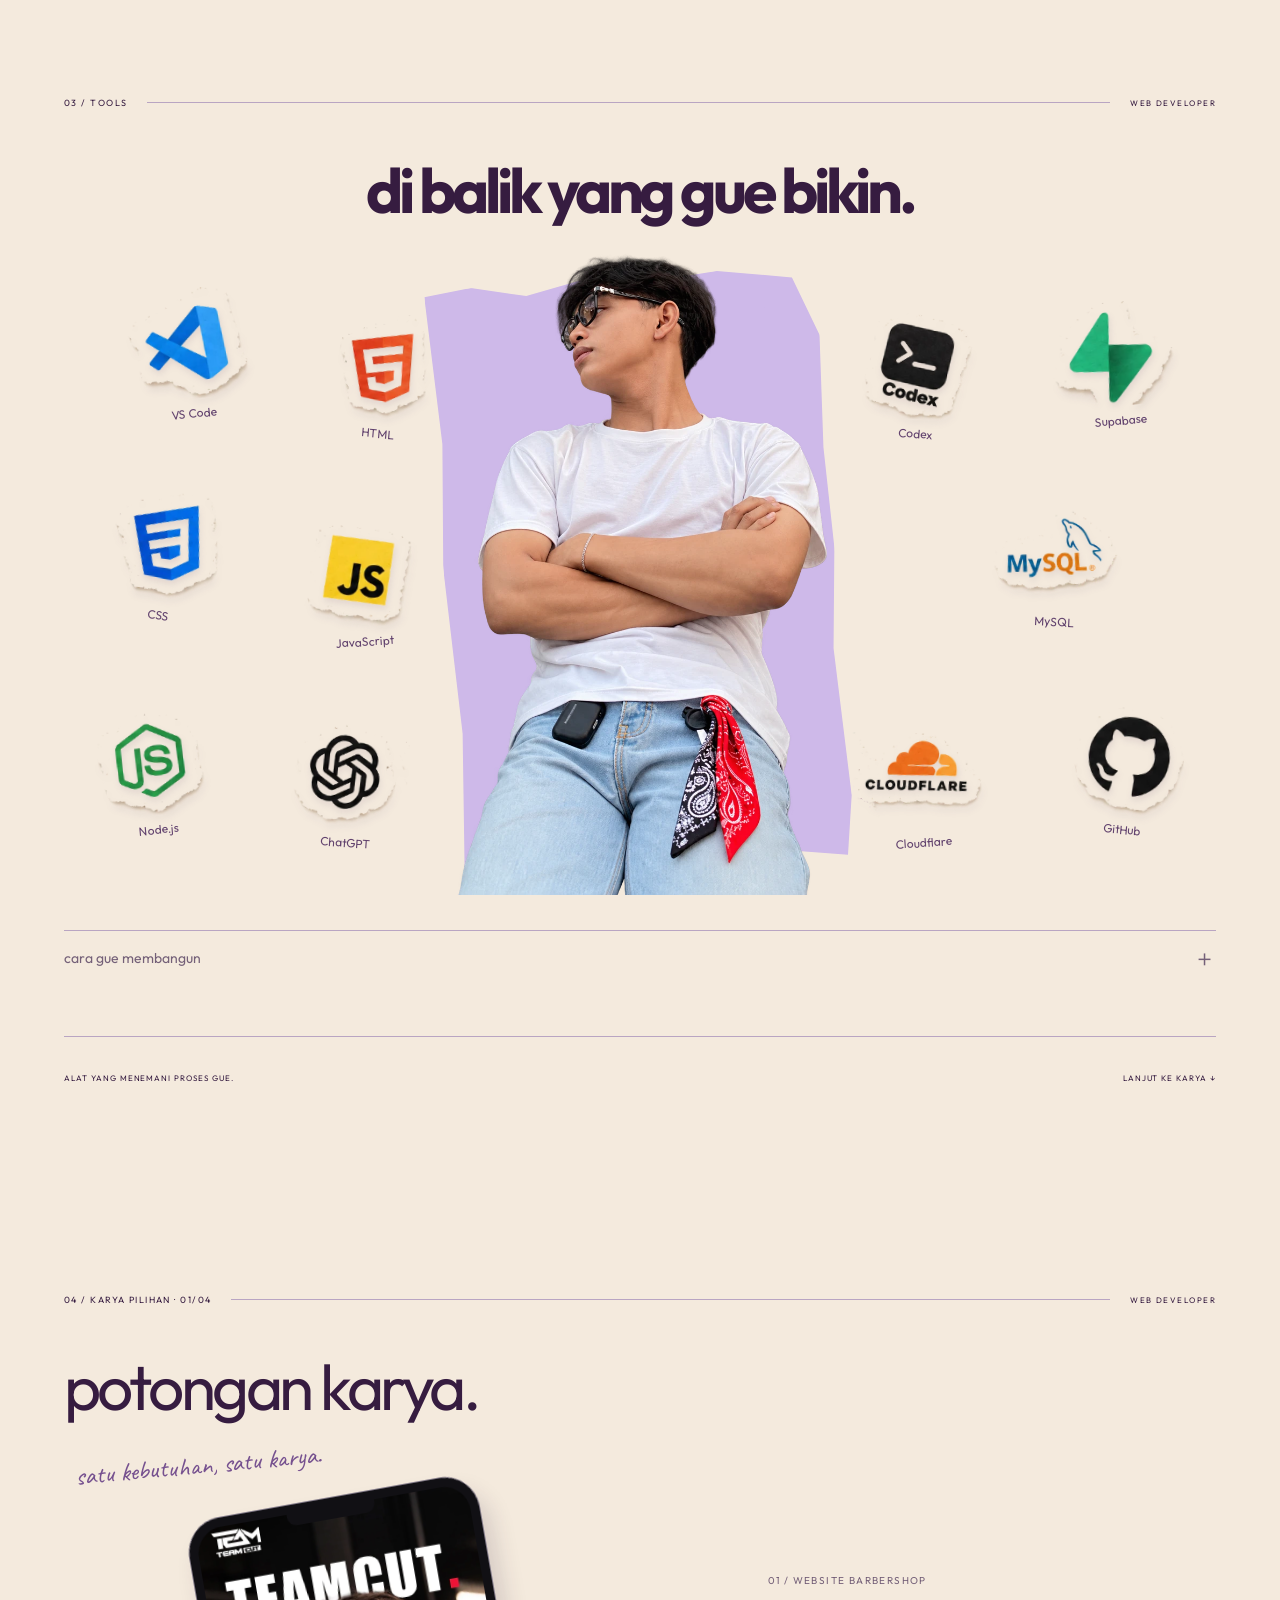
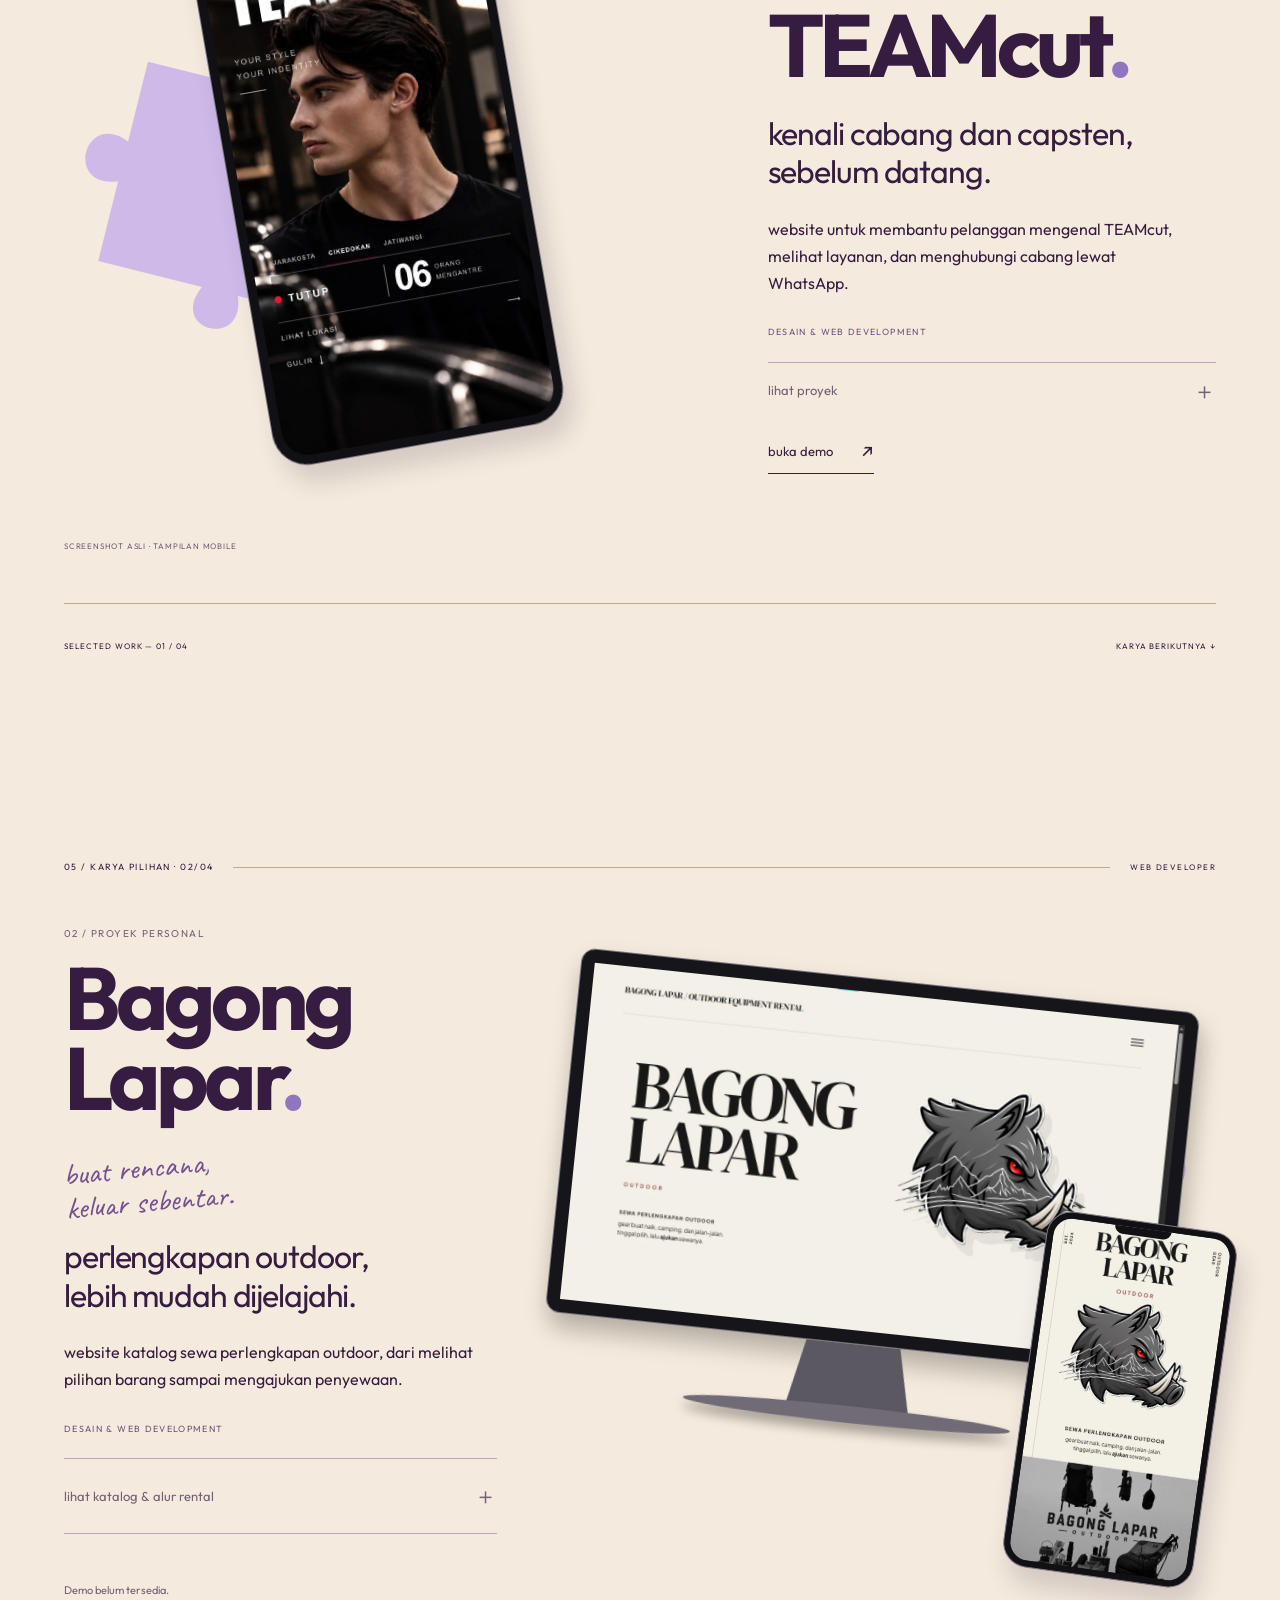
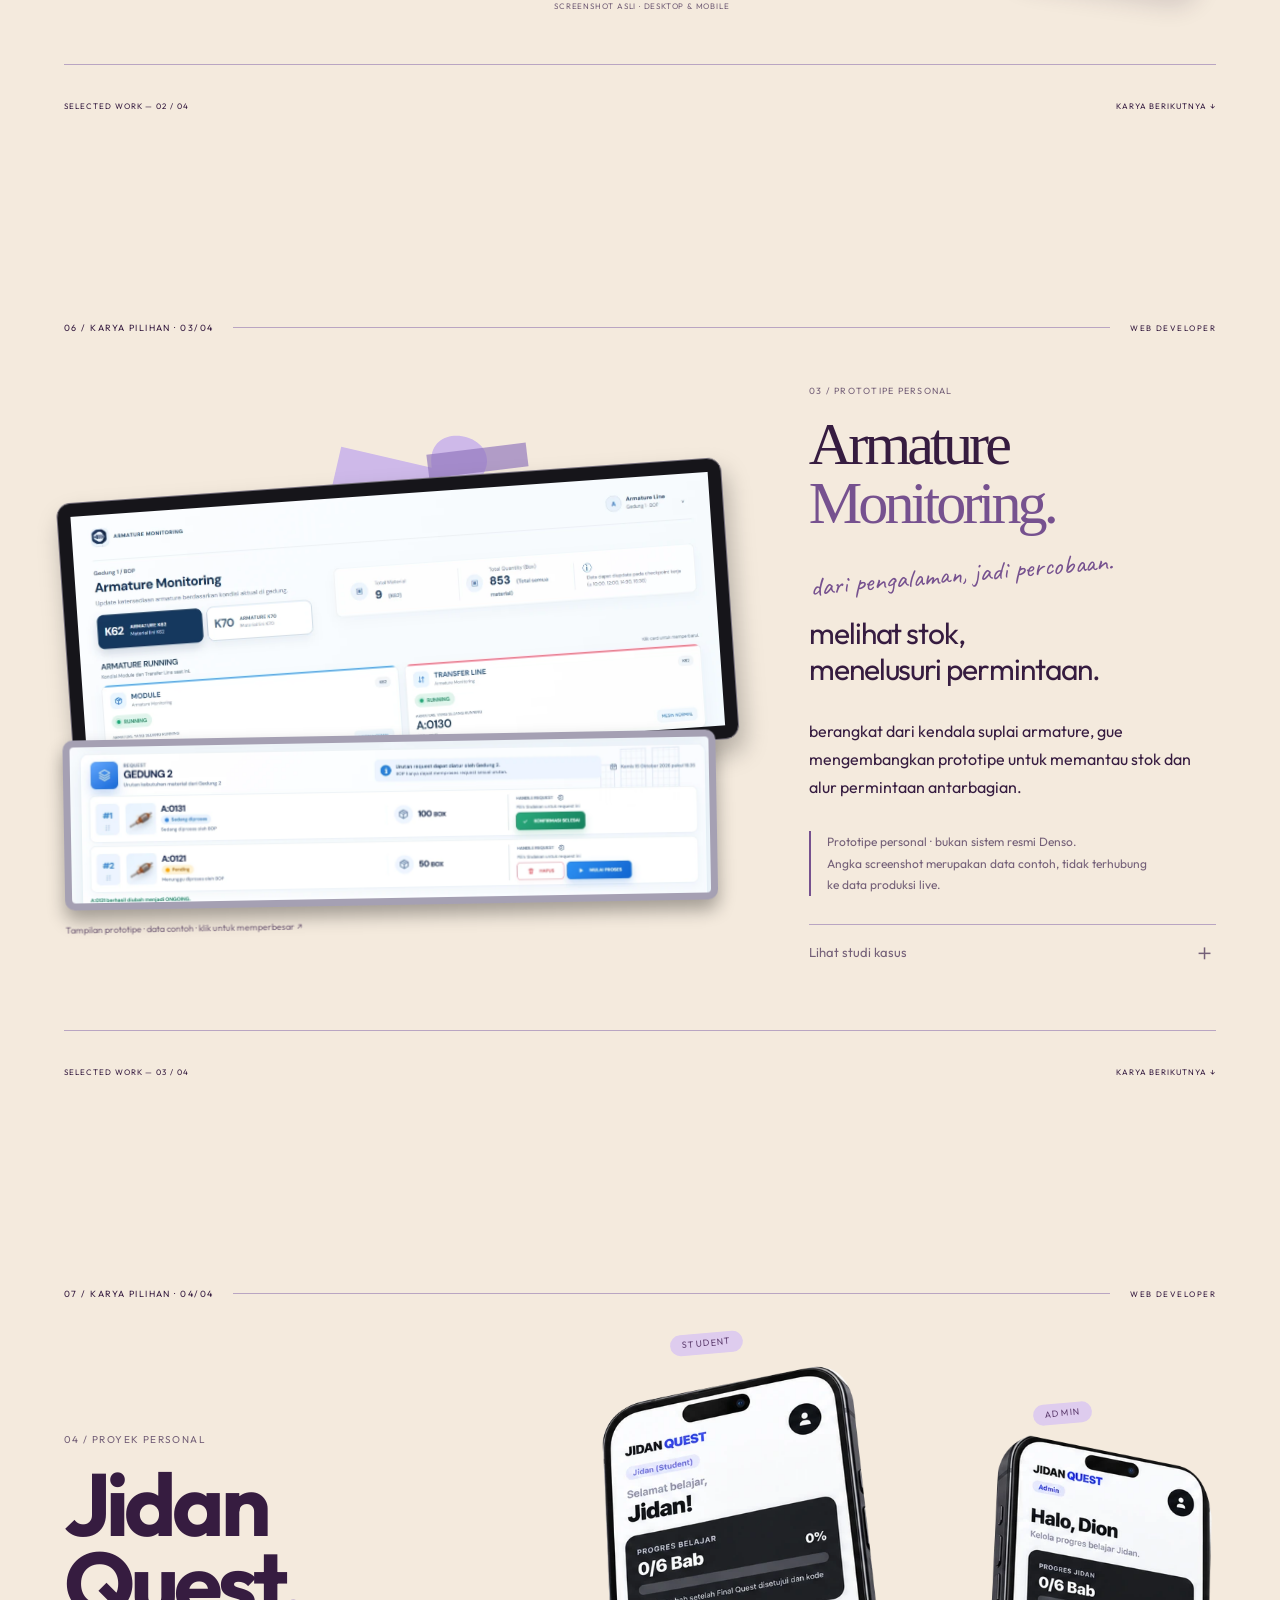
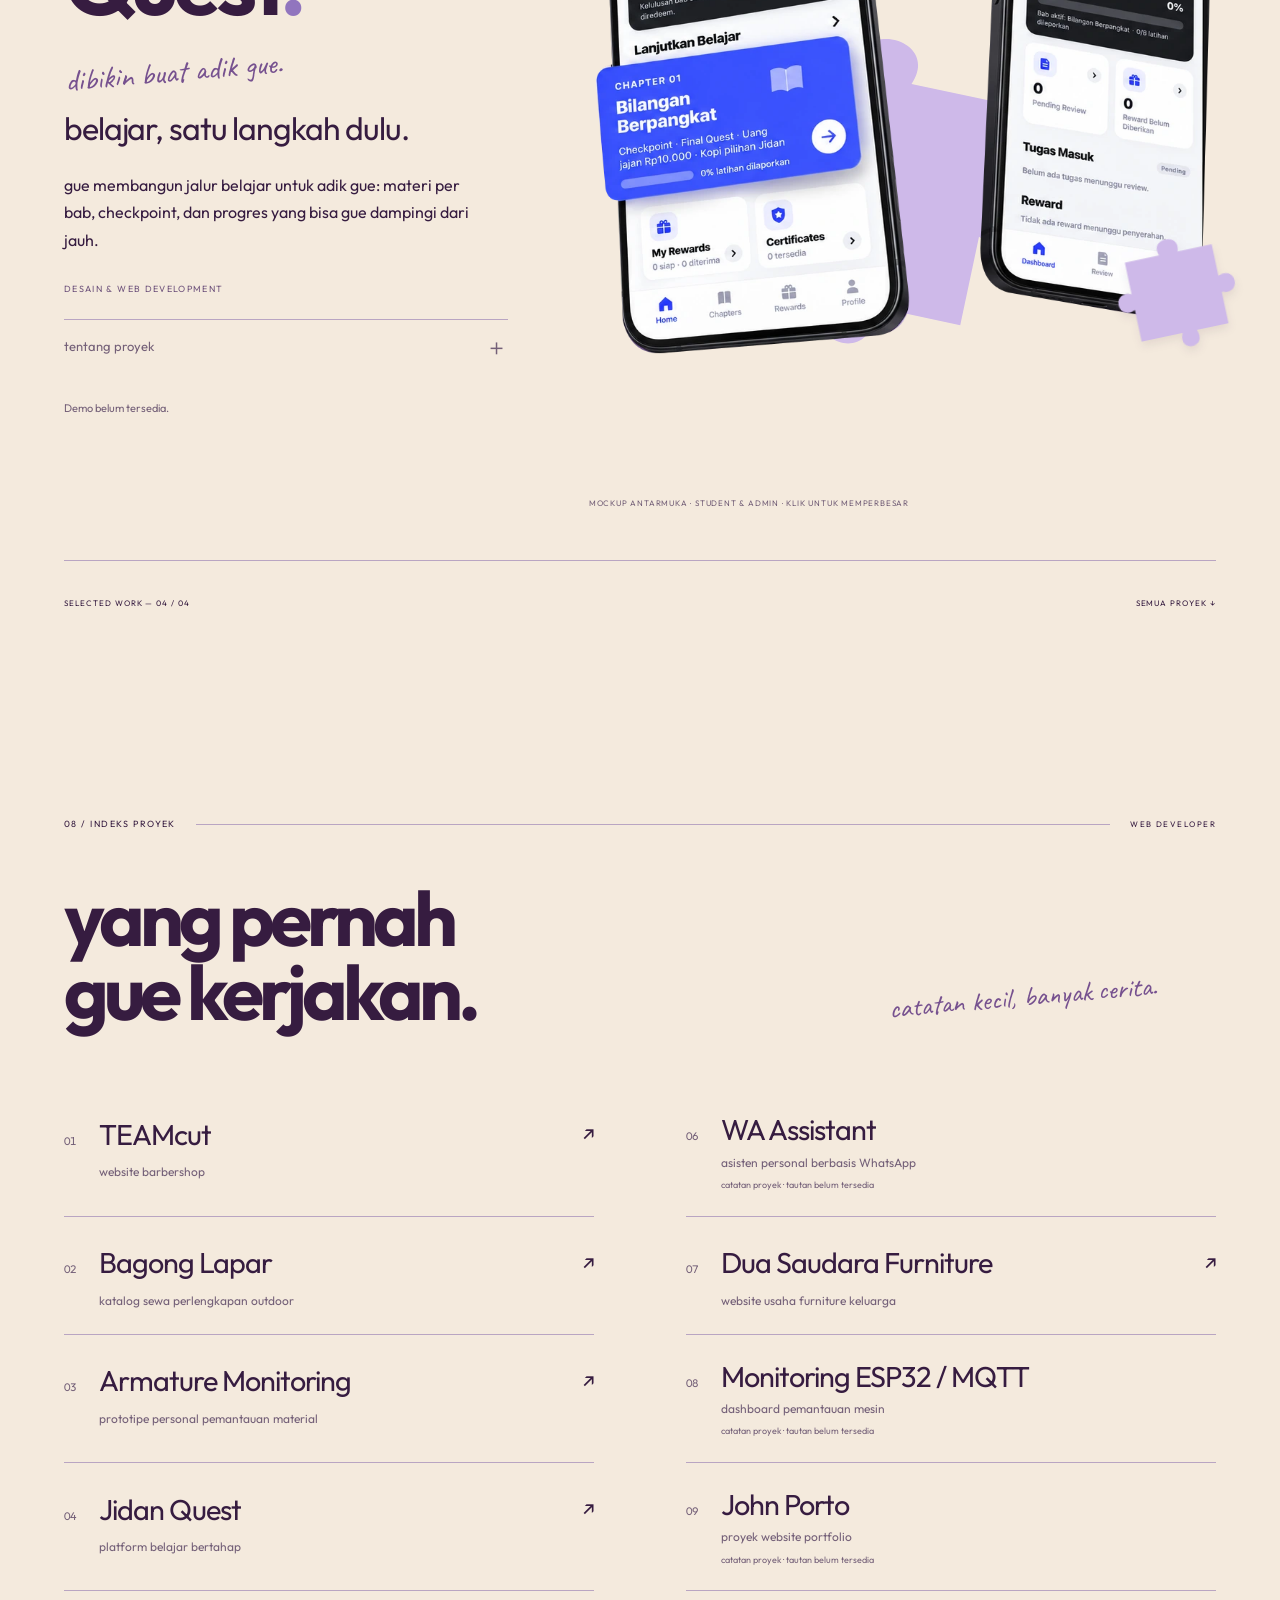
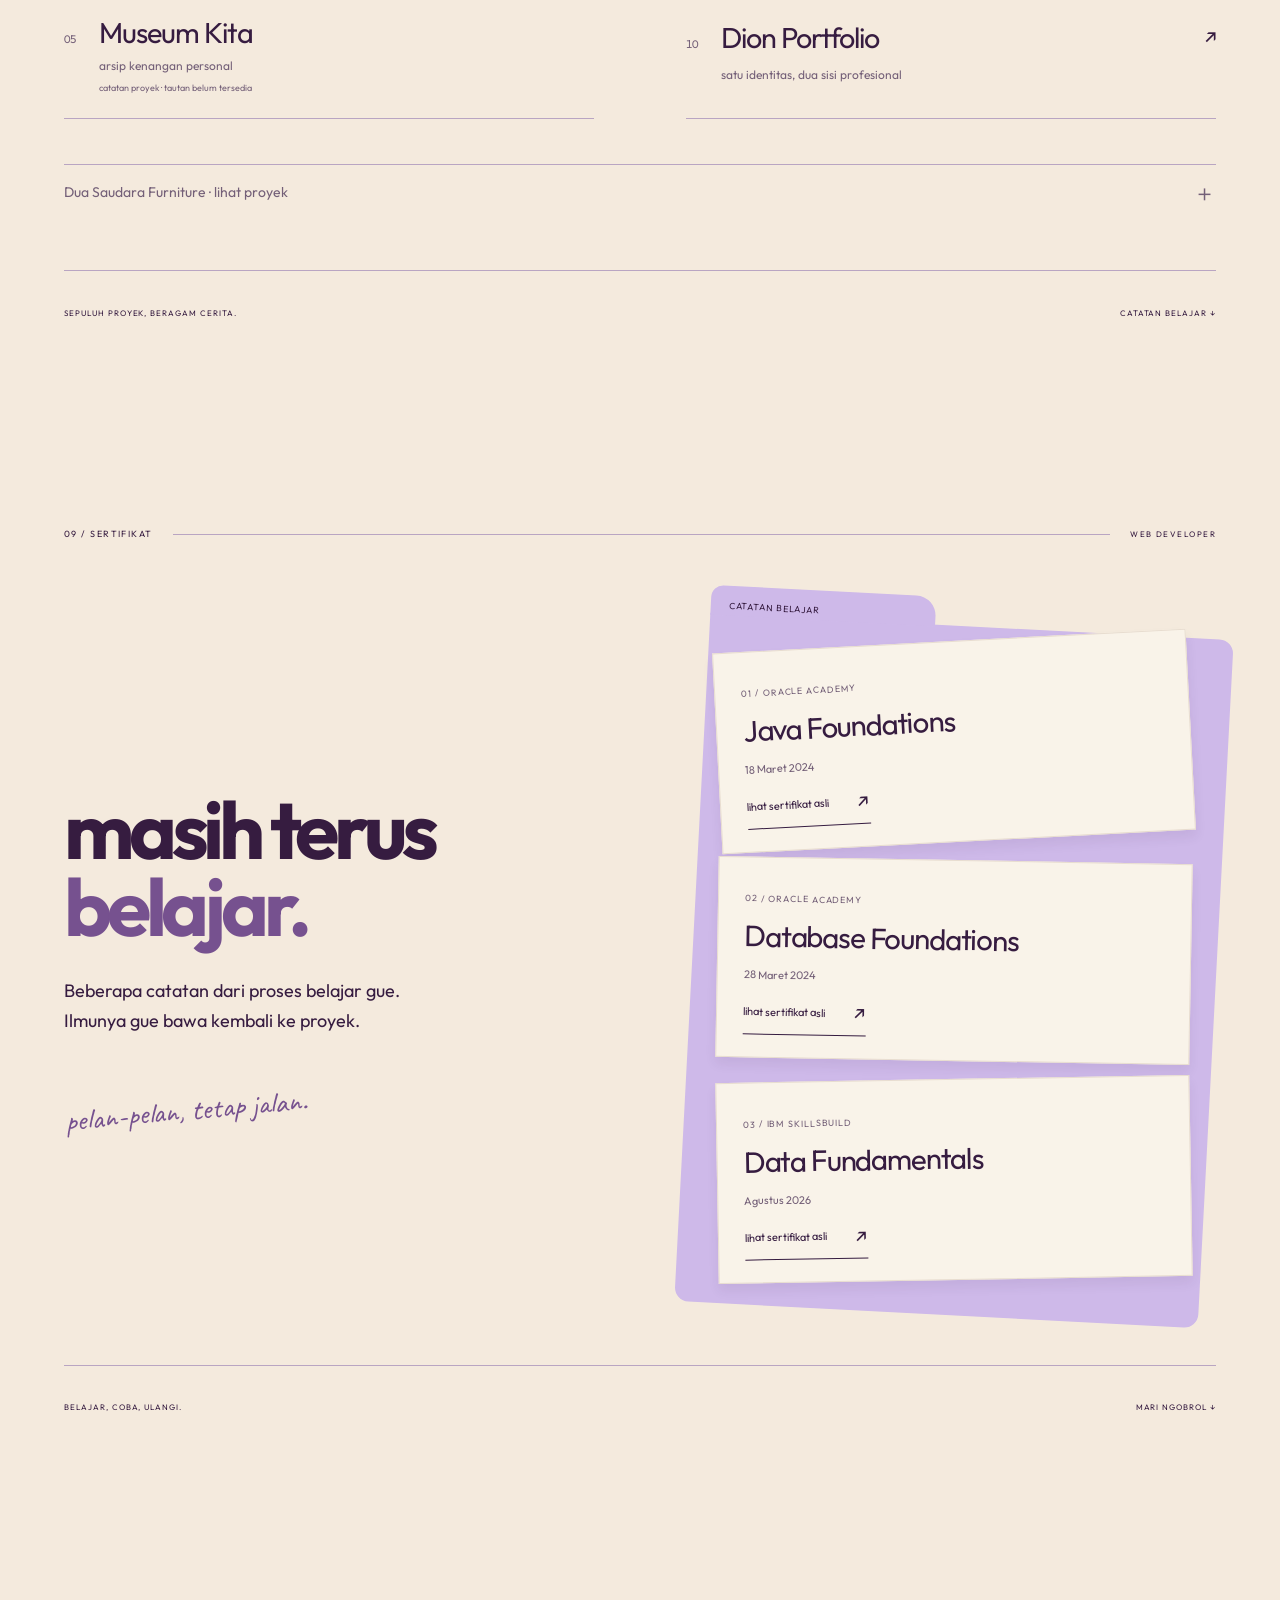
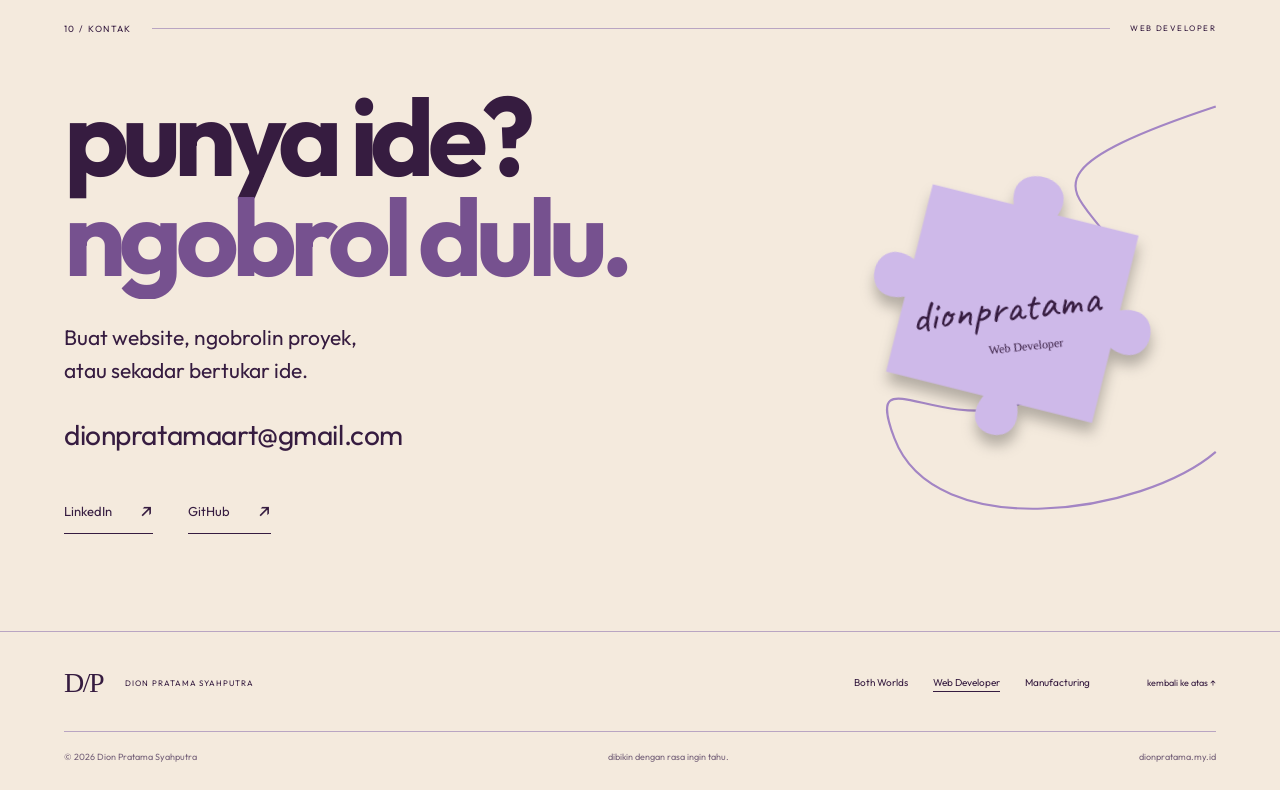
==== commit b39148ec: "Update portfolio" ====
--- a/developer/index.html
+++ b/developer/index.html
@@ -41,14 +41,6 @@
 <div class="reading-bar__inner">
 <a class="reading-bar__chapter" href="#hero" id="readerChapter">00 / cover</a>
 <span class="reading-bar__caption">Developer / Dion</span>
-<button class="reading-bar__sound" id="soundToggle" type="button" hidden aria-pressed="true" aria-label="SFX nyala. Matikan efek suara">
-<svg width="15" height="15" viewBox="0 0 24 24" fill="none" stroke="currentColor" stroke-width="1.5" aria-hidden="true">
-<path d="M4 9H8L13 5V19L8 15H4Z"/>
-<path d="M17 8Q22 12 17 16"/>
-</svg>
-<span>SFX <span id="soundState">nyala</span>
-</span>
-</button>
 </div>
 <span class="reading-bar__progress" aria-hidden="true">
 </span>
--- a/reading-bar.css
+++ b/reading-bar.css
@@ -5,12 +5,8 @@
 .reading-bar__chapter{display:flex;align-items:center;min-height:44px;min-width:0;max-width:55%;overflow-wrap:anywhere;color:inherit!important;text-decoration:none;font-size:10px;letter-spacing:.07em}
 .reading-bar__chapter:hover{text-decoration:underline;text-underline-offset:4px}
 .reading-bar__caption{margin-left:auto;font-size:9px;letter-spacing:.1em;text-transform:uppercase;white-space:nowrap}
-.reading-bar__sound{display:flex;align-items:center;justify-content:center;gap:8px;min-height:44px;min-width:90px;flex:none;padding:0 0 0 20px;background:none;border:0;border-left:1px solid var(--reader-line);color:inherit;font:inherit;cursor:pointer;touch-action:manipulation}
-.reading-bar__sound svg{flex:none;display:block;width:15px;height:15px}
-.reading-bar__sound[aria-pressed="true"]{font-weight:600}
-.reading-bar__sound:disabled{cursor:default;opacity:.7}
 .reading-bar :focus-visible{outline:2px solid currentColor;outline-offset:-4px;border-radius:3px}
 .reading-bar__progress{position:absolute;left:0;bottom:-1px;width:100%;height:2px;background:var(--reader-accent);transform-origin:left;transform:scaleX(0);pointer-events:none}
 body:has(.reading-bar) :is(main section[id],main article[id],main details[id]){scroll-margin-top:56px}
-@media(max-width:600px){.reading-bar__inner{gap:12px}.reading-bar__caption{display:none}.reading-bar__sound{margin-left:auto;padding-left:12px;min-width:86px}.reading-bar__chapter{font-size:9px;max-width:calc(100% - 100px)}}
+@media(max-width:600px){.reading-bar__inner{gap:12px}.reading-bar__caption{display:none}.reading-bar__chapter{font-size:9px;max-width:100%}}
 @media(prefers-reduced-motion:reduce){.reading-bar{transition:none}}
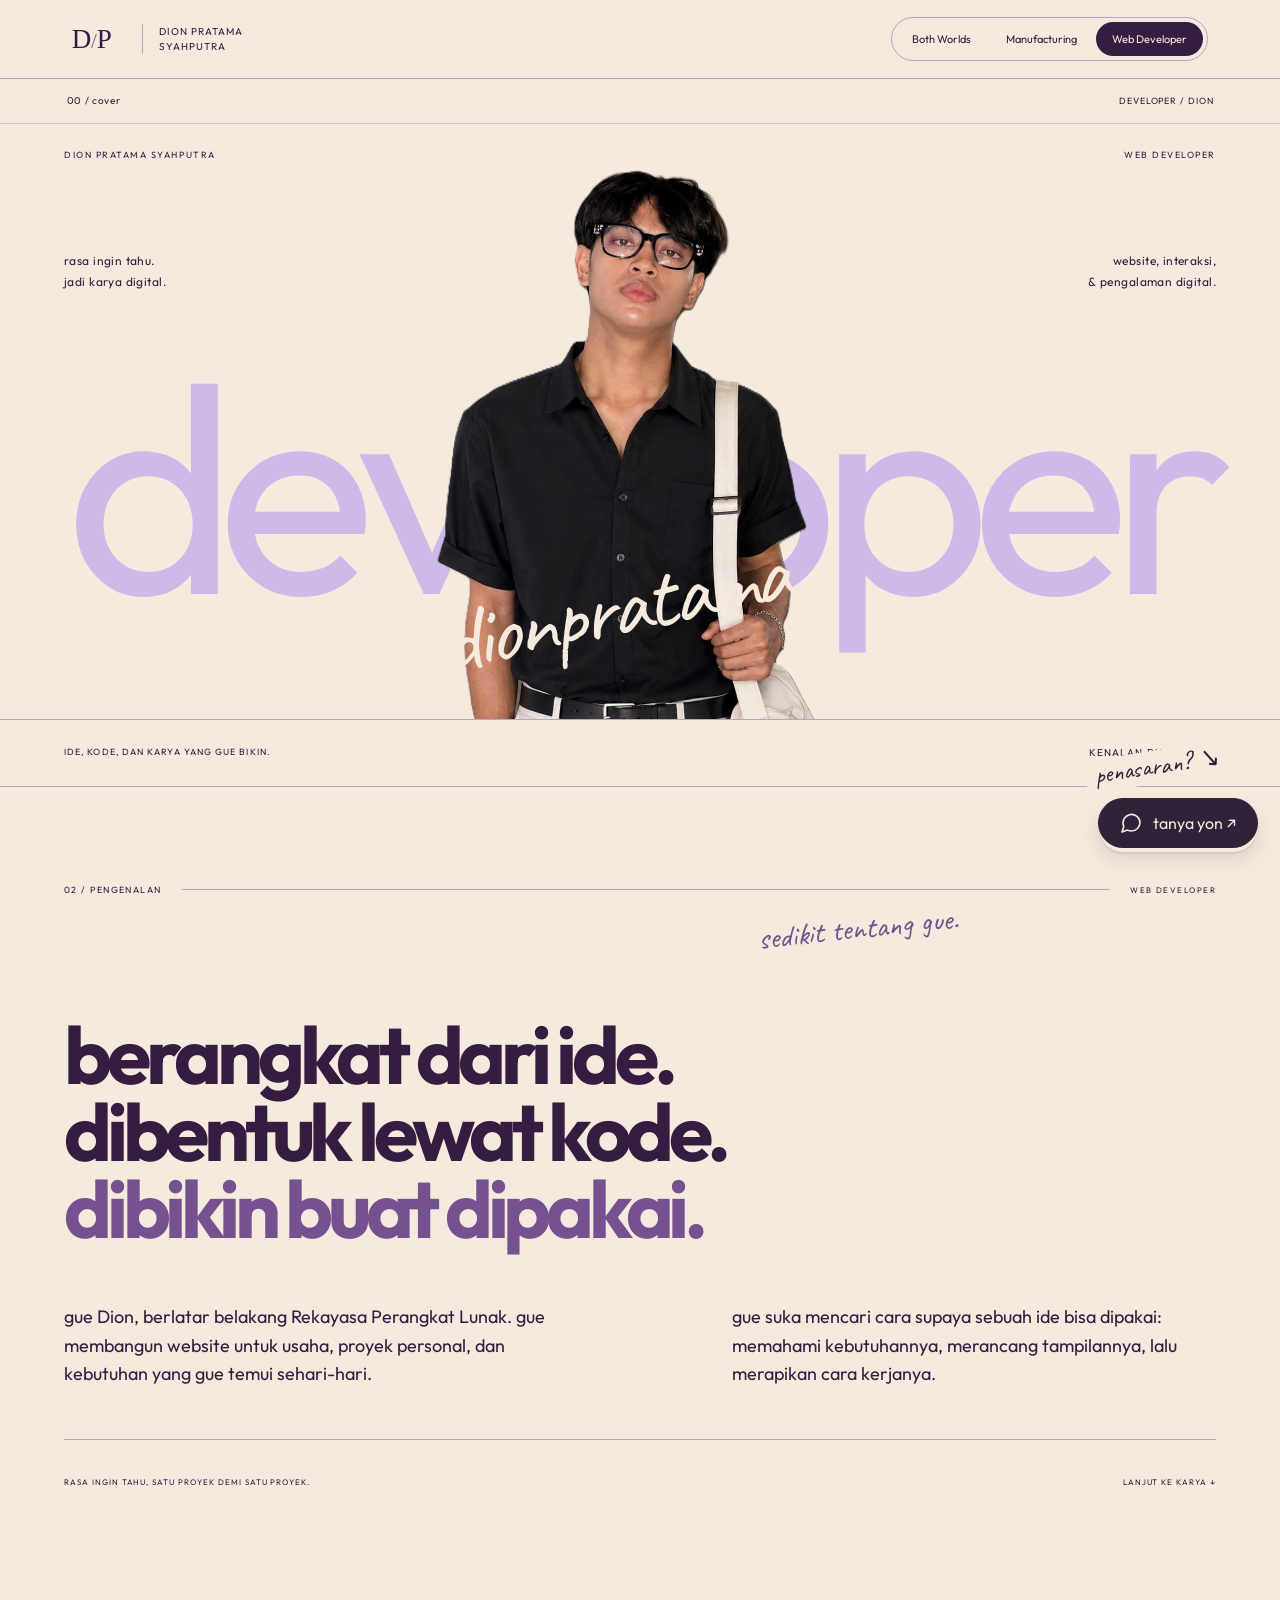
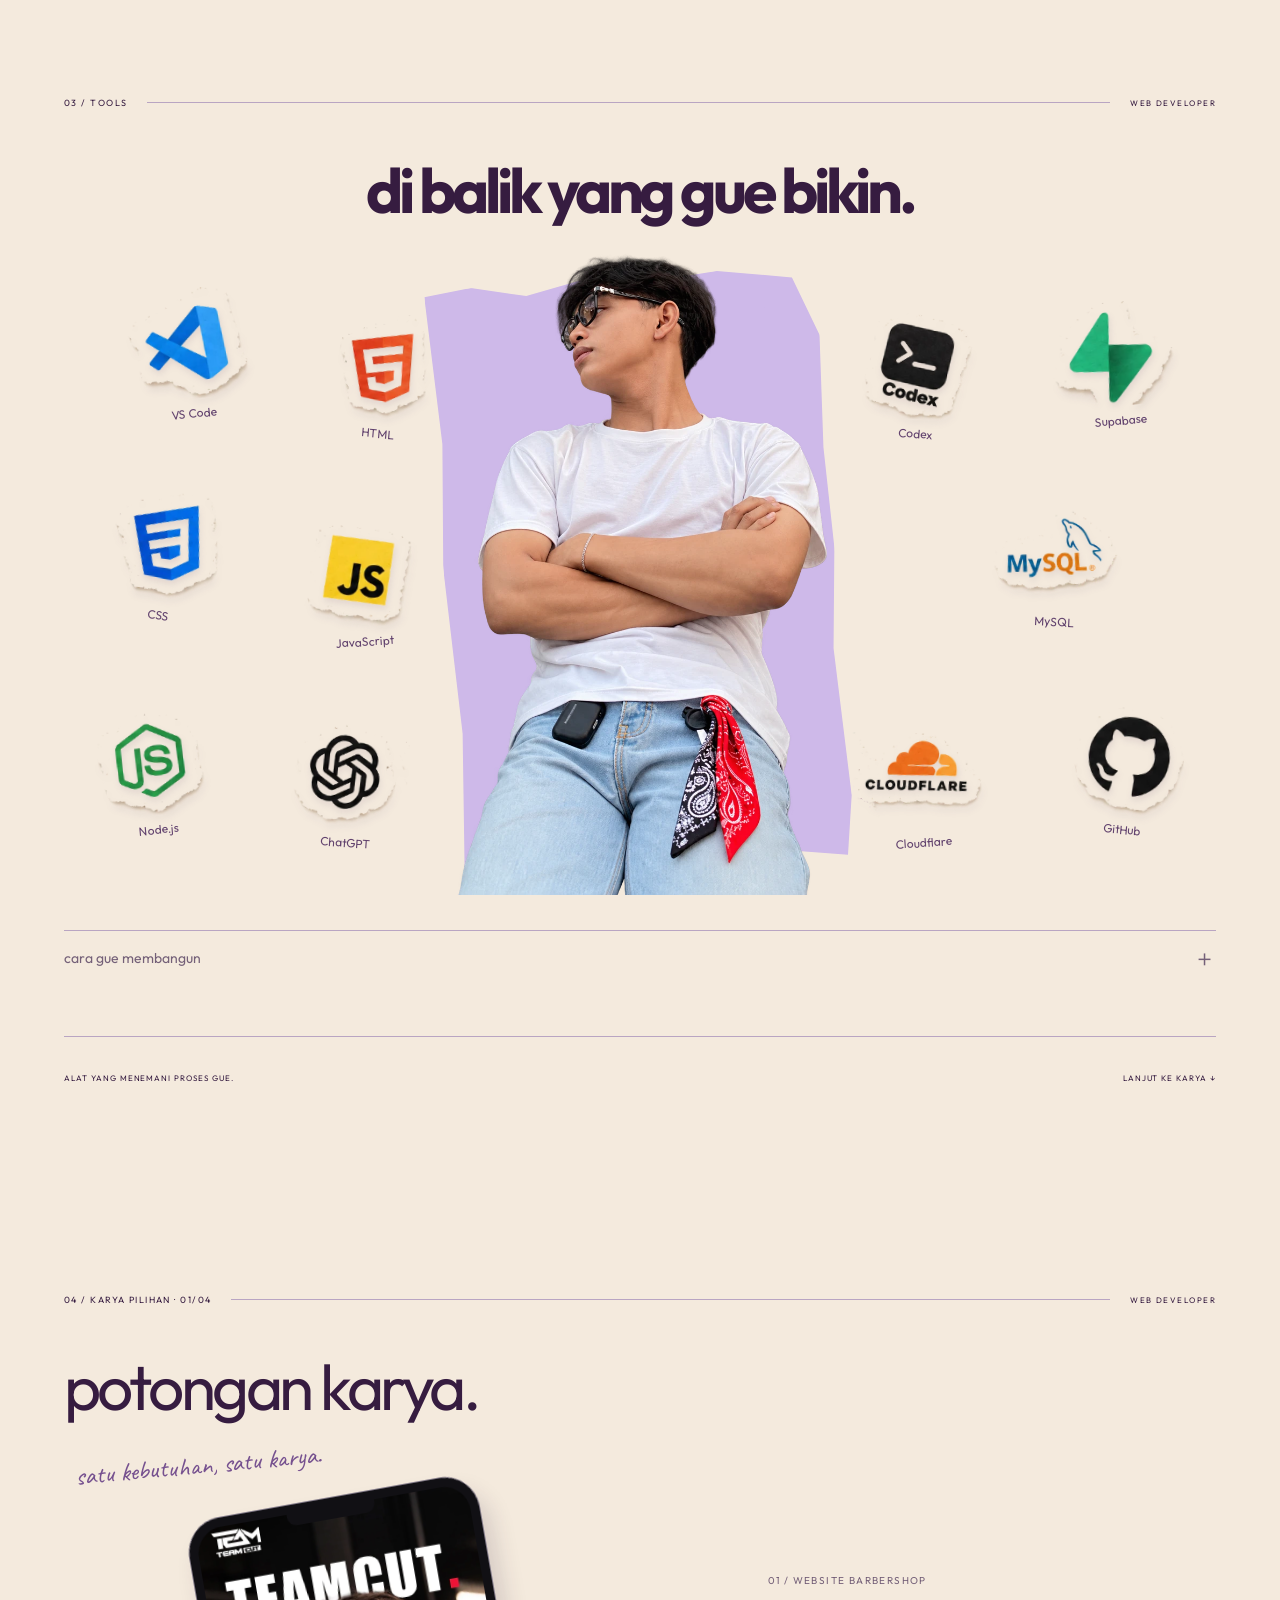
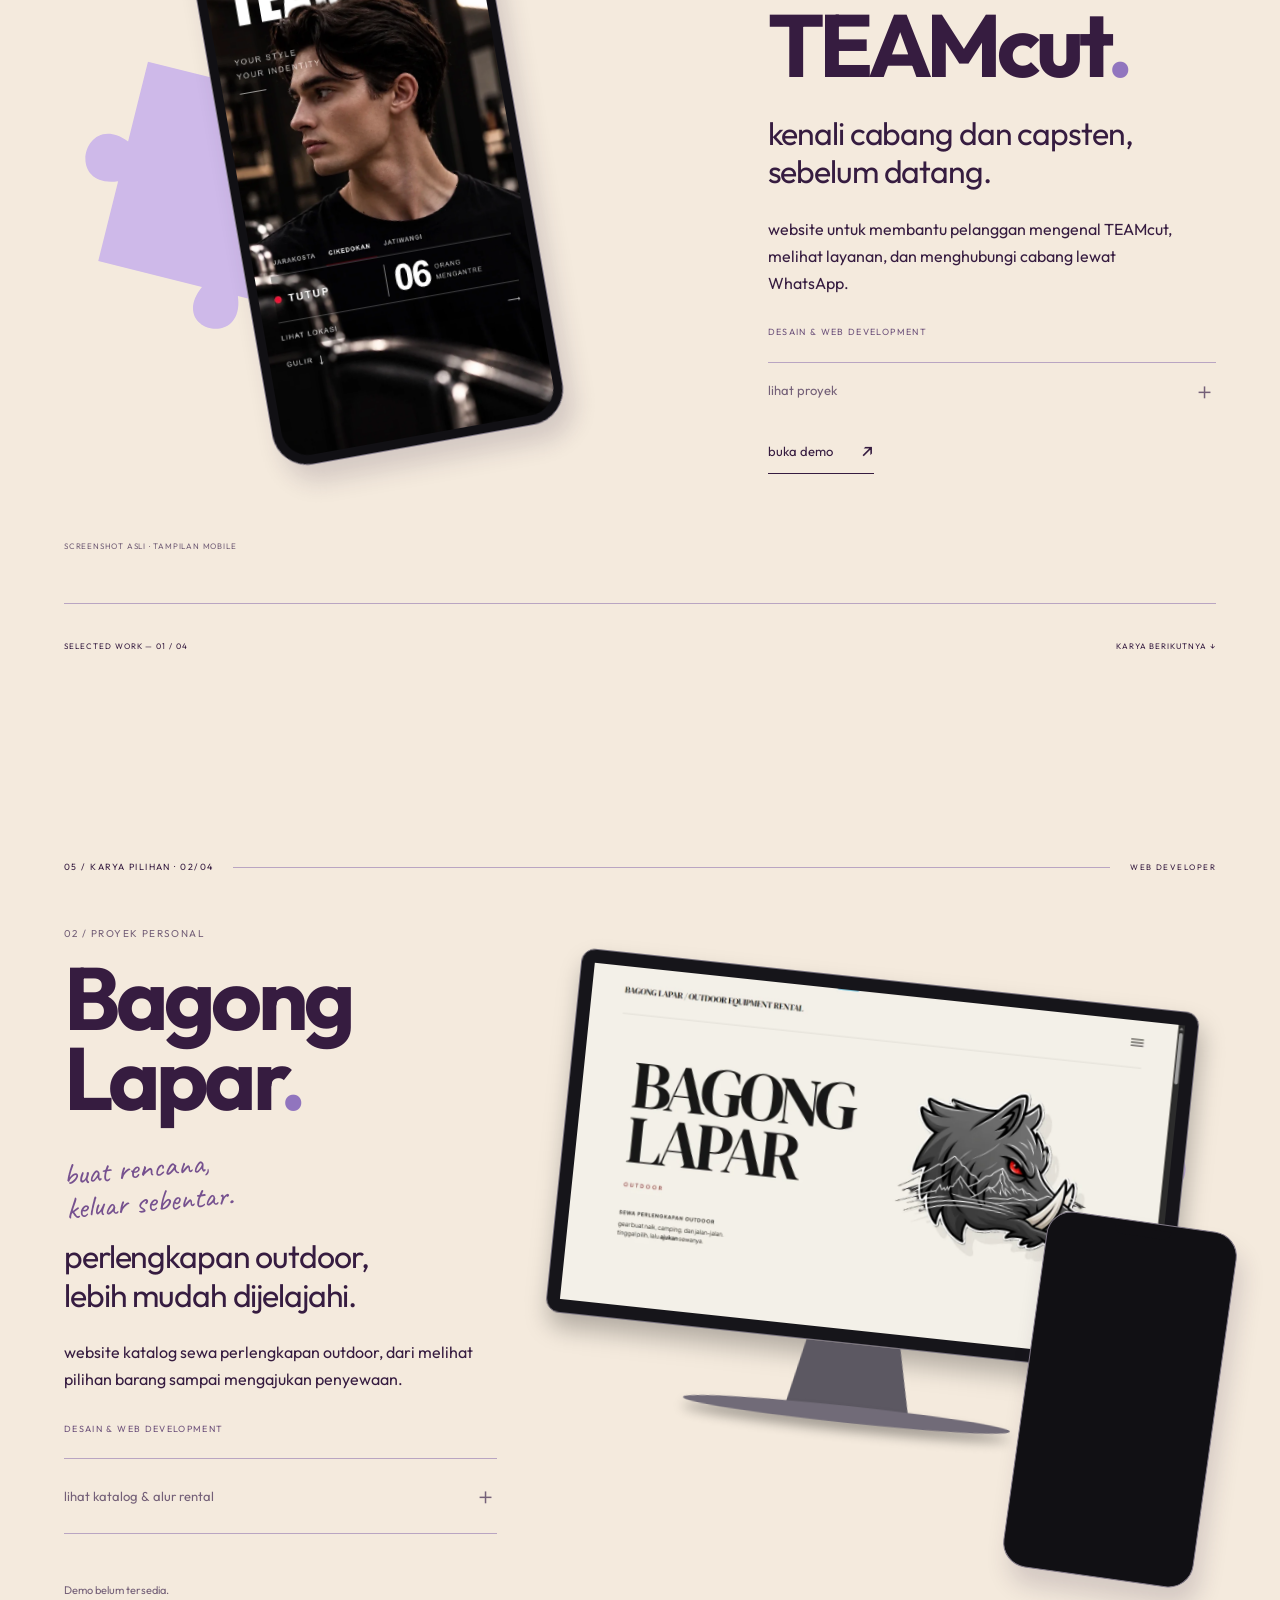
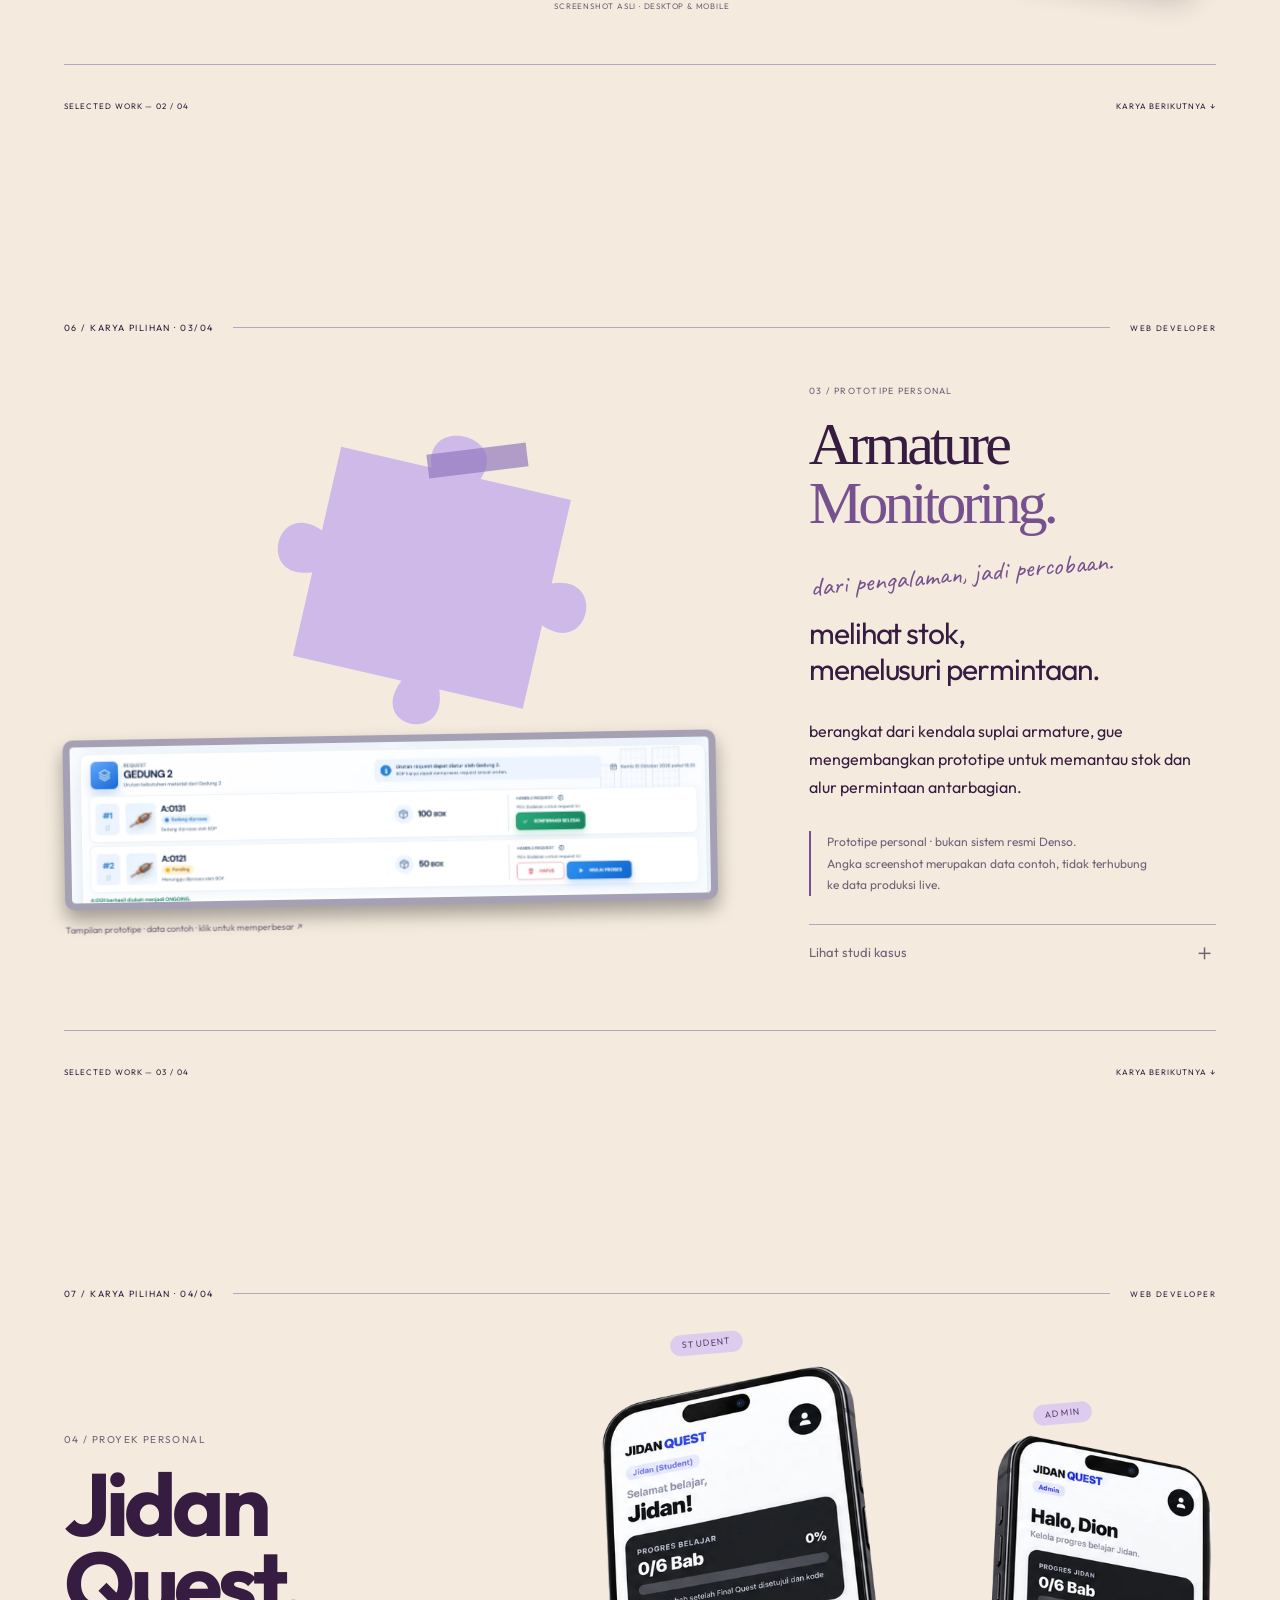
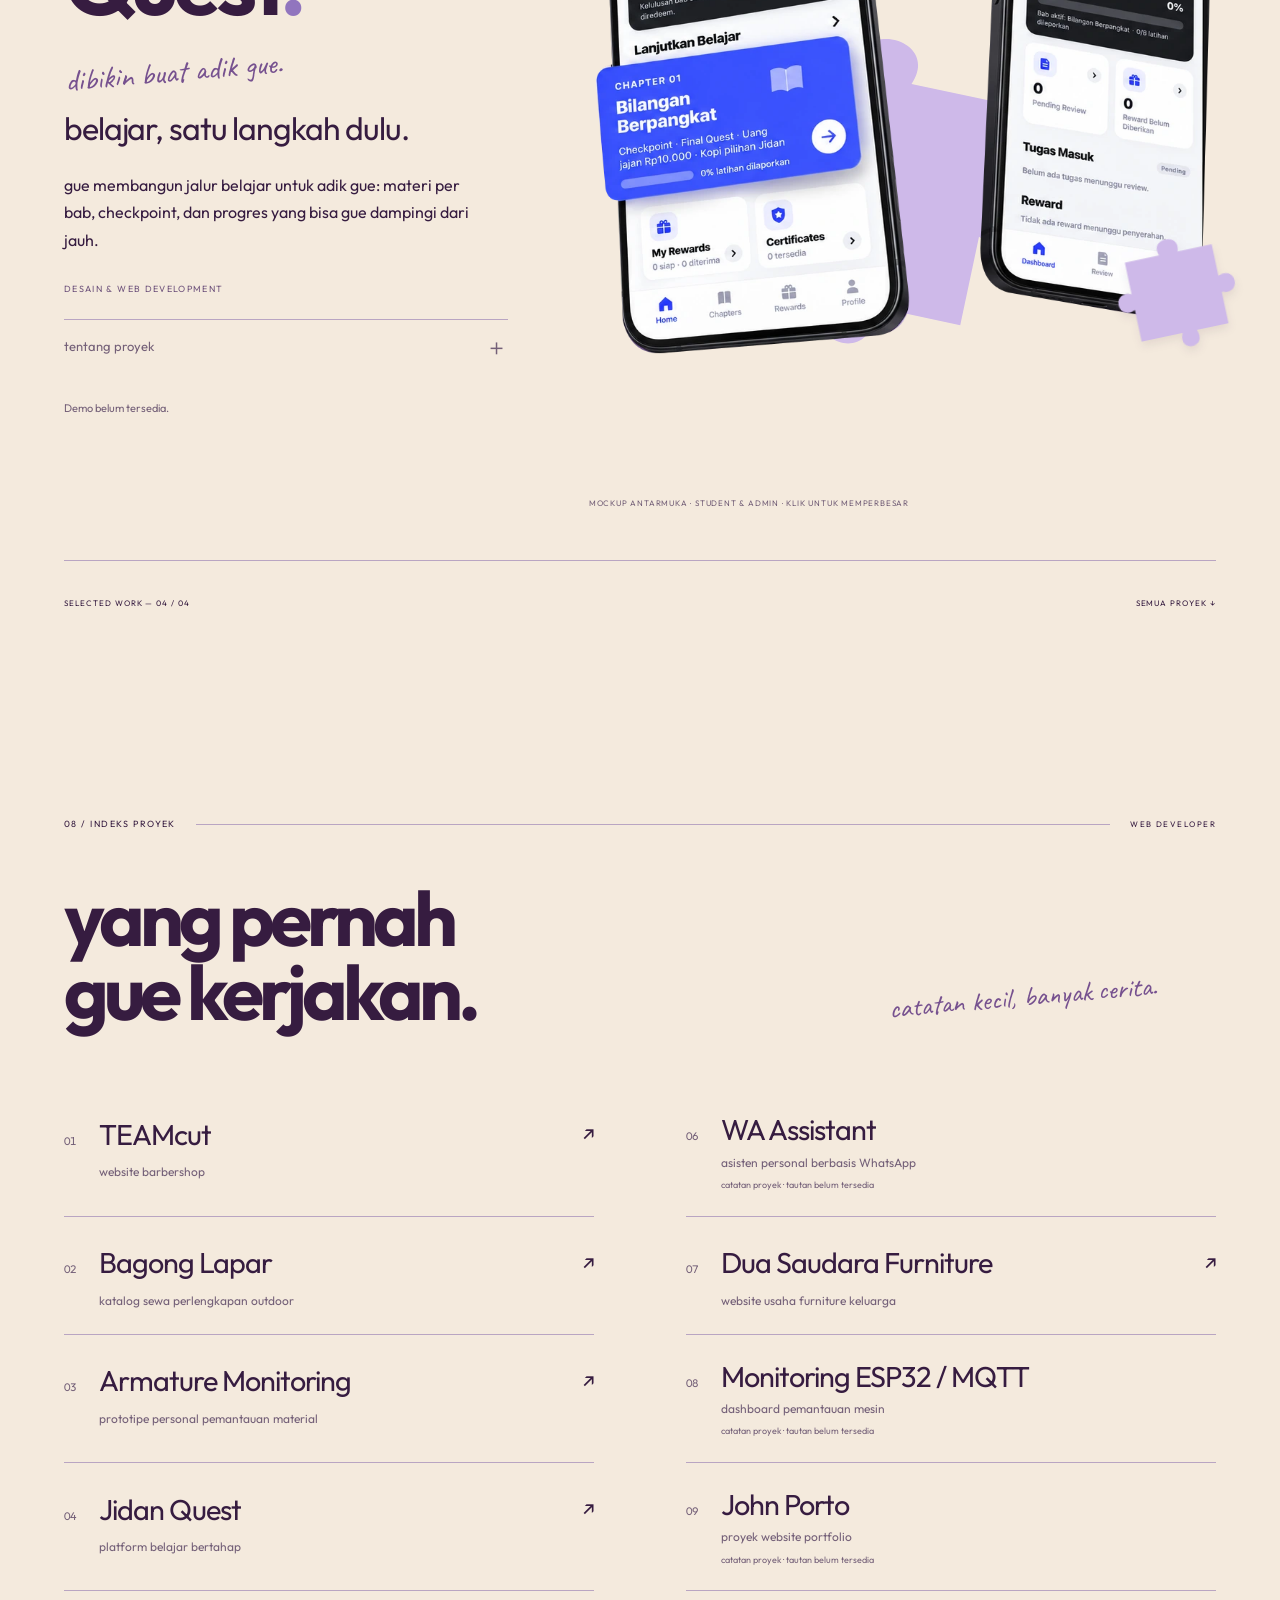
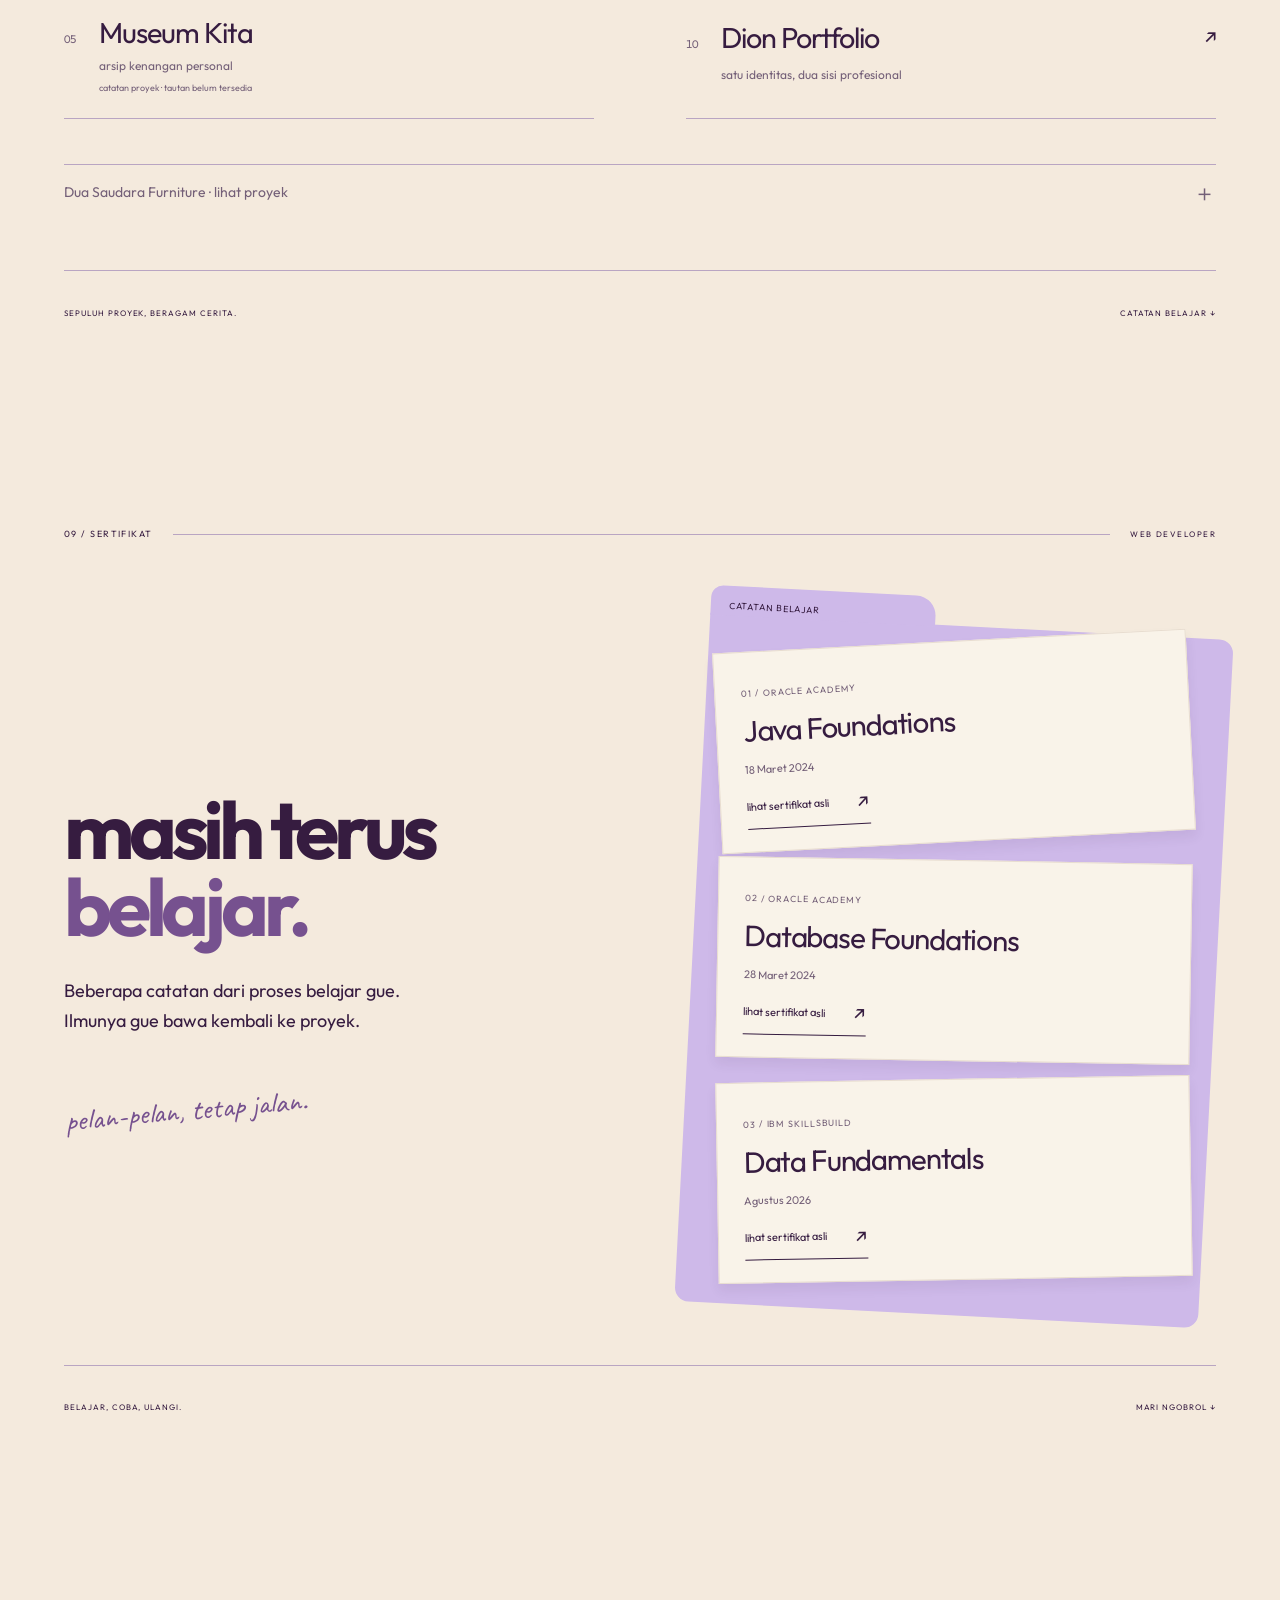
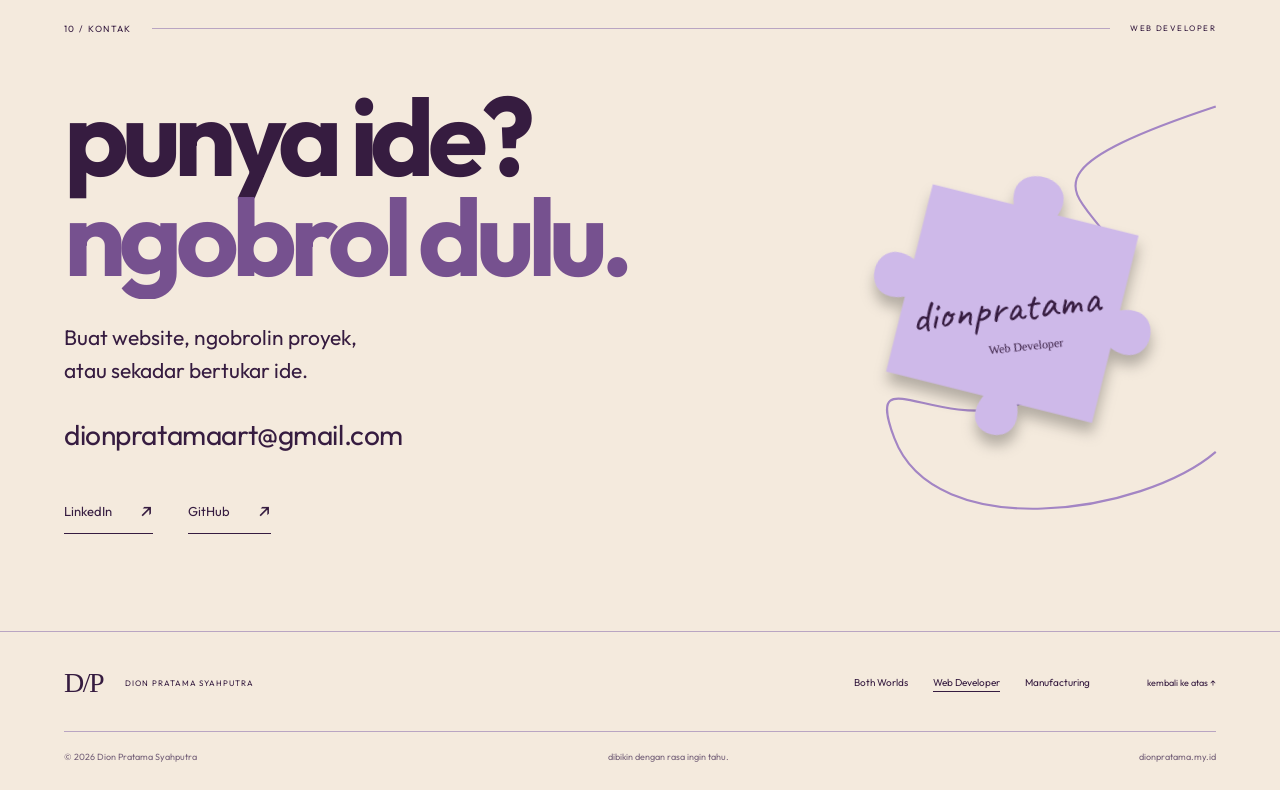
==== commit 6c47d50a: "Update portfolio" ====
--- a/developer/index.html
+++ b/developer/index.html
@@ -6,22 +6,22 @@
 <meta name="theme-color" content="#F4EADD">
 <meta name="description" content="Ide, kode dan karya digital Dion Pratama Syahputra. Empat showcase, tools, indeks proyek, dan catatan belajar.">
 <title>Web Developer — Dion Pratama Syahputra</title>
-<script src="/perspectives.js">
+<script src="/perspectives.js?v=fc2d5c4777">
 </script>
 <link rel="icon" href="/assets/favicon.svg" type="image/svg+xml">
-<link rel="stylesheet" href="/perspectives.css">
-<link rel="stylesheet" href="/reading-bar.css">
-<script src="/reading-bar.js" defer>
+<link rel="stylesheet" href="/perspectives.css?v=10f628e9d6">
+<link rel="stylesheet" href="/reading-bar.css?v=16471d795d">
+<script src="/reading-bar.js?v=37162015ae" defer>
 </script>
-<link rel="stylesheet" href="/assistant.css">
+<link rel="stylesheet" href="/assistant.css?v=dd69f18e50">
 <link rel="preload" as="font" type="font/ttf" href="/assets/mode-scenes/fonts/Outfit-Regular.ttf" crossorigin>
 <link rel="preload" as="image" href="/assets/mode-scenes/hero.webp" fetchpriority="high">
-<link rel="stylesheet" href="/mode-scenes.css">
-<script src="/mode-scenes.js" defer>
+<link rel="stylesheet" href="/mode-scenes.css?v=35db37f5f4">
+<script src="/mode-scenes.js?v=1c3324893e" defer>
 </script>
-<script src="/script.js" defer>
+<script src="/script.js?v=c7541ae738" defer>
 </script>
-<script src="/assistant.js" defer>
+<script src="/assistant.js?v=b9419574a3" defer>
 </script>
 </head>
 <body class="theme-developer mode-story">
--- a/mode-scenes.css
+++ b/mode-scenes.css
@@ -6,6 +6,7 @@
 .theme-manufacturing.mode-story{--mode-paper:#25232B;--mode-ink:#F4EADD;--mode-muted:#c9c1cf;--mode-line:#70617e;color-scheme:dark}
 .theme-developer.mode-story{color-scheme:light;--mode-purple:#76518f;--muted:#746078}
 .mode-story .site-header{background:var(--mode-paper);border-color:var(--mode-line)}
+.mode-story #main{overflow-x:clip}
 .mode-story .header-inner{min-height:78px}
 .mode-story .brand{font-family:Georgia,serif}
 .mode-story .perspective-nav a{font-size:11px}
